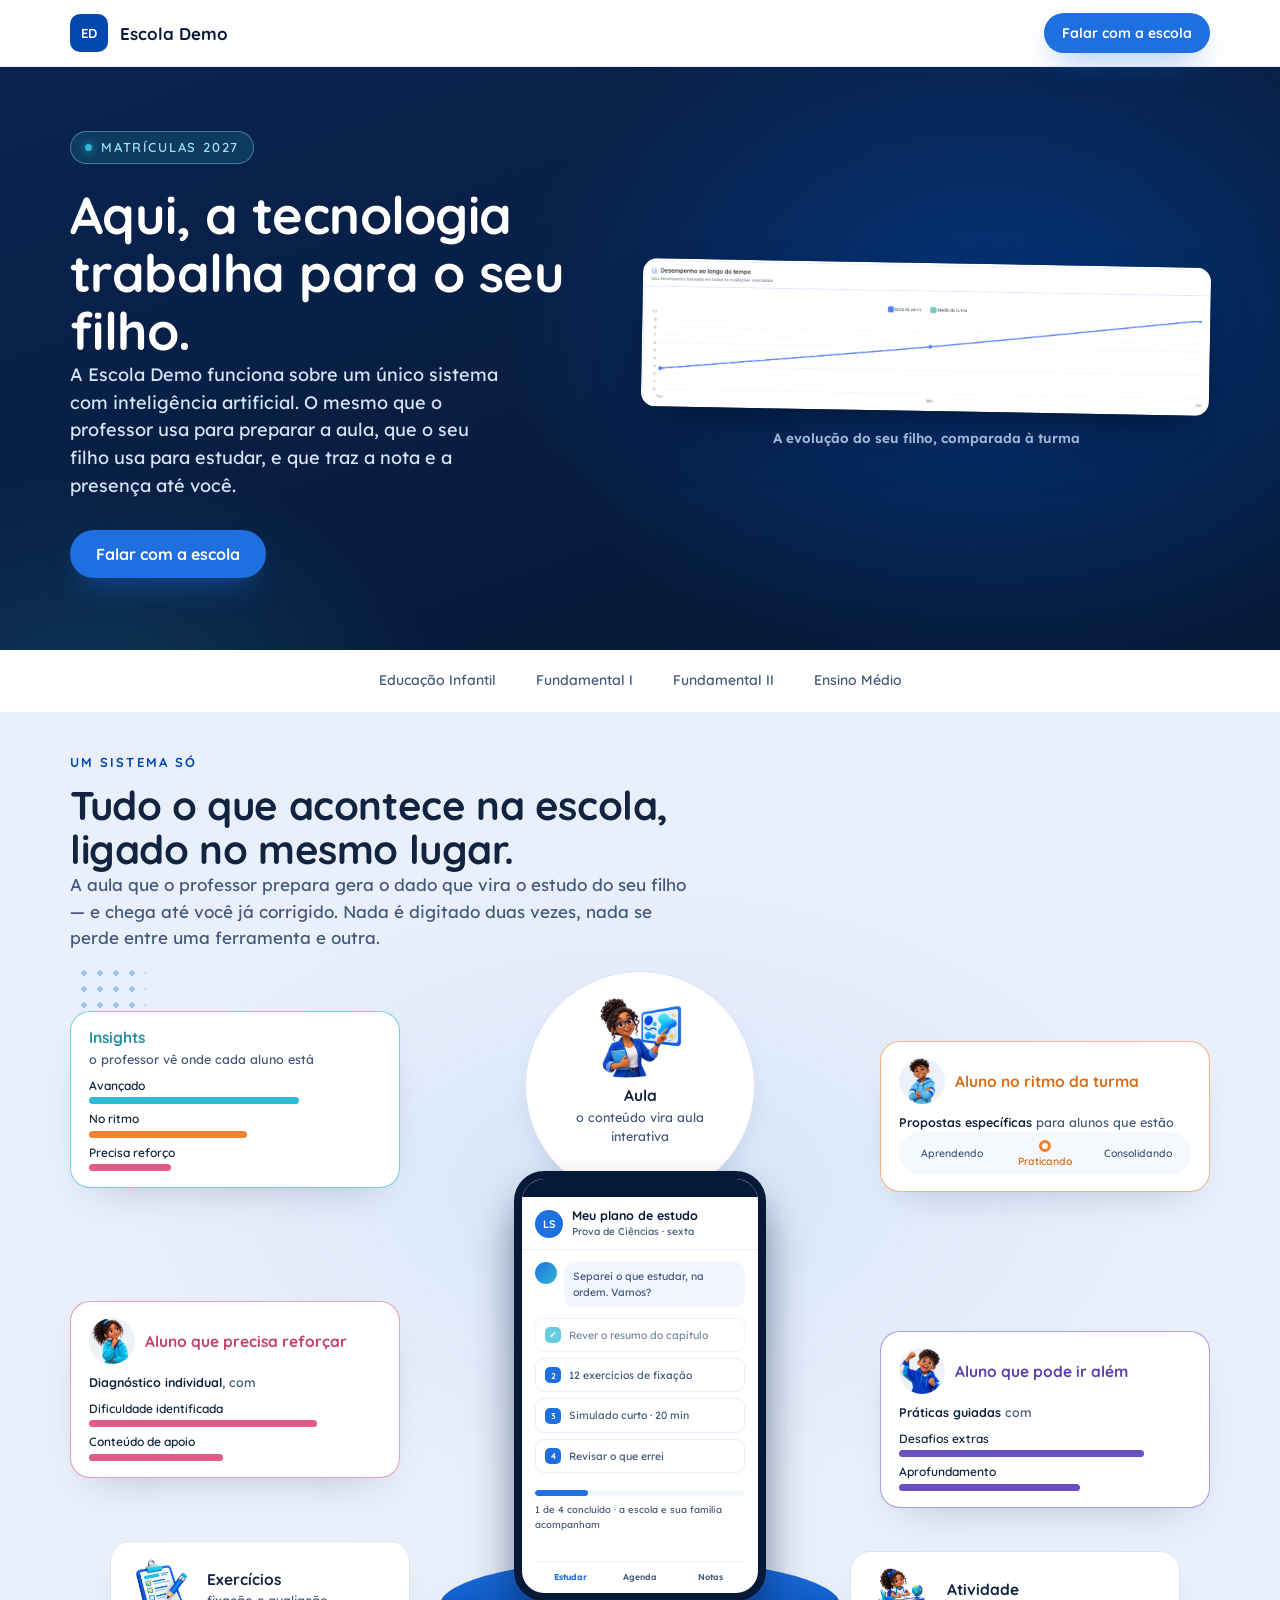
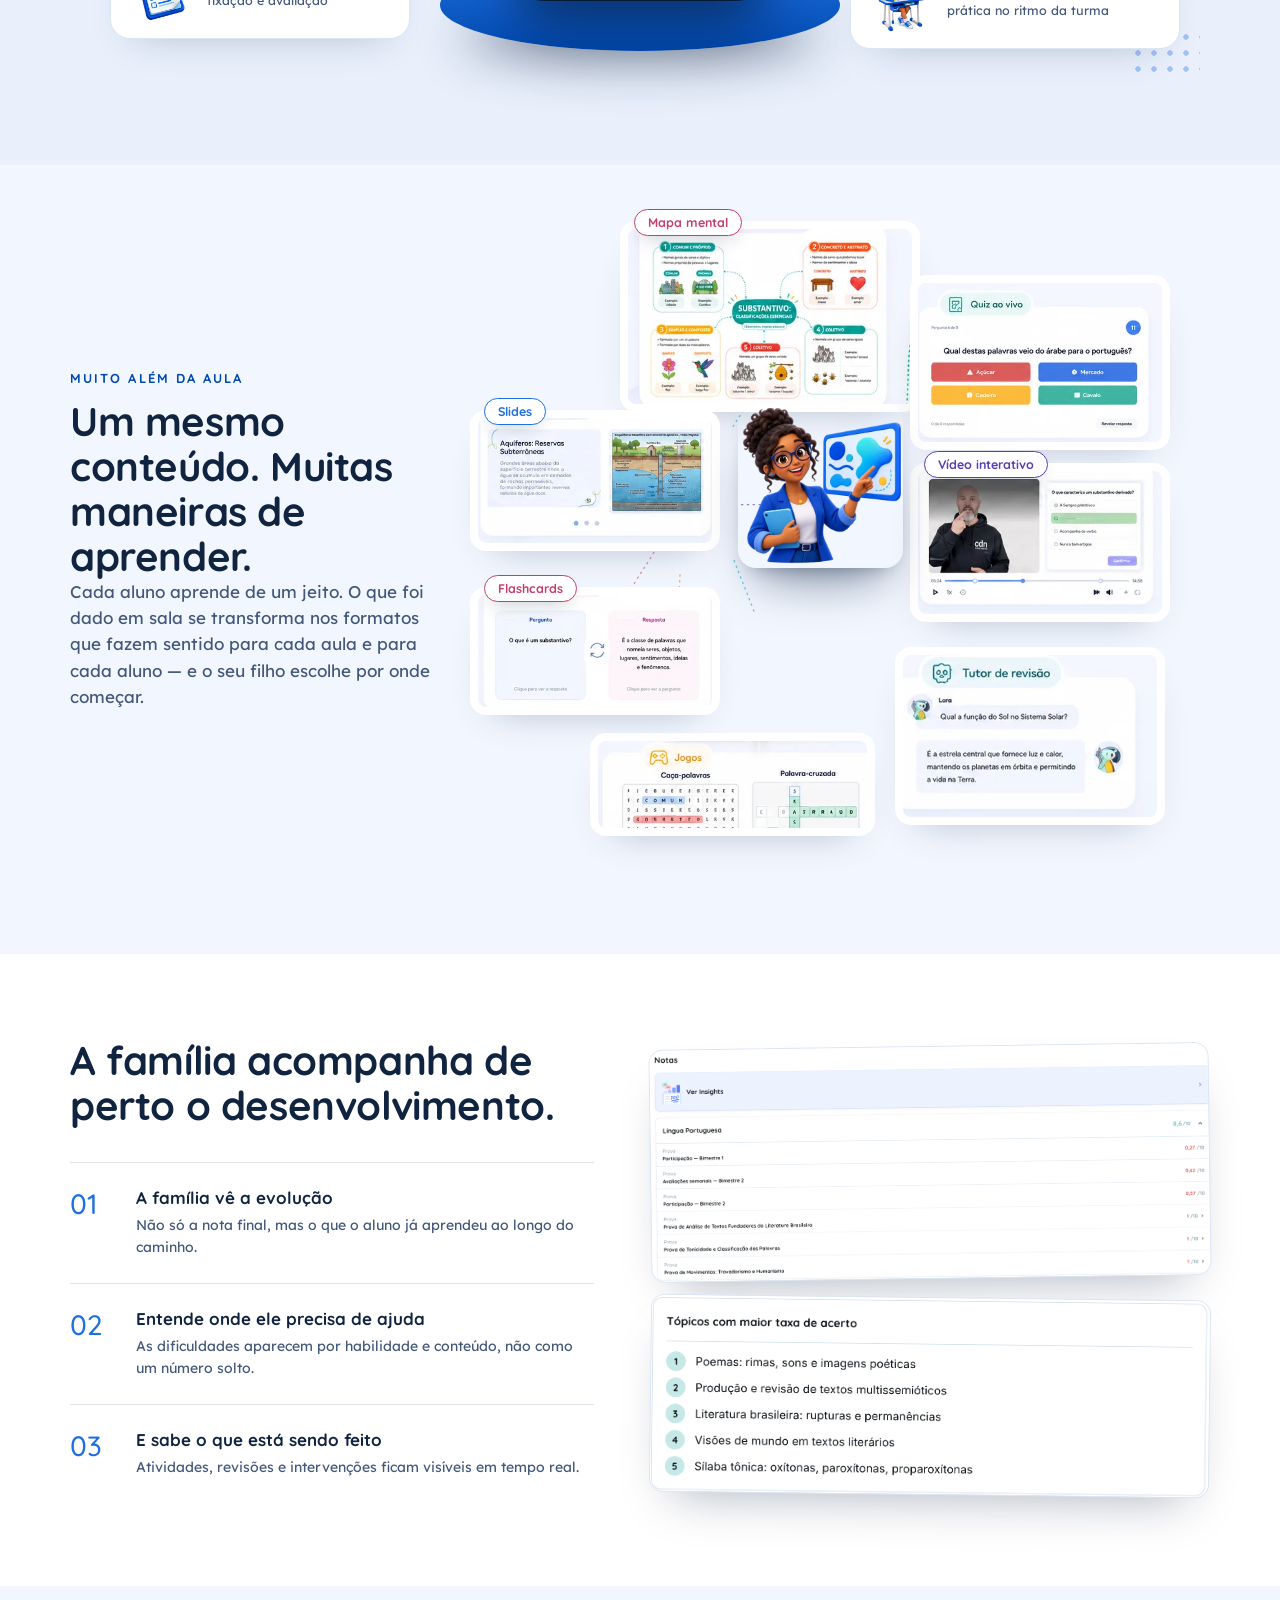
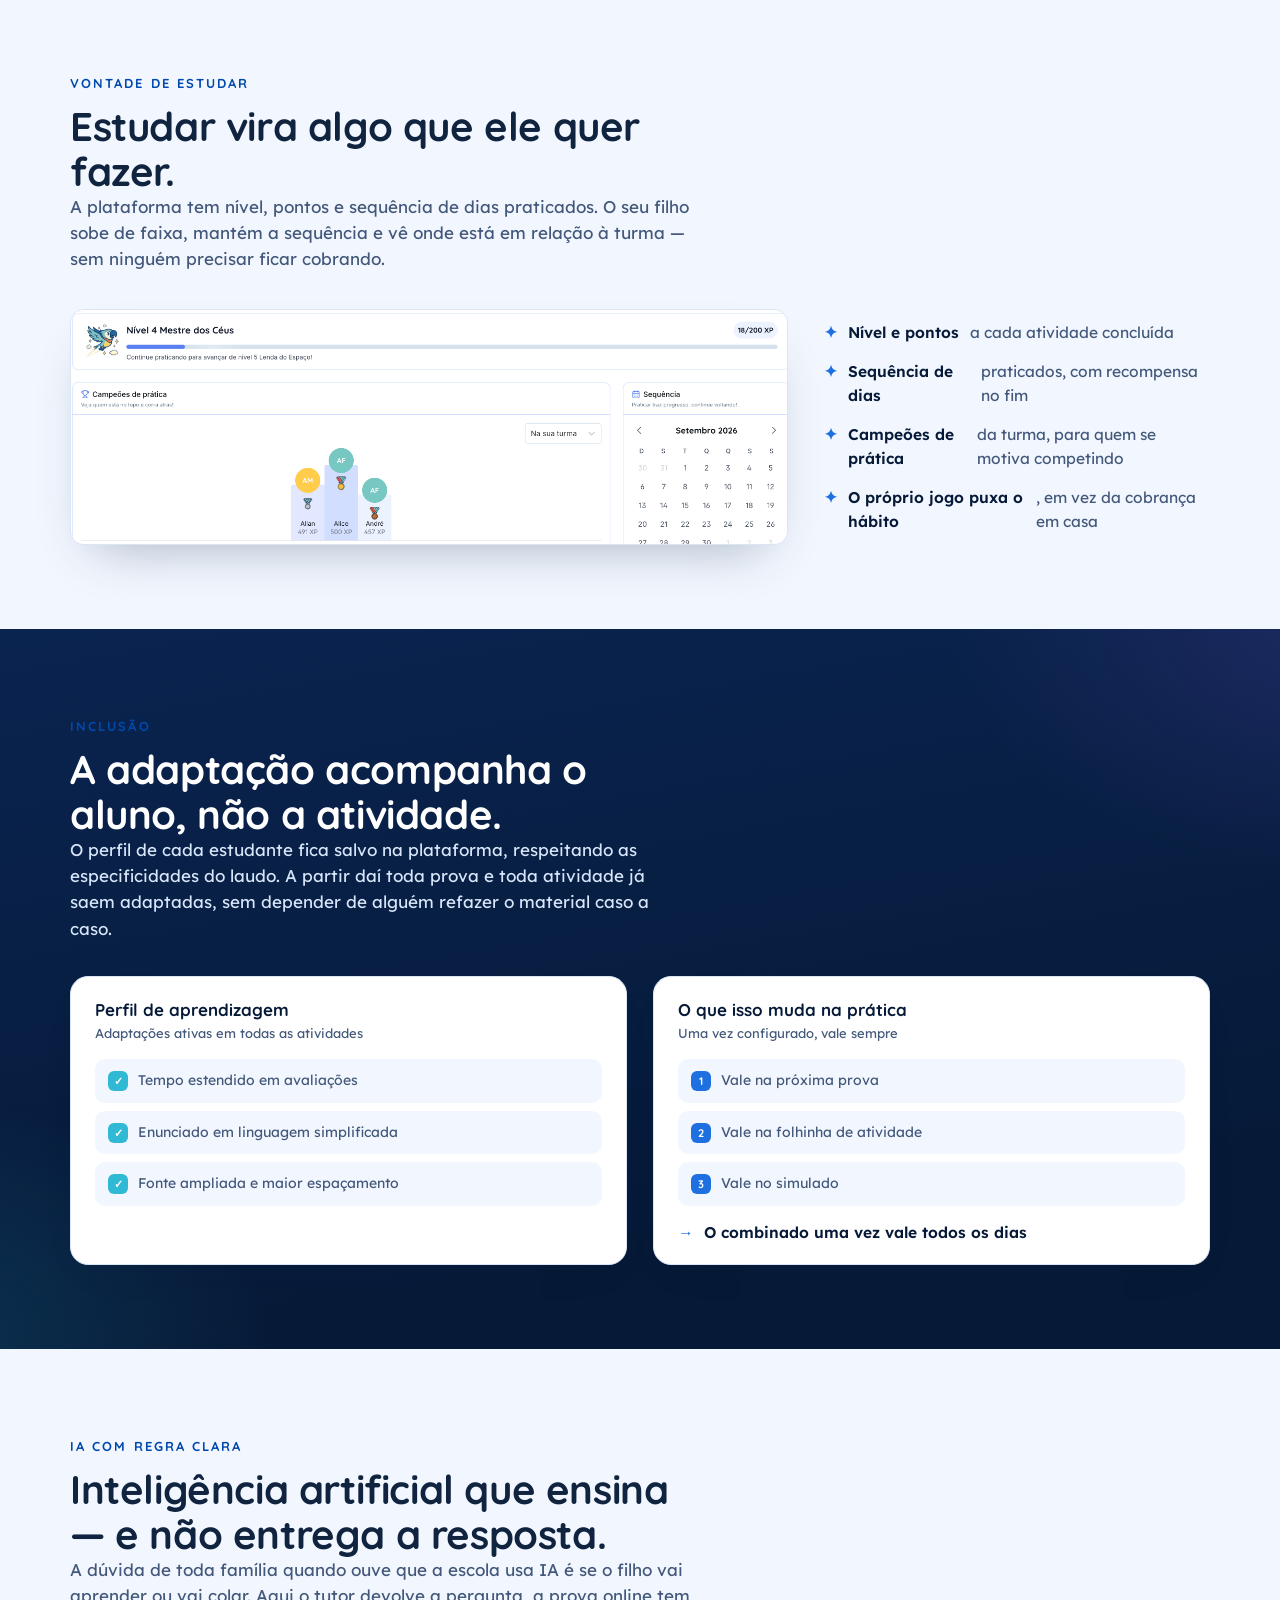
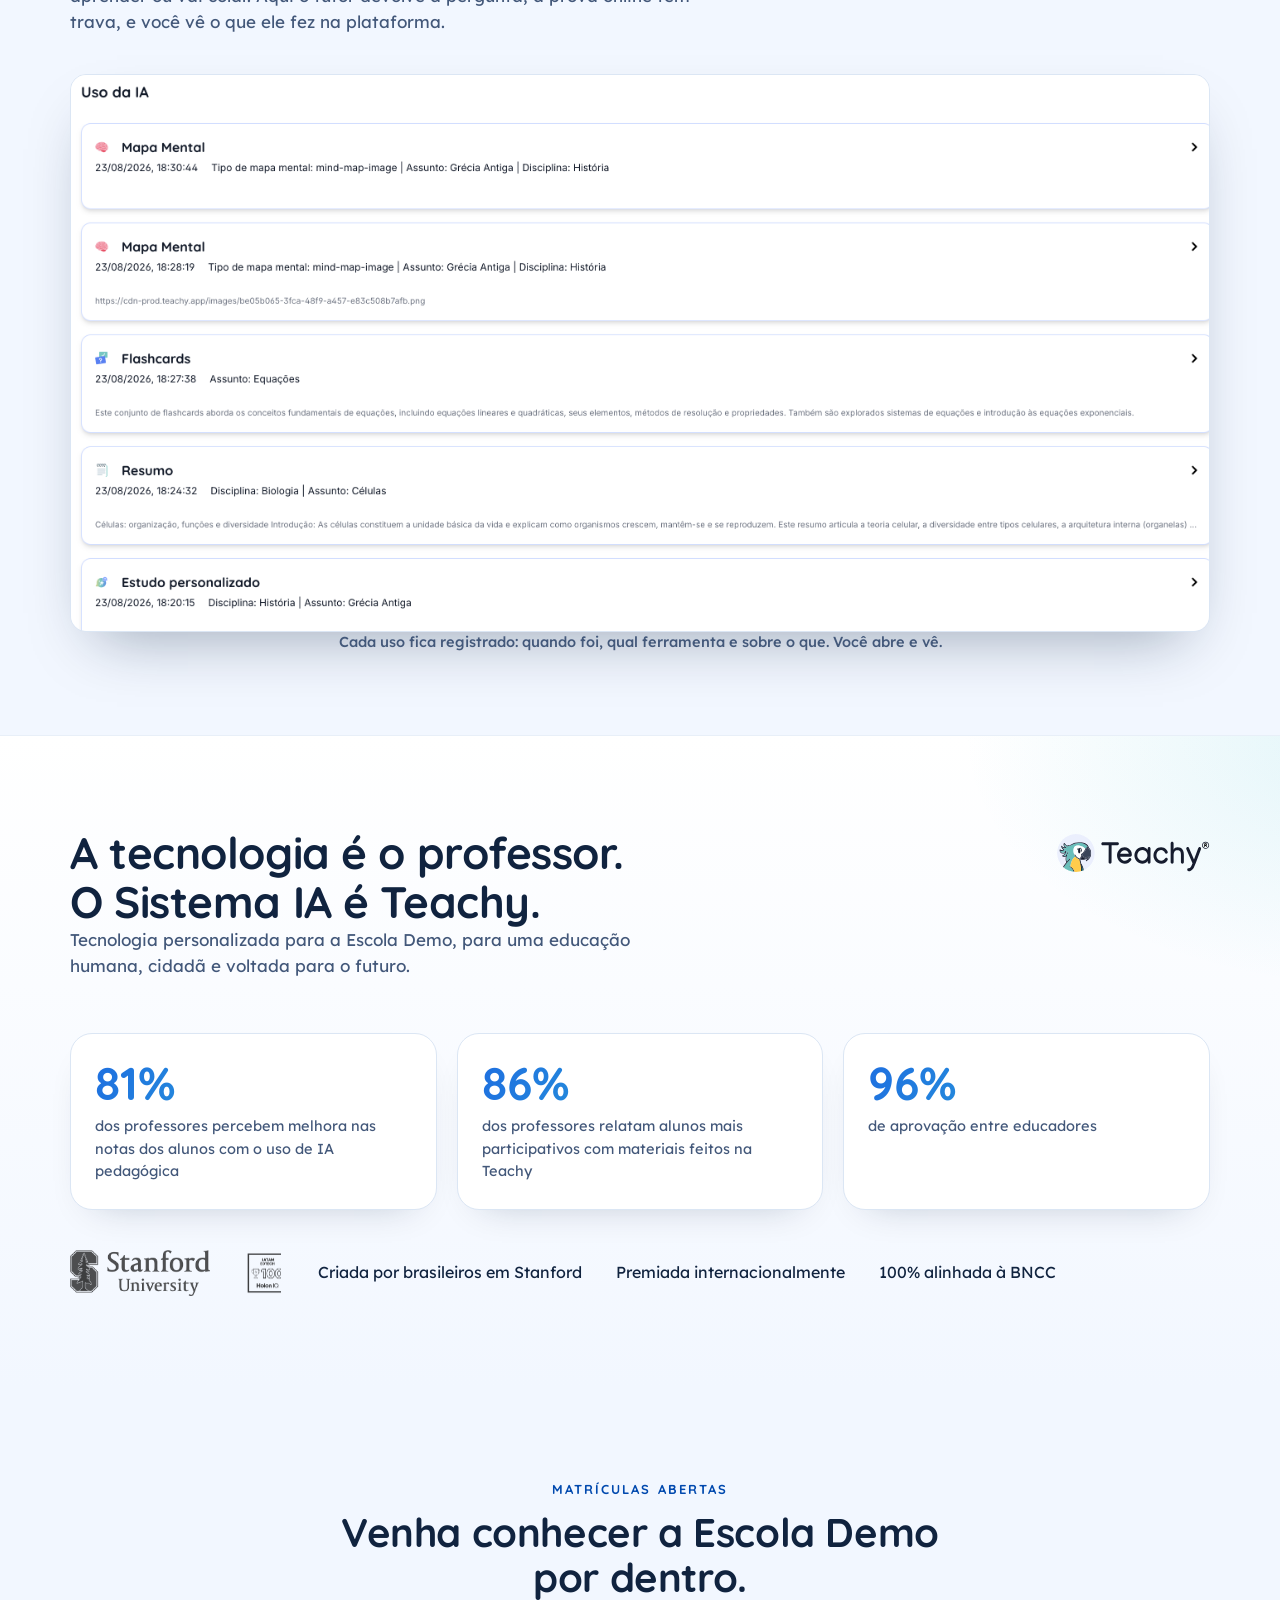
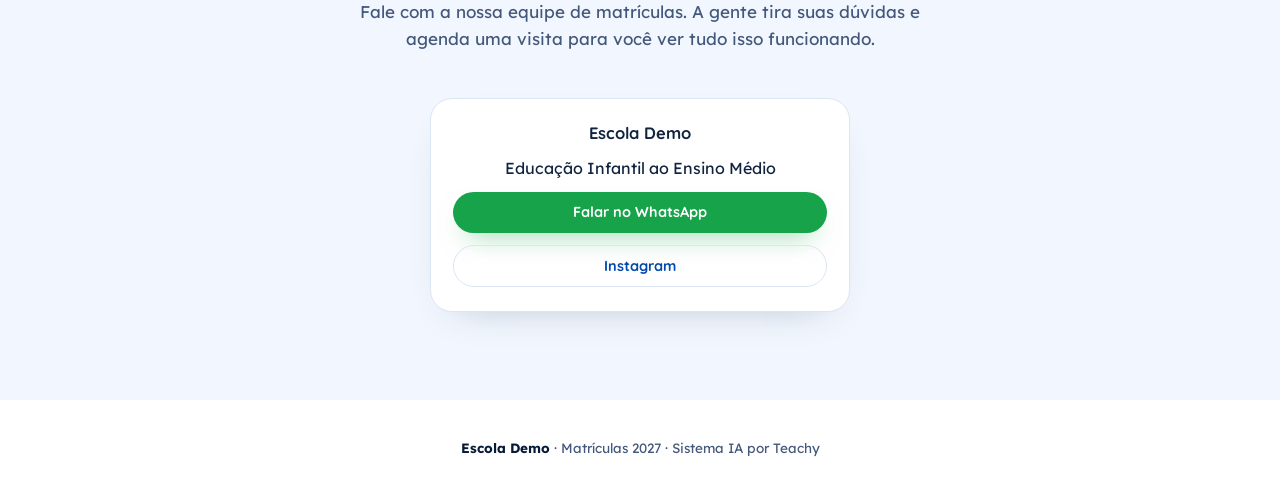
==== index.html @ 4c09726e "Telas reais da plataforma: insight de evolucao, uso da IA e gamificacao" ====
<!doctype html>
<html lang="pt-BR">
<head>
<meta charset="utf-8">
<meta name="viewport" content="width=device-width,initial-scale=1">
<title>Escola Demo · O Sistema IA da escola</title>
<link rel="preconnect" href="https://fonts.googleapis.com">
<link rel="preconnect" href="https://fonts.gstatic.com" crossorigin>
<link href="https://fonts.googleapis.com/css2?family=Quicksand:wght@500;600;700&family=Lexend:wght@300;400;500;600;700&display=swap" rel="stylesheet">
<link rel="stylesheet" href="lp-material.css">
<style>
/* ═══════════════════════════════════════════════════════════════
   Camada Enterprise — só o que não existe no template de material.
   Tudo o mais vem de lp-material.css, sem alteração.
   ═══════════════════════════════════════════════════════════════ */
body{margin:0}

/* barra de topo */
.ent-topo{position:sticky;top:0;z-index:70;background:rgba(255,255,255,.9);backdrop-filter:blur(18px);border-bottom:1px solid var(--lpm-borda-suave)}
.ent-topo__in{display:flex;align-items:center;gap:12px;padding:13px 0}
.ent-topo__marca{width:38px;height:38px;border-radius:10px;background:var(--lpm-principal);color:#fff;display:grid;place-items:center;font:700 13px var(--lpm-font-display)}
.ent-topo__nome{font:700 17px var(--lpm-font-display);color:var(--lpm-navy)}
.ent-topo .lpm-btn{margin-left:auto;height:40px;padding:0 18px;font-size:14px}

/* visual do hero: tela de produto flutuando */
.ent-hero-tela{position:relative;flex-direction:column;width:100%;margin:0}
.ent-hero-tela figcaption{margin:18px 0 0;font:600 13.5px var(--lpm-font-body);color:var(--lpm-texto-claro-2);text-align:center}
/* as duas telas de insights, empilhadas e levemente inclinadas */
.ent-telas{display:flex;flex-direction:column;gap:16px;width:100%}
.ent-telas img{width:100%;border-radius:14px;border:1px solid rgba(255,255,255,.14);background:#fff;box-shadow:0 30px 64px -26px rgba(3,12,28,.62),0 10px 24px -14px rgba(3,12,28,.45)}
.ent-telas img:first-child{transform:rotate(-1.2deg)}
.ent-telas img:last-child{transform:rotate(1deg)}
/* hero: coluna da direita mais larga, pra os insights ficarem legíveis */
@media(min-width:1024px){
 .lpm-hero__in{grid-template-columns:minmax(0,1fr) minmax(0,568px);gap:44px}
 .lpm-hero__conteudo{max-width:520px}
}
/* família: as telas de insight do responsável */
.ent-telas-familia{display:flex;flex-direction:column;gap:18px}
.ent-telas-familia img{width:100%;border-radius:14px;border:1px solid var(--lpm-borda);background:#fff;box-shadow:0 24px 50px -24px color-mix(in srgb,var(--lpm-navy) 35%,transparent)}
.ent-telas-familia img:first-child{transform:rotate(-.8deg)}
.ent-telas-familia img:last-child{transform:rotate(.7deg)}
/* tela em largura cheia */
.ent-tela-larga{margin-top:38px}
.ent-tela-larga img{width:100%;border-radius:16px;border:1px solid var(--lpm-borda);background:#fff;box-shadow:0 28px 60px -26px color-mix(in srgb,var(--lpm-navy) 38%,transparent)}
.ent-legenda{margin:16px 0 0;text-align:center;font:500 14.5px var(--lpm-font-body);color:var(--lpm-tinta-suave)}
/* gamificação */
.ent-gami{display:grid;gap:22px;margin-top:36px}
@media(min-width:1024px){.ent-gami{grid-template-columns:minmax(0,1.3fr) minmax(0,.7fr);align-items:center;gap:36px}}
.ent-gami img{width:100%;border-radius:14px;border:1px solid var(--lpm-borda);background:#fff;box-shadow:0 24px 50px -24px color-mix(in srgb,var(--lpm-navy) 32%,transparent)}
.ent-gami ul{margin:0;padding:0;list-style:none;display:flex;flex-direction:column;gap:15px}
.ent-gami li{display:flex;gap:11px;font:400 15.5px/1.55 var(--lpm-font-body);color:var(--lpm-tinta-suave)}
.ent-gami li:before{content:"\2726";color:var(--lpm-vivo);font-weight:700;flex:none}
.ent-gami li b{color:var(--lpm-navy);font-weight:600}

/* centro da órbita: o espaço do aluno num celular, apoiado no pedestal */
.lpm-arte__livro.ent-fone{width:min(252px,66vw);height:430px;display:flex;flex-direction:column;background:#fff;border:8px solid var(--lpm-navy);border-radius:30px;overflow:hidden;box-shadow:0 26px 50px -22px color-mix(in srgb,var(--lpm-navy) 55%,transparent);text-align:left}
.ent-fone__topo{height:18px;background:var(--lpm-navy)}
.ent-fone__cab{display:flex;align-items:center;gap:9px;padding:11px 13px 10px;border-bottom:1px solid var(--lpm-borda-suave)}
.ent-fone__av{width:28px;height:28px;border-radius:50%;background:var(--lpm-vivo);color:#fff;display:grid;place-items:center;font:700 11px var(--lpm-font-display);flex:none}
.ent-fone__cab b{display:block;font:700 12.5px var(--lpm-font-display);color:var(--lpm-navy);line-height:1.25}
.ent-fone__cab s{display:block;text-decoration:none;font-size:10px;color:var(--lpm-tinta-suave)}
.ent-fone__corpo{padding:12px 13px 0;flex:1;display:flex;flex-direction:column}
.ent-fone__lara{display:flex;gap:7px;align-items:flex-start;margin-bottom:11px}
.ent-fone__lara:before{content:"";width:22px;height:22px;border-radius:50%;background:linear-gradient(135deg,var(--lpm-vivo),var(--lpm-destaque));flex:none}
.ent-fone__bolha{font-size:10.5px;line-height:1.45;background:var(--lpm-gelo);border-radius:10px;padding:7px 9px;color:var(--lpm-tinta-suave)}
.ent-fone__item{display:flex;align-items:center;gap:8px;font-size:10.5px;color:var(--lpm-tinta-suave);border:1px solid var(--lpm-borda-suave);border-radius:9px;padding:8px 9px;margin-bottom:6px}
.ent-fone__item i{width:16px;height:16px;border-radius:5px;background:var(--lpm-vivo);color:#fff;display:grid;place-items:center;font:700 8.5px var(--lpm-font-display);font-style:normal;flex:none}
.ent-fone__item.feito{color:var(--lpm-tinta-suave);opacity:.72}
.ent-fone__item.feito i{background:var(--lpm-destaque)}
.ent-fone__barra{height:6px;border-radius:99px;background:var(--lpm-gelo);margin-top:11px;overflow:hidden}
.ent-fone__barra s{display:block;width:25%;height:100%;border-radius:99px;background:var(--lpm-vivo)}
.ent-fone__nota{font-size:9.5px;color:var(--lpm-tinta-suave);margin-top:6px}
.ent-fone__nav{margin-top:auto;display:flex;border-top:1px solid var(--lpm-borda-suave);padding:9px 0 11px}
.ent-fone__nav i{flex:1;text-align:center;font:600 8.5px var(--lpm-font-body);font-style:normal;color:var(--lpm-tinta-suave)}
.ent-fone__nav i.on{color:var(--lpm-vivo);font-weight:700}

/* centro do leque: a aula como origem dos formatos */
.lpm-f2--livro.ent-aula img{aspect-ratio:1;border-radius:18px;transform:none;width:min(190px,50vw)}

/* seções próprias do Enterprise */
.ent-duo{display:grid;gap:20px;margin-top:34px}
@media(min-width:900px){.ent-duo{grid-template-columns:1fr 1fr;gap:26px}}
.ent-card{background:#fff;border:1px solid var(--lpm-borda);border-radius:18px;padding:22px 24px;box-shadow:0 16px 40px -26px color-mix(in srgb,var(--lpm-navy) 30%,transparent)}
.ent-card__t{font:700 17px var(--lpm-font-display);color:var(--lpm-navy)}
.ent-card__s{font-size:13px;color:var(--lpm-tinta-suave);margin-top:3px}
.ent-passos{margin-top:16px;display:flex;flex-direction:column;gap:8px}
.ent-passo{display:flex;align-items:center;gap:10px;font-size:14px;color:var(--lpm-tinta-suave);background:var(--lpm-gelo);border-radius:10px;padding:11px 13px}
.ent-passo b{width:20px;height:20px;border-radius:6px;background:var(--lpm-vivo);color:#fff;display:grid;place-items:center;font:700 11px var(--lpm-font-display);flex:none}
.ent-passo.ok b{background:var(--lpm-destaque)}
.ent-alerta{margin-top:16px;display:flex;gap:11px;align-items:flex-start;background:color-mix(in srgb,var(--lpm-ritmo) 12%,#fff);border:1px solid color-mix(in srgb,var(--lpm-ritmo) 32%,#fff);border-radius:12px;padding:13px 15px}
.ent-alerta span{font-size:13px;line-height:1.55;color:var(--lpm-ritmo-escuro);font-weight:500}
.ent-tabela{width:100%;border-collapse:collapse;margin-top:14px;font-size:13.5px}
.ent-tabela th{text-align:left;font:600 10.5px var(--lpm-font-body);letter-spacing:.08em;text-transform:uppercase;color:var(--lpm-tinta-suave);padding:0 10px 9px 0;border-bottom:1px solid var(--lpm-borda)}
.ent-tabela td{padding:10px 10px 10px 0;border-bottom:1px solid var(--lpm-borda-suave);color:var(--lpm-tinta-suave)}
.ent-tabela td b{color:var(--lpm-navy);font-weight:600}
.ent-remate{margin-top:16px;font:600 15.5px var(--lpm-font-body);color:var(--lpm-navy);display:flex;gap:10px}
.ent-remate:before{content:"→";color:var(--lpm-vivo);font-weight:700}
.ent-rodape{padding:38px 0;text-align:center;font-size:13.5px;color:var(--lpm-tinta-suave)}
.ent-rodape b{color:var(--lpm-navy)}

/* CTA com uma única unidade: card centrado */
.lpm-matricula__grid[data-quantidade="1"] .lpm-unidade{align-items:center;text-align:center}
.lpm-matricula__grid[data-quantidade="1"] .lpm-unidade .lpm-btn{width:100%;justify-content:center}
</style>
</head>
<body>
<div class="lpm lpm--preview">

<div class="ent-topo"><div class="lpm-wrap ent-topo__in">
 <div class="ent-topo__marca">ED</div>
 <span class="ent-topo__nome">Escola Demo</span>
 <a class="lpm-btn lpm-btn--solido" href="#matricula">Falar com a escola</a>
</div></div>

<!-- ═══ HERO ═══ -->
<section class="lpm-hero">
 <div class="lpm-hero__brilho" aria-hidden="true"></div>
 <div class="lpm-wrap lpm-hero__in">
  <div class="lpm-hero__conteudo">
   <span class="lpm-eyebrow">Matrículas 2027</span>
   <h1 class="lpm-hero__title">Aqui, a tecnologia trabalha para o seu filho.</h1>
   <p class="lpm-hero__sub">A Escola Demo funciona sobre um único sistema com inteligência artificial. O mesmo que o professor usa para preparar a aula, que o seu filho usa para estudar, e que traz a nota e a presença até você.</p>
   <div class="lpm-hero__ctas">
    <a class="lpm-btn lpm-btn--solido" href="#matricula">Falar com a escola</a>
   </div>
  </div>
  <figure class="lpm-hero__capas ent-hero-tela">
   <div class="ent-telas">
    <img src="img/tela/insight-evolucao.png" alt="Desempenho do aluno ao longo do tempo comparado à média da turma" loading="eager">
   </div>
   <figcaption>A evolução do seu filho, comparada à turma</figcaption>
  </figure>
 </div>
</section>

<div class="lpm-logos"><div class="lpm-wrap lpm-logos__in">
 <span class="lpm-logos__pill"><span>Educação Infantil</span></span>
 <span class="lpm-logos__pill"><span>Fundamental I</span></span>
 <span class="lpm-logos__pill"><span>Fundamental II</span></span>
 <span class="lpm-logos__pill"><span>Ensino Médio</span></span>
</div></div>

<!-- ═══ ÓRBITA · o ciclo da aula ═══ -->
<section class="lpm-secao lpm-secao--justa lpm-secao--arte">
 <div class="lpm-wrap">
  <div class="lpm-reveal">
   <span class="lpm-kicker">Um sistema só</span>
   <h2>Tudo o que acontece na escola, ligado no mesmo lugar.</h2>
   <p class="lpm-secao__lead">A aula que o professor prepara gera o dado que vira o estudo do seu filho — e chega até você já corrigido. Nada é digitado duas vezes, nada se perde entre uma ferramenta e outra.</p>
  </div>

  <div class="lpm-arte lpm-reveal">
   <svg class="lpm-arte__fios" viewBox="0 0 700 700" aria-hidden="true">
    <path d="M 250 150 C 268 160 275 170 282 182" style="stroke:var(--lpm-reforco)"/>
    <path d="M 440 130 C 420 150 410 165 398 185" style="stroke:var(--lpm-destaque)"/>
    <path d="M 248 262 C 258 262 266 262 278 262" style="stroke:var(--lpm-vivo)"/>
    <path d="M 442 300 C 430 300 420 300 408 300" style="stroke:var(--lpm-alem)"/>
    <path d="M 250 420 C 262 400 270 390 280 372" style="stroke:var(--lpm-reforco)"/>
    <path d="M 432 462 C 420 430 412 412 400 380" style="stroke:var(--lpm-destaque)"/>
    <path d="M 300 560 C 310 520 315 500 320 400" style="stroke:var(--lpm-ritmo)"/>
   </svg>
   <div class="lpm-arte__dots lpm-arte__dots--tl" aria-hidden="true"></div>
   <div class="lpm-arte__dots lpm-arte__dots--br" aria-hidden="true"></div>

   <div class="lpm-arte__palco" aria-hidden="true"></div>

   <div class="lpm-arte__livro ent-fone" role="img" aria-label="O espaço do aluno na plataforma, com o plano de estudo montado pela Lara">
    <div class="ent-fone__topo"></div>
    <div class="ent-fone__cab">
     <span class="ent-fone__av">LS</span>
     <span><b>Meu plano de estudo</b><s>Prova de Ciências · sexta</s></span>
    </div>
    <div class="ent-fone__corpo">
     <div class="ent-fone__lara"><span class="ent-fone__bolha">Separei o que estudar, na ordem. Vamos?</span></div>
     <div class="ent-fone__item feito"><i>✓</i>Rever o resumo do capítulo</div>
     <div class="ent-fone__item"><i>2</i>12 exercícios de fixação</div>
     <div class="ent-fone__item"><i>3</i>Simulado curto · 20 min</div>
     <div class="ent-fone__item"><i>4</i>Revisar o que errei</div>
     <div class="ent-fone__barra"><s></s></div>
     <div class="ent-fone__nota">1 de 4 concluído · a escola e sua família acompanham</div>
     <div class="ent-fone__nav"><i class="on">Estudar</i><i>Agenda</i><i>Notas</i></div>
    </div>
   </div>

   <div class="lpm-arte__card lpm-arte__card--insights">
    <div class="lpm-arte__titulo lpm-arte__titulo--insights">Insights</div>
    <div class="lpm-arte__sub">o professor vê onde cada aluno está</div>
    <div class="lpm-arte__linhas">
     <div class="lpm-arte__aluno"><span>Avançado</span><i style="width:72%;background:var(--lpm-destaque)"></i></div>
     <div class="lpm-arte__aluno"><span>No ritmo</span><i style="width:54%;background:var(--lpm-ritmo)"></i></div>
     <div class="lpm-arte__aluno"><span>Precisa reforço</span><i style="width:28%;background:var(--lpm-reforco)"></i></div>
    </div>
    </div>

   <div class="lpm-arte__card lpm-arte__card--aula">
    <img src="img/ilustra/professora-aula.webp" alt="" loading="lazy">
    <div class="lpm-arte__titulo">Aula</div>
    <div class="lpm-arte__sub">o conteúdo vira aula interativa</div>
    </div>

   <div class="lpm-arte__card lpm-arte__card--ritmo">
    <div class="lpm-arte__cabeca">
     <img src="img/ilustra/aluno-ritmo.webp" alt="" loading="lazy">
     <div class="lpm-arte__titulo lpm-arte__titulo--ritmo">Aluno no ritmo da turma</div>
    </div>
    <p class="lpm-arte__proposta"><strong>Propostas específicas</strong> para alunos que estão</p>
    <div class="lpm-arte__stepper"><span>Aprendendo</span><span class="ativo">Praticando</span><span>Consolidando</span></div>
    </div>

   <div class="lpm-arte__card lpm-arte__card--reforco">
    <div class="lpm-arte__cabeca">
     <img src="img/ilustra/aluna-reforco.webp" alt="" loading="lazy">
     <div class="lpm-arte__titulo lpm-arte__titulo--reforco">Aluno que precisa reforçar</div>
    </div>
    <p class="lpm-arte__proposta"><strong>Diagnóstico individual</strong>, com</p>
    <div class="lpm-arte__linhas">
     <div class="lpm-arte__aluno"><span>Dificuldade identificada</span><i style="width:78%;background:var(--lpm-reforco)"></i></div>
     <div class="lpm-arte__aluno"><span>Conteúdo de apoio</span><i style="width:46%;background:var(--lpm-reforco)"></i></div>
    </div>
    </div>

   <div class="lpm-arte__card lpm-arte__card--alem">
    <div class="lpm-arte__cabeca">
     <img src="img/ilustra/aluno-alem.webp" alt="" loading="lazy">
     <div class="lpm-arte__titulo lpm-arte__titulo--alem">Aluno que pode ir além</div>
    </div>
    <p class="lpm-arte__proposta"><strong>Práticas guiadas</strong> com</p>
    <div class="lpm-arte__linhas">
     <div class="lpm-arte__aluno"><span>Desafios extras</span><i style="width:84%;background:var(--lpm-alem)"></i></div>
     <div class="lpm-arte__aluno"><span>Aprofundamento</span><i style="width:62%;background:var(--lpm-alem)"></i></div>
    </div>
    </div>

   <div class="lpm-arte__card lpm-arte__card--exercicios">
    <img src="img/ilustra/exercicios.webp" alt="" loading="lazy">
    <div><div class="lpm-arte__titulo">Exercícios</div>
    <div class="lpm-arte__sub">fixação e avaliação</div></div>
   </div>

   <div class="lpm-arte__card lpm-arte__card--atividade">
    <img src="img/ilustra/aluna-atividade.webp" alt="" loading="lazy">
    <div><div class="lpm-arte__titulo">Atividade</div>
    <div class="lpm-arte__sub">prática no ritmo da turma</div></div>
   </div>
  </div>
 </div>
</section>

<!-- ═══ LEQUE · formatos de estudo ═══ -->
<section class="lpm-secao lpm-secao--gelo lpm-secao--formatos">
 <div class="lpm-wrap lpm-formatos-col">
  <div class="lpm-reveal">
   <span class="lpm-kicker">Muito além da aula</span>
   <h2>Um mesmo conteúdo. Muitas maneiras de aprender.</h2>
   <p class="lpm-secao__lead">Cada aluno aprende de um jeito. O que foi dado em sala se transforma nos formatos que fazem sentido para cada aula e para cada aluno — e o seu filho escolhe por onde começar.</p>
  </div>

  <div class="lpm-formatos2 lpm-reveal" style="--d:0.1s">
   <svg class="lpm-formatos2__fios" viewBox="0 0 700 700" aria-hidden="true">
    <path d="M 250 150 C 268 160 275 170 282 182" style="stroke:var(--lpm-reforco)"/>
    <path d="M 440 130 C 420 150 410 165 398 185" style="stroke:var(--lpm-destaque)"/>
    <path d="M 248 262 C 258 262 266 262 278 262" style="stroke:var(--lpm-vivo)"/>
    <path d="M 442 300 C 430 300 420 300 408 300" style="stroke:var(--lpm-alem)"/>
    <path d="M 250 420 C 262 400 270 390 280 372" style="stroke:var(--lpm-reforco)"/>
    <path d="M 432 462 C 420 430 412 412 400 380" style="stroke:var(--lpm-destaque)"/>
    <path d="M 300 560 C 310 520 315 500 320 400" style="stroke:var(--lpm-ritmo)"/>
   </svg>

   <div class="lpm-f2 lpm-f2--livro ent-aula">
    <img src="img/ilustra/professora-aula.webp" alt="Professora em aula na Escola Demo" loading="lazy">
   </div>

   <div class="lpm-f2 lpm-f2--mapa">
    <span class="lpm-f2__chip lpm-f2__chip--reforco">Mapa mental</span>
    <img src="img/formatos/mapa-mental.webp" alt="Mapa mental de classificações do substantivo" loading="lazy">
   </div>
   <div class="lpm-f2 lpm-f2--quiz">
    <img src="img/formatos/quiz-vivo.webp" alt="Quiz ao vivo com pergunta e alternativas coloridas" loading="lazy">
   </div>
   <div class="lpm-f2 lpm-f2--video">
    <span class="lpm-f2__chip lpm-f2__chip--alem">Vídeo interativo</span>
    <img src="img/formatos/video-interativo.webp" alt="Vídeo interativo com quiz durante a aula" loading="lazy">
   </div>
   <div class="lpm-f2 lpm-f2--slides">
    <span class="lpm-f2__chip lpm-f2__chip--vivo">Slides</span>
    <img src="img/formatos/slides.webp" alt="Slides sobre aquíferos e reservas subterrâneas" loading="lazy">
   </div>
   <div class="lpm-f2 lpm-f2--flash">
    <span class="lpm-f2__chip lpm-f2__chip--reforco">Flashcards</span>
    <img src="img/formatos/flashcards.webp" alt="Flashcards de pergunta e resposta" loading="lazy">
   </div>
   <div class="lpm-f2 lpm-f2--jogos">
    <img src="img/formatos/jogos.webp" alt="Jogos de caça-palavras e palavra-cruzada" loading="lazy">
   </div>
   <div class="lpm-f2 lpm-f2--tutor">
    <img src="img/formatos/tutor.webp" alt="Tutor de revisão em formato de chat com a Lara" loading="lazy">
   </div>
  </div>
 </div>
</section>

<!-- ═══ FAMÍLIA ═══ -->
<section class="lpm-secao">
 <div class="lpm-wrap lpm-familia2">
  <div>
   <div class="lpm-reveal">
    <h2>A família acompanha de perto o desenvolvimento.</h2>
   </div>
   <div class="lpm-familia__lista lpm-reveal" style="--d:0.1s">
    <div class="lpm-familia__item">
    <span class="lpm-familia__num">01</span>
    <div><strong>A família vê a evolução</strong><p>Não só a nota final, mas o que o aluno já aprendeu ao longo do caminho.</p></div>
    </div>
    <div class="lpm-familia__item">
    <span class="lpm-familia__num">02</span>
    <div><strong>Entende onde ele precisa de ajuda</strong><p>As dificuldades aparecem por habilidade e conteúdo, não como um número solto.</p></div>
    </div>
    <div class="lpm-familia__item">
    <span class="lpm-familia__num">03</span>
    <div><strong>E sabe o que está sendo feito</strong><p>Atividades, revisões e intervenções ficam visíveis em tempo real.</p></div>
    </div>
   </div>
  </div>
  <div class="ent-telas-familia lpm-reveal" style="--d:0.2s">
   <img src="img/tela/notas-responsavel.png" alt="Notas por matéria e por prova, com entrada para os insights" loading="lazy">
   <img src="img/tela/insight-topicos.png" alt="Tópicos com maior taxa de acerto do aluno" loading="lazy">
  </div>
 </div>
</section>

<!-- ═══ GAMIFICAÇÃO ═══ -->
<section class="lpm-secao lpm-secao--gelo">
 <div class="lpm-wrap">
  <div class="lpm-reveal">
   <span class="lpm-kicker">Vontade de estudar</span>
   <h2>Estudar vira algo que ele quer fazer.</h2>
   <p class="lpm-secao__lead">A plataforma tem nível, pontos e sequência de dias praticados. O seu filho sobe de faixa, mantém a sequência e vê onde está em relação à turma — sem ninguém precisar ficar cobrando.</p>
  </div>
  <div class="ent-gami lpm-reveal" style="--d:0.1s">
   <img src="img/tela/gamificacao.png" alt="Nível do aluno, pontos de experiência e ranking de prática da turma" loading="lazy">
   <ul>
    <li><b>Nível e pontos</b> a cada atividade concluída</li>
    <li><b>Sequência de dias</b> praticados, com recompensa no fim</li>
    <li><b>Campeões de prática</b> da turma, para quem se motiva competindo</li>
    <li><b>O próprio jogo puxa o hábito</b>, em vez da cobrança em casa</li>
   </ul>
  </div>
 </div>
</section>

<!-- ═══ INCLUSÃO (escuro) ═══ -->
<section class="lpm-secao lpm-pessoal">
 <div class="lpm-wrap">
  <div class="lpm-reveal">
   <span class="lpm-kicker">Inclusão</span>
   <h2>A adaptação acompanha o aluno, não a atividade.</h2>
   <p class="lpm-secao__lead">O perfil de cada estudante fica salvo na plataforma, respeitando as especificidades do laudo. A partir daí toda prova e toda atividade já saem adaptadas, sem depender de alguém refazer o material caso a caso.</p>
  </div>
  <div class="ent-duo lpm-reveal" style="--d:0.1s">
   <div class="ent-card">
    <div class="ent-card__t">Perfil de aprendizagem</div>
    <div class="ent-card__s">Adaptações ativas em todas as atividades</div>
    <div class="ent-passos">
    <div class="ent-passo ok"><b>✓</b>Tempo estendido em avaliações</div>
    <div class="ent-passo ok"><b>✓</b>Enunciado em linguagem simplificada</div>
    <div class="ent-passo ok"><b>✓</b>Fonte ampliada e maior espaçamento</div>
    </div>
   </div>
   <div class="ent-card">
    <div class="ent-card__t">O que isso muda na prática</div>
    <div class="ent-card__s">Uma vez configurado, vale sempre</div>
    <div class="ent-passos">
    <div class="ent-passo"><b>1</b>Vale na próxima prova</div>
    <div class="ent-passo"><b>2</b>Vale na folhinha de atividade</div>
    <div class="ent-passo"><b>3</b>Vale no simulado</div>
    </div>
    <div class="ent-remate">O combinado uma vez vale todos os dias</div>
   </div>
  </div>
 </div>
</section>

<!-- ═══ IA COM SEGURANÇA ═══ -->
<section class="lpm-secao lpm-secao--gelo">
 <div class="lpm-wrap">
  <div class="lpm-reveal">
   <span class="lpm-kicker">IA com regra clara</span>
   <h2>Inteligência artificial que ensina — e não entrega a resposta.</h2>
   <p class="lpm-secao__lead">A dúvida de toda família quando ouve que a escola usa IA é se o filho vai aprender ou vai colar. Aqui o tutor devolve a pergunta, a prova online tem trava, e você vê o que ele fez na plataforma.</p>
  </div>
  <div class="ent-tela-larga lpm-reveal" style="--d:0.1s">
   <img src="img/tela/uso-da-ia.png" alt="Histórico de uso da IA pelo aluno, com data, ferramenta e assunto" loading="lazy">
   <p class="ent-legenda">Cada uso fica registrado: quando foi, qual ferramenta e sobre o que. Você abre e vê.</p>
  </div>
 </div>
</section>

<!-- ═══ TEACHY ═══ -->
<section class="lpm-teachy">
 <div class="lpm-wrap">
  <img class="lpm-teachy__logo" src="img/logos/logo-preto-v2.svg" alt="Teachy" loading="lazy">
  <div class="lpm-reveal">
   <h2>A tecnologia é o professor. O Sistema IA é Teachy.</h2>
   <p class="lpm-secao__lead">Tecnologia personalizada para a Escola Demo, para uma educação humana, cidadã e voltada para o futuro.</p>
  </div>
  <div class="lpm-teachy__grid lpm-reveal" style="--d:0.1s">
   <div class="lpm-stat"><strong>81%</strong><span>dos professores percebem melhora nas notas dos alunos com o uso de IA pedagógica</span></div>
   <div class="lpm-stat"><strong>86%</strong><span>dos professores relatam alunos mais participativos com materiais feitos na Teachy</span></div>
   <div class="lpm-stat"><strong>96%</strong><span>de aprovação entre educadores</span></div>
  </div>
  <div class="lpm-teachy__provas lpm-reveal" style="--d:0.2s">
   <img src="img/selos/stanford.webp" alt="Stanford University" height="42" loading="lazy">
   <img src="img/selos/holoniq.webp" alt="LATAM EdTech 100 · HolonIQ" height="52" loading="lazy">
   <span>Criada por brasileiros em Stanford</span>
   <span>Premiada internacionalmente</span>
   <span>100% alinhada à BNCC</span>
  </div>
 </div>
</section>

<!-- ═══ MATRÍCULA ═══ -->
<section class="lpm-matricula" id="matricula">
 <div class="lpm-wrap">
  <div class="lpm-reveal lpm-centro">
   <span class="lpm-kicker">Matrículas abertas</span>
   <h2>Venha conhecer a Escola Demo por dentro.</h2>
   <p class="lpm-secao__lead">Fale com a nossa equipe de matrículas. A gente tira suas dúvidas e agenda uma visita para você ver tudo isso funcionando.</p>
  </div>
  <div class="lpm-matricula__grid lpm-reveal" data-quantidade="1" style="--d:0.1s">
   <div class="lpm-unidade">
    <strong>Escola Demo</strong>
    <span>Educação Infantil ao Ensino Médio</span>
    <a class="lpm-btn lpm-btn--zap" href="https://wa.me/5511999999999" target="_blank" rel="noopener">Falar no WhatsApp</a>
    <a class="lpm-btn lpm-btn--insta" href="https://instagram.com/" target="_blank" rel="noopener">Instagram</a>
   </div>
  </div>
 </div>
</section>

<div class="ent-rodape"><div class="lpm-wrap">
 <b>Escola Demo</b> · Matrículas 2027 · Sistema IA por Teachy
</div></div>

</div>
<script>
(function(){
 var alvos = document.querySelectorAll('.lpm-reveal');
 // failsafe: nada de conteudo invisivel se o observer nao disparar
 setTimeout(function(){
  for(var j=0;j<alvos.length;j++) alvos[j].classList.add('is-in');
 },1200);
 if(!('IntersectionObserver' in window)){
  for(var i=0;i<alvos.length;i++) alvos[i].classList.add('is-in');
  return;
 }
 var io = new IntersectionObserver(function(entradas){
  entradas.forEach(function(e){
   if(e.isIntersecting){ e.target.classList.add('is-in'); io.unobserve(e.target); }
  });
 },{rootMargin:'0px 0px -12% 0px',threshold:0.06});
 alvos.forEach(function(el){ io.observe(el); });
})();
</script>
</body>
</html>
---- lp-material.css ----
/* ═══════════════════════════════════════════════════════════════════════
   Template de LP de material didático (src/components/lpMaterial).
   Derivado da LP da Rede Acqua+ (rede-acqua.css, prefixo ra-), com a
   paleta inteira vinda de variáveis calculadas por derivarPaleta().
   Prefixo de classe: lpm-
   As variáveis --lpm-* são definidas inline na raiz .lpm pelo componente;
   os valores abaixo são só o fallback (paleta da Acqua).
   ═══════════════════════════════════════════════════════════════════════ */

.lpm {
	--lpm-principal: #0149ae;
	--lpm-vivo: #1e6fe0;
	--lpm-navy: #061a38;
	--lpm-navy2: #0a2450;
	--lpm-gelo: #f2f7ff;
	--lpm-gelo2: #e9f0fc;
	--lpm-destaque: #2fb9d4;
	--lpm-destaque-claro: #9fe1f0;
	--lpm-reforco: #e05c86;
	--lpm-ritmo: #ef8232;
	--lpm-alem: #6a4fc0;
	--lpm-reforco-escuro: #c73e6c;
	--lpm-ritmo-escuro: #d96c14;
	--lpm-alem-escuro: #5a3fb0;

	/* neutros */
	--lpm-branco: #ffffff;
	--lpm-tinta: #10233f;
	--lpm-tinta-suave: #43587a;

	/* derivados de uso frequente */
	--lpm-borda: color-mix(in srgb, var(--lpm-principal) 14%, #fff);
	--lpm-borda-suave: color-mix(in srgb, var(--lpm-principal) 9%, #fff);
	--lpm-sombra-cor: color-mix(in srgb, var(--lpm-navy) 35%, transparent);
	--lpm-texto-claro: color-mix(in srgb, #fff 82%, var(--lpm-vivo));
	--lpm-texto-claro-2: color-mix(in srgb, #fff 70%, var(--lpm-vivo));

	--lpm-radius: 22px;
	--lpm-shadow: 0 24px 60px -28px var(--lpm-sombra-cor);
	--lpm-font-display: "Quicksand", "Lexend", sans-serif;
	--lpm-font-body: "Lexend", "Quicksand", sans-serif;

	font-family: var(--lpm-font-body);
	color: var(--lpm-tinta);
	background: var(--lpm-branco);
	overflow-x: clip;
	line-height: 1.55;
	-webkit-font-smoothing: antialiased;
}

.lpm *,
.lpm *::before,
.lpm *::after {
	box-sizing: border-box;
}

.lpm h1,
.lpm h2,
.lpm h3 {
	font-family: var(--lpm-font-display);
	line-height: 1.12;
	margin: 0;
	letter-spacing: -0.01em;
}

.lpm p {
	margin: 0;
}

.lpm img {
	max-width: 100%;
	display: block;
}

.lpm-wrap {
	width: min(1140px, calc(100% - 40px));
	margin-inline: auto;
}

/* ── Revelação no scroll ─────────────────────────────────────────────── */
.lpm-reveal {
	opacity: 0;
	transform: translateY(26px);
	transition:
		opacity 0.7s cubic-bezier(0.2, 0.7, 0.2, 1),
		transform 0.7s cubic-bezier(0.2, 0.7, 0.2, 1);
	transition-delay: var(--d, 0s);
}

.lpm-reveal.is-in {
	opacity: 1;
	transform: none;
}

/* no preview do editor tudo aparece de uma vez */
.lpm--preview .lpm-reveal {
	opacity: 1;
	transform: none;
	transition: none;
}

/* ═══ Header · barra sólida na cor principal ══════════════════════════ */
.lpm-header {
	position: relative;
	z-index: 20;
	background: var(--lpm-principal);
	padding: 12px 0;
}

.lpm-header__in {
	display: flex;
	align-items: center;
	justify-content: space-between;
	gap: 16px;
}

.lpm-header__brand {
	display: flex;
	align-items: center;
	gap: 12px;
}

.lpm-header__brand img {
	height: 42px;
	width: auto;
	border-radius: 10px;
	border: 2px solid rgba(255, 255, 255, 0.55);
	box-shadow: 0 6px 18px rgba(0, 0, 0, 0.25);
}

.lpm-header__brand strong {
	font-family: var(--lpm-font-display);
	color: #fff;
	font-size: 17px;
	letter-spacing: 0.01em;
}

/* ═══ Hero · duas colunas: texto + capa(s) do material ════════════════ */
.lpm-hero {
	position: relative;
	color: #fff;
	padding: 64px 0 72px;
	overflow: hidden;
	background: linear-gradient(160deg, var(--lpm-navy2), var(--lpm-navy) 82%);
}

.lpm-hero__brilho {
	position: absolute;
	inset: 0;
	pointer-events: none;
	background:
		radial-gradient(
			720px 520px at 78% 45%,
			color-mix(in srgb, var(--lpm-principal) 55%, transparent),
			transparent 68%
		),
		radial-gradient(
			520px 380px at 8% 110%,
			color-mix(in srgb, var(--lpm-destaque) 16%, transparent),
			transparent 65%
		);
}

.lpm-hero__in {
	position: relative;
	display: grid;
	grid-template-columns: minmax(0, 1fr) minmax(0, 440px);
	gap: 56px;
	align-items: center;
}

.lpm-hero__conteudo {
	position: relative;
	max-width: 560px;
}

.lpm-hero__capas {
	display: flex;
	justify-content: center;
	align-items: center;
	min-width: 0;
}

.lpm-eyebrow {
	display: inline-flex;
	align-items: center;
	gap: 9px;
	font: 600 13px / 1 var(--lpm-font-display);
	letter-spacing: 0.14em;
	text-transform: uppercase;
	color: var(--lpm-destaque-claro);
	background: color-mix(in srgb, var(--lpm-destaque) 16%, transparent);
	border: 1px solid
		color-mix(in srgb, var(--lpm-destaque-claro) 40%, transparent);
	padding: 9px 14px;
	border-radius: 999px;
	margin-bottom: 22px;
}

.lpm-eyebrow::before {
	content: "";
	width: 7px;
	height: 7px;
	border-radius: 50%;
	background: var(--lpm-destaque);
	box-shadow: 0 0 10px var(--lpm-destaque);
}

.lpm-hero__title {
	font-size: clamp(34px, 4.6vw, 52px);
	font-weight: 700;
}

/* palavra rotativa: N palavras, giro por JS com transição CSS */
.lpm-hero__word {
	display: inline-grid;
	overflow: hidden;
	height: 1.16em;
	vertical-align: bottom;
	text-align: left;
}

.lpm-hero__word-item {
	grid-area: 1 / 1;
	color: color-mix(in srgb, var(--lpm-destaque) 62%, #fff);
	opacity: 0;
	transform: translateY(105%);
	transition: none;
}

.lpm-hero__word-item.is-ativa {
	opacity: 1;
	transform: translateY(0);
	transition:
		opacity 0.55s cubic-bezier(0.2, 0.7, 0.2, 1),
		transform 0.55s cubic-bezier(0.2, 0.7, 0.2, 1);
}

.lpm-hero__word-item.is-saindo {
	opacity: 0;
	transform: translateY(-105%);
	transition:
		opacity 0.3s cubic-bezier(0.4, 0, 0.8, 0.4),
		transform 0.4s cubic-bezier(0.4, 0, 0.8, 0.4);
}

.lpm-hero__sub {
	margin-top: 18px;
	font-size: 18px;
	color: var(--lpm-texto-claro);
	max-width: 40ch;
}

.lpm-hero__ctas {
	display: flex;
	flex-wrap: wrap;
	gap: 14px;
	margin-top: 30px;
}

.lpm-btn {
	display: inline-flex;
	align-items: center;
	justify-content: center;
	gap: 10px;
	font: 700 16px / 1 var(--lpm-font-display);
	padding: 16px 26px;
	border-radius: 999px;
	text-decoration: none;
	transition:
		transform 0.25s,
		box-shadow 0.25s,
		background 0.25s;
}

.lpm-btn--solido {
	background: var(--lpm-vivo);
	color: #fff;
	box-shadow: 0 14px 32px -12px
		color-mix(in srgb, var(--lpm-vivo) 65%, transparent);
}

.lpm-btn--solido:hover {
	background: var(--lpm-principal);
	transform: translateY(-2px);
	box-shadow: 0 20px 40px -12px
		color-mix(in srgb, var(--lpm-vivo) 80%, transparent);
}

/* ── Capas A4 no hero ─────────────────────────────────────────────────── */
.lpm-capas {
	position: relative;
	width: min(380px, 100%);
	aspect-ratio: 210 / 297;
	perspective: 1600px;
}

.lpm-capa {
	position: absolute;
	inset: 0;
	border-radius: 6px;
	overflow: hidden;
	background: #fff;
	box-shadow:
		0 50px 70px -30px rgba(0, 0, 0, 0.65),
		0 18px 30px -18px rgba(0, 0, 0, 0.45);
	transform-style: preserve-3d;
	backface-visibility: hidden;
}

.lpm-capa img {
	width: 100%;
	height: 100%;
	object-fit: cover;
}

/* lombada: borda esquerda escura em gradiente */
.lpm-capa::before {
	content: "";
	position: absolute;
	inset: 0 auto 0 0;
	width: 6px;
	z-index: 2;
	background: linear-gradient(
		90deg,
		rgba(0, 0, 0, 0.5),
		rgba(0, 0, 0, 0.22) 55%,
		rgba(255, 255, 255, 0.12) 100%
	);
	pointer-events: none;
}

/* brilho da face enquanto a capa abre */
.lpm-capa::after {
	content: "";
	position: absolute;
	inset: 0;
	z-index: 3;
	background: linear-gradient(
		100deg,
		rgba(255, 255, 255, 0) 30%,
		rgba(255, 255, 255, 0.55) 70%,
		rgba(255, 255, 255, 0.15) 100%
	);
	opacity: 0;
	transition: opacity 0.45s;
	pointer-events: none;
}

/* 1 capa: leve inclinação 3D que endireita no hover */
.lpm-capas--unica .lpm-capa {
	transform: rotateY(-10deg) rotateX(4deg);
	transition: transform 0.6s cubic-bezier(0.2, 0.7, 0.2, 1);
}

.lpm-capas--unica:hover .lpm-capa {
	transform: rotateY(0) rotateX(0);
}

/* pilha: as de trás levemente deslocadas e rotacionadas */
.lpm-capas--pilha .lpm-capa {
	transform-origin: left center;
	transform: translate(calc(var(--p, 0) * 12px), calc(var(--p, 0) * -9px))
		rotate(calc(var(--p, 0) * 2.2deg));
	transition:
		transform 0.5s cubic-bezier(0.2, 0.7, 0.2, 1),
		opacity 0.4s;
}

.lpm-capas--pilha .lpm-capa--frente.is-abrindo {
	transform: perspective(1600px) rotateY(-110deg);
	transition:
		transform 0.95s cubic-bezier(0.55, 0.05, 0.35, 1),
		opacity 0.3s 0.6s;
	opacity: 0;
}

.lpm-capas--pilha .lpm-capa--frente.is-abrindo::after {
	opacity: 1;
}

/* movimento reduzido: crossfade em vez de folhear */
.lpm-capas--fade .lpm-capa--frente.is-abrindo {
	transform: none;
	opacity: 0;
	transition: opacity 0.8s ease;
}

.lpm-capas--fade .lpm-capa--frente.is-abrindo::after {
	opacity: 0;
}

/* sem capa ainda (rascunho): moldura tracejada */
.lpm-capa--placeholder {
	display: grid;
	place-items: center;
	background: rgba(255, 255, 255, 0.06);
	border: 2px dashed rgba(255, 255, 255, 0.35);
	box-shadow: none;
	padding: 24px;
	text-align: center;
	font: 700 22px / 1.2 var(--lpm-font-display);
	color: rgba(255, 255, 255, 0.7);
}

.lpm-capa--placeholder::before,
.lpm-capa--placeholder::after {
	display: none;
}

/* faixa de logos das unidades, logo abaixo do hero */
.lpm-logos {
	background: #fff;
	border-bottom: 1px solid var(--lpm-borda-suave);
	padding: 22px 0;
}

.lpm-logos__in {
	display: flex;
	flex-wrap: wrap;
	align-items: center;
	justify-content: center;
	gap: 14px 40px;
}

.lpm-logos__pill {
	display: flex;
	align-items: center;
	gap: 11px;
}

.lpm-logos__pill img {
	width: 36px;
	height: 36px;
	border-radius: 50%;
	object-fit: cover;
	border: 2px solid var(--lpm-borda-suave);
}

.lpm-logos__pill span {
	font: 600 14px / 1.25 var(--lpm-font-display);
	color: var(--lpm-tinta-suave);
}

/* ═══ Seções claras ═══════════════════════════════════════════════════ */
.lpm-secao {
	padding: 84px 0;
}

.lpm-secao--gelo {
	background: var(--lpm-gelo);
}

.lpm-secao--formatos {
	padding-top: 40px;
}

.lpm-kicker {
	display: inline-block;
	font: 700 13px / 1 var(--lpm-font-display);
	letter-spacing: 0.16em;
	text-transform: uppercase;
	color: var(--lpm-principal);
	margin-bottom: 14px;
}

.lpm-secao h2 {
	font-size: clamp(27px, 3.4vw, 40px);
	font-weight: 700;
	color: var(--lpm-tinta);
	max-width: 24ch;
}

.lpm-secao__lead {
	margin-top: 14px;
	font-size: 17px;
	color: var(--lpm-tinta-suave);
	max-width: 62ch;
}

.lpm-centro {
	text-align: center;
	margin-inline: auto;
}

.lpm-centro h2,
.lpm-centro .lpm-secao__lead {
	margin-inline: auto;
}

/* ═══ Ciclo · livro no pedestal + cards ═══════════════════════════════ */
.lpm-secao--justa {
	padding-top: 36px;
}

.lpm-secao--arte {
	background:
		radial-gradient(
			800px 480px at 50% 45%,
			color-mix(in srgb, var(--lpm-vivo) 9%, transparent),
			transparent 65%
		),
		var(--lpm-gelo2);
}

.lpm-arte {
	position: relative;
	margin-top: 34px;
	display: flex;
	flex-direction: column;
	gap: 14px;
}

.lpm-arte__fios,
.lpm-arte__dots,
.lpm-arte__palco {
	display: none;
}

.lpm-arte__livro {
	width: min(240px, 60vw);
	margin: 0 auto 6px;
	border-radius: 8px;
	box-shadow: 0 30px 60px -24px
		color-mix(in srgb, var(--lpm-navy) 45%, transparent);
}

.lpm-arte__livro--vazio {
	aspect-ratio: 210 / 297;
	display: grid;
	place-items: center;
	text-align: center;
	padding: 20px;
	background: #fff;
	border: 2px dashed var(--lpm-borda);
	font: 700 20px / 1.2 var(--lpm-font-display);
	color: var(--lpm-tinta-suave);
}

.lpm-arte__card {
	background: #fff;
	border: 1.5px solid var(--lpm-borda);
	border-radius: 20px;
	padding: 16px 18px;
	box-shadow: 0 18px 40px -24px
		color-mix(in srgb, var(--lpm-navy) 28%, transparent);
}

.lpm-arte__card--insights {
	border-color: color-mix(in srgb, var(--lpm-destaque) 65%, transparent);
}

.lpm-arte__card--ritmo {
	border-color: color-mix(in srgb, var(--lpm-ritmo) 60%, transparent);
}

.lpm-arte__card--reforco {
	border-color: color-mix(in srgb, var(--lpm-reforco) 60%, transparent);
}

.lpm-arte__card--alem {
	border-color: color-mix(in srgb, var(--lpm-alem) 55%, transparent);
}

.lpm-arte__titulo {
	font: 700 15.5px / 1.25 var(--lpm-font-display);
	color: var(--lpm-tinta);
}

.lpm-arte__titulo--insights {
	color: color-mix(in srgb, var(--lpm-destaque) 78%, #000);
}

.lpm-arte__titulo--ritmo {
	color: var(--lpm-ritmo-escuro);
}

.lpm-arte__titulo--reforco {
	color: var(--lpm-reforco-escuro);
}

.lpm-arte__titulo--alem {
	color: var(--lpm-alem-escuro);
}

.lpm-arte__sub {
	font-size: 12.5px;
	color: var(--lpm-tinta-suave);
	margin-top: 2px;
}

.lpm-arte__cabeca {
	display: flex;
	align-items: center;
	gap: 10px;
	margin-bottom: 10px;
}

.lpm-arte__cabeca img {
	width: 46px;
	height: 46px;
	border-radius: 50%;
	background: color-mix(in srgb, var(--lpm-principal) 7%, #fff);
	object-fit: cover;
	object-position: top;
	flex: none;
}

.lpm-arte__proposta {
	font-size: 12.5px;
	line-height: 1.4;
	color: var(--lpm-tinta-suave);
	margin-top: 2px;
}

.lpm-arte__proposta strong {
	color: var(--lpm-tinta);
	font-family: var(--lpm-font-display);
	font-weight: 700;
}

.lpm-arte__linhas {
	display: grid;
	gap: 8px;
	margin-top: 10px;
}

.lpm-arte__aluno span {
	display: block;
	font: 600 12px / 1.2 var(--lpm-font-display);
	color: var(--lpm-tinta);
	margin-bottom: 4px;
}

.lpm-arte__aluno i {
	display: block;
	height: 7px;
	border-radius: 4px;
}

.lpm-arte__stepper {
	display: flex;
	align-items: center;
	gap: 6px;
	background: color-mix(in srgb, var(--lpm-principal) 4%, #fff);
	border-radius: 999px;
	padding: 8px 10px;
}

.lpm-arte__stepper span {
	flex: 1;
	text-align: center;
	font: 600 10.5px / 1.2 var(--lpm-font-display);
	color: var(--lpm-tinta-suave);
	position: relative;
}

.lpm-arte__stepper span.ativo {
	color: var(--lpm-ritmo-escuro);
}

.lpm-arte__stepper span.ativo::before {
	content: "";
	display: block;
	width: 12px;
	height: 12px;
	border: 3px solid var(--lpm-ritmo);
	border-radius: 50%;
	margin: 0 auto 3px;
}

.lpm-arte__card--aula {
	text-align: center;
}

.lpm-arte__card--aula img {
	width: 84px;
	height: 84px;
	object-fit: contain;
	margin: 0 auto 6px;
}

.lpm-arte__card--exercicios,
.lpm-arte__card--atividade {
	display: flex;
	align-items: center;
	gap: 14px;
}

.lpm-arte__card--exercicios img,
.lpm-arte__card--atividade img {
	width: 64px;
	height: 64px;
	object-fit: contain;
	flex: none;
}

/* anos finais: fotos reais em vez de ilustrações 3D. Recorte por
   object-fit: cover em formas arredondadas, sem fundo claro atrás. */
.lpm[data-foco="anos-finais"] .lpm-arte__cabeca img {
	object-fit: cover;
	object-position: center;
	background: none;
}

.lpm[data-foco="anos-finais"] .lpm-arte__card--aula img {
	width: 96px;
	height: 96px;
	object-fit: cover;
	border-radius: 50%;
}

.lpm[data-foco="anos-finais"] .lpm-arte__card--exercicios img,
.lpm[data-foco="anos-finais"] .lpm-arte__card--atividade img {
	object-fit: cover;
	border-radius: 16px;
}

/* desktop: composição absoluta como na arte de referência */
@media (min-width: 1024px) {
	.lpm-arte {
		display: block;
		height: 710px;
		margin-top: 20px;
	}

	.lpm-arte__fios {
		display: block;
		position: absolute;
		inset: 0;
		width: 100%;
		height: 100%;
		pointer-events: none;
	}

	.lpm-arte__fios path {
		fill: none;
		stroke-width: 2;
		stroke-dasharray: 2 8;
		stroke-linecap: round;
		opacity: 0.75;
	}

	.lpm-arte__dots {
		display: block;
		position: absolute;
		width: 70px;
		height: 46px;
		background-image: radial-gradient(
			color-mix(in srgb, var(--lpm-vivo) 35%, transparent) 2.5px,
			transparent 3px
		);
		background-size: 16px 16px;
	}

	.lpm-arte__dots--tl {
		left: 6px;
		top: -6px;
	}

	.lpm-arte__dots--br {
		right: 10px;
		bottom: 6px;
	}

	.lpm-arte__palco {
		display: block;
		position: absolute;
		left: 50%;
		top: 588px;
		transform: translateX(-50%);
		width: 400px;
		height: 92px;
		border-radius: 50%;
		background: linear-gradient(180deg, var(--lpm-vivo), var(--lpm-principal));
		box-shadow: 0 30px 50px -20px
			color-mix(in srgb, var(--lpm-navy) 45%, transparent);
	}

	.lpm-arte__livro {
		position: absolute;
		left: 50%;
		top: 200px;
		transform: translateX(-50%);
		width: 300px;
		margin: 0;
		z-index: 2;
		filter: drop-shadow(
			0 26px 22px color-mix(in srgb, var(--lpm-navy) 35%, transparent)
		);
		box-shadow: none;
	}

	.lpm-arte__card {
		position: absolute;
		width: 330px;
	}

	.lpm-arte__card--insights {
		left: 0;
		top: 40px;
	}

	.lpm-arte__card--aula {
		left: 50%;
		top: 0;
		transform: translateX(-50%);
		width: 230px;
		border-radius: 50%;
		height: 230px;
		display: flex;
		flex-direction: column;
		align-items: center;
		justify-content: flex-start;
		padding: 24px 24px 0;
		z-index: 1;
	}

	.lpm-arte__card--ritmo {
		right: 0;
		top: 70px;
	}

	.lpm-arte__card--reforco {
		left: 0;
		top: 330px;
	}

	.lpm-arte__card--alem {
		right: 0;
		top: 360px;
	}

	.lpm-arte__card--exercicios {
		left: 40px;
		top: 570px;
		width: 300px;
	}

	.lpm-arte__card--atividade {
		right: 30px;
		top: 580px;
	}
}

/* ═══ Formatos · texto à esquerda + composição à direita ══════════════ */
.lpm-formatos-col {
	display: grid;
	grid-template-columns: 1fr;
	gap: 30px;
	align-items: center;
}

.lpm-formatos2 {
	position: relative;
	display: flex;
	flex-direction: column;
	align-items: center;
	gap: 16px;
}

.lpm-formatos2 > * {
	width: 100%;
	max-width: 460px;
}

.lpm-formatos2__fios {
	display: none;
}

.lpm-f2 {
	position: relative;
	background: #fff;
	border-radius: 16px;
	padding: 8px;
	box-shadow: 0 18px 40px -24px
		color-mix(in srgb, var(--lpm-navy) 30%, transparent);
}

.lpm-f2 img {
	width: 100%;
	border-radius: 10px;
}

/* a capa central: plana, com leve inclinação 3D, sem card */
.lpm-f2--livro {
	background: none;
	box-shadow: none;
	padding: 0;
	perspective: 1200px;
}

.lpm-f2--livro img,
.lpm-f2__livro-vazio {
	width: min(200px, 52vw);
	aspect-ratio: 210 / 297;
	object-fit: cover;
	margin: 0 auto;
	border-radius: 6px;
	transform: rotateY(-14deg);
	box-shadow:
		0 30px 50px -22px color-mix(in srgb, var(--lpm-navy) 55%, transparent),
		0 10px 20px -12px color-mix(in srgb, var(--lpm-navy) 35%, transparent);
}

.lpm-f2__livro-vazio {
	display: grid;
	place-items: center;
	text-align: center;
	padding: 16px;
	background: #fff;
	border: 2px dashed var(--lpm-borda);
	font: 700 18px / 1.2 var(--lpm-font-display);
	color: var(--lpm-tinta-suave);
}

.lpm-f2__chip {
	position: absolute;
	top: -12px;
	left: 14px;
	z-index: 2;
	background: #fff;
	border: 1.5px solid currentcolor;
	border-radius: 999px;
	padding: 5px 13px;
	font: 700 12.5px / 1.2 var(--lpm-font-display);
	box-shadow: 0 8px 18px -8px
		color-mix(in srgb, var(--lpm-navy) 30%, transparent);
}

.lpm-f2__chip--reforco {
	color: var(--lpm-reforco-escuro);
}

.lpm-f2__chip--alem {
	color: var(--lpm-alem-escuro);
}

.lpm-f2__chip--vivo {
	color: var(--lpm-vivo);
}

@media (min-width: 1200px) {
	.lpm-formatos-col {
		grid-template-columns: minmax(0, 360px) minmax(0, 700px);
		gap: 40px;
	}

	.lpm-formatos2 {
		display: block;
		height: 665px;
		width: 700px;
		max-width: 100%;
	}

	.lpm-formatos2__fios {
		display: block;
		position: absolute;
		inset: 0;
		width: 100%;
		height: 100%;
		pointer-events: none;
	}

	.lpm-formatos2__fios path {
		fill: none;
		stroke-width: 2;
		stroke-dasharray: 2 7;
		stroke-linecap: round;
		opacity: 0.7;
	}

	.lpm-f2 {
		position: absolute;
	}

	.lpm-f2 img {
		border-radius: 8px;
	}

	.lpm-f2--livro {
		left: 268px;
		top: 198px;
		width: 165px;
		z-index: 4;
	}

	.lpm-f2--livro img,
	.lpm-f2__livro-vazio {
		width: 100%;
		margin: 0;
		border-radius: 6px;
	}

	.lpm-f2--mapa {
		left: 150px;
		top: 16px;
		width: 300px;
	}

	.lpm-f2--quiz {
		left: 440px;
		top: 70px;
		width: 260px;
	}

	.lpm-f2--slides {
		left: 0;
		top: 205px;
		width: 250px;
	}

	.lpm-f2--video {
		left: 440px;
		top: 258px;
		width: 260px;
	}

	.lpm-f2--flash {
		left: 0;
		top: 382px;
		width: 250px;
	}

	.lpm-f2--tutor {
		left: 425px;
		top: 442px;
		width: 270px;
	}

	.lpm-f2--jogos {
		left: 120px;
		top: 528px;
		width: 285px;
		z-index: 3;
	}
}

/* ═══ Personalização (dark) ═══════════════════════════════════════════ */
.lpm-pessoal {
	background:
		radial-gradient(
			720px 420px at 108% 0%,
			color-mix(in srgb, var(--lpm-alem) 22%, transparent),
			transparent 60%
		),
		radial-gradient(
			620px 420px at -8% 100%,
			color-mix(in srgb, var(--lpm-destaque) 16%, transparent),
			transparent 60%
		),
		linear-gradient(170deg, var(--lpm-navy2), var(--lpm-navy) 78%);
	color: #fff;
}

.lpm-pessoal h2 {
	color: #fff;
}

.lpm-pessoal .lpm-secao__lead {
	color: var(--lpm-texto-claro);
}

.lpm-pessoal__grid {
	margin-top: 50px;
	display: grid;
	grid-template-columns: repeat(3, minmax(0, 1fr));
	gap: 22px;
}

.lpm-perfil {
	background: rgba(255, 255, 255, 0.06);
	border-radius: var(--lpm-radius);
	border: 1px solid rgba(255, 255, 255, 0.14);
	padding: 0 20px 22px;
	backdrop-filter: blur(6px);
	box-shadow: 0 24px 50px -28px rgba(0, 0, 0, 0.55);
	overflow: hidden;
}

.lpm-perfil header {
	display: flex;
	align-items: center;
	gap: 10px;
	margin: 0 -20px 16px;
	padding: 15px 20px;
	background: linear-gradient(
		120deg,
		var(--cor, var(--lpm-destaque)),
		color-mix(in srgb, var(--cor, var(--lpm-destaque)) 70%, var(--lpm-navy))
	);
}

.lpm-perfil__avatar {
	width: 34px;
	height: 34px;
	border-radius: 50%;
	display: grid;
	place-items: center;
	font-size: 16px;
	background: rgba(255, 255, 255, 0.22);
}

.lpm-perfil strong {
	font: 700 15.5px / 1.25 var(--lpm-font-display);
	color: #fff;
}

.lpm-perfil p {
	font-size: 14px;
	color: var(--lpm-texto-claro-2);
}

.lpm-perfil ul {
	list-style: none;
	margin: 14px 0 0;
	padding: 0;
	display: grid;
	gap: 7px;
}

.lpm-perfil li {
	font-size: 13.5px;
	color: color-mix(in srgb, #fff 88%, var(--lpm-vivo));
	display: flex;
	gap: 8px;
	align-items: baseline;
}

.lpm-perfil li::before {
	content: "";
	flex: none;
	width: 7px;
	height: 7px;
	border-radius: 50%;
	background: var(--cor, var(--lpm-destaque));
	transform: translateY(-1px);
}

.lpm-dimensoes {
	margin-top: 34px;
	display: flex;
	flex-wrap: wrap;
	justify-content: center;
	gap: 10px 12px;
}

.lpm-dimensoes span {
	font: 600 13.5px / 1 var(--lpm-font-display);
	color: var(--lpm-destaque-claro);
	border: 1px dashed
		color-mix(in srgb, var(--lpm-destaque-claro) 50%, transparent);
	border-radius: 999px;
	padding: 10px 16px;
}

/* ═══ Famílias (texto + telas reais do produto) ═══════════════════════ */
.lpm-familia2 {
	display: grid;
	grid-template-columns: 1fr;
	gap: 40px;
	align-items: center;
}

.lpm-familia__telas {
	position: relative;
	display: flex;
	flex-direction: column;
	gap: 16px;
}

.lpm-familia__telas img {
	border-radius: 14px;
	border: 1px solid var(--lpm-borda);
	box-shadow: 0 24px 50px -24px
		color-mix(in srgb, var(--lpm-navy) 35%, transparent);
	background: #fff;
}

.lpm-familia__telas img:first-child {
	transform: rotate(-1.2deg);
}

.lpm-familia__telas img:last-child {
	transform: rotate(1deg);
}

.lpm-familia__lista {
	margin-top: 34px;
	display: grid;
	grid-template-columns: 1fr;
}

.lpm-familia__item {
	display: flex;
	gap: 18px;
	padding: 24px 0;
	border-top: 1px solid color-mix(in srgb, var(--lpm-navy) 12%, transparent);
}

.lpm-familia__num {
	font: 500 28px / 1.2 var(--lpm-font-display);
	color: var(--lpm-vivo);
	min-width: 48px;
}

.lpm-familia__item strong {
	display: block;
	font: 700 17px / 1.3 var(--lpm-font-display);
	color: var(--lpm-tinta);
}

.lpm-familia__item p {
	margin-top: 5px;
	font-size: 14px;
	color: var(--lpm-tinta-suave);
	line-height: 1.6;
}

/* ═══ ENEM (seção opcional) ═══════════════════════════════════════════ */
.lpm-enem__grid {
	margin-top: 40px;
	display: grid;
	grid-template-columns: repeat(2, minmax(0, 1fr));
	gap: 20px;
}

.lpm-enem__grid[data-quantidade="1"] {
	grid-template-columns: minmax(0, 720px);
}

.lpm-enem__card {
	background: #fff;
	border: 1px solid var(--lpm-borda);
	border-radius: var(--lpm-radius);
	padding: 26px 26px 22px;
	box-shadow: var(--lpm-shadow);
}

.lpm-enem__card header strong {
	display: block;
	font: 700 19px / 1.2 var(--lpm-font-display);
	color: var(--lpm-tinta);
}

.lpm-enem__card header small {
	display: block;
	margin-top: 4px;
	font-size: 13px;
	color: var(--lpm-tinta-suave);
}

.lpm-enem__frase {
	margin: 16px 0 0;
	font: 700 clamp(22px, 2.4vw, 28px) / 1.15 var(--lpm-font-display);
	color: var(--lpm-principal);
}

.lpm-enem__stats {
	margin-top: 18px;
	display: grid;
	grid-template-columns: repeat(3, minmax(0, 1fr));
	gap: 12px;
}

.lpm-enem__stats .lpm-stat {
	padding: 16px 14px;
	box-shadow: none;
	background: var(--lpm-gelo);
	border-color: var(--lpm-borda-suave);
}

.lpm-enem__stats .lpm-stat strong {
	font-size: clamp(26px, 2.6vw, 34px);
}

.lpm-enem__stats .lpm-stat span {
	font-size: 13px;
	margin-top: 6px;
}

.lpm-enem__nota {
	margin: 22px 0 0;
	font-size: 12.5px;
	line-height: 1.5;
	color: var(--lpm-tinta-suave);
	max-width: 78ch;
}

@media (max-width: 760px) {
	.lpm-enem__grid,
	.lpm-enem__stats {
		grid-template-columns: 1fr;
	}
}

/* ═══ Teachy ══════════════════════════════════════════════════════════ */
.lpm-teachy {
	position: relative;
	background:
		radial-gradient(
			700px 420px at 108% 0%,
			color-mix(in srgb, var(--lpm-destaque) 14%, transparent),
			transparent 60%
		),
		linear-gradient(180deg, #fff, var(--lpm-gelo));
	border-top: 1px solid var(--lpm-borda-suave);
	color: var(--lpm-tinta);
	padding: 92px 0;
	overflow: hidden;
}

.lpm-teachy .lpm-wrap {
	position: relative;
}

.lpm-teachy__logo {
	height: 34px;
	width: auto;
	margin-bottom: 20px;
}

@media (min-width: 900px) {
	.lpm-teachy__logo {
		position: absolute;
		right: 0;
		top: 6px;
		height: 38px;
		margin-bottom: 0;
	}
}

.lpm-teachy h2 {
	color: var(--lpm-tinta);
	font-size: clamp(28px, 3.6vw, 44px);
	font-weight: 700;
	max-width: 22ch;
}

.lpm-teachy .lpm-secao__lead {
	color: var(--lpm-tinta-suave);
}

.lpm-teachy__grid {
	margin-top: 54px;
	display: grid;
	grid-template-columns: repeat(3, minmax(0, 1fr));
	gap: 20px;
}

.lpm-stat {
	background: #fff;
	border: 1px solid var(--lpm-borda);
	border-radius: var(--lpm-radius);
	padding: 26px 24px;
	box-shadow: 0 16px 38px -26px
		color-mix(in srgb, var(--lpm-navy) 30%, transparent);
}

.lpm-stat strong {
	display: block;
	font: 700 clamp(34px, 4vw, 46px) / 1 var(--lpm-font-display);
	background: linear-gradient(120deg, var(--lpm-vivo), var(--lpm-destaque));
	-webkit-background-clip: text;
	background-clip: text;
	color: transparent;
}

.lpm-stat span {
	display: block;
	margin-top: 9px;
	font-size: 14.5px;
	color: var(--lpm-tinta-suave);
}

.lpm-teachy__provas {
	margin-top: 40px;
	display: flex;
	flex-wrap: wrap;
	align-items: center;
	gap: 16px 34px;
}

.lpm-teachy__provas img {
	height: 46px;
	width: auto;
	filter: brightness(0);
	opacity: 0.75;
}

.lpm-selo-holoniq {
	height: 48px;
	width: auto;
	color: var(--lpm-tinta);
	opacity: 0.9;
}

.lpm-prova {
	display: inline-flex;
	align-items: center;
	gap: 9px;
	font: 600 14px / 1.3 var(--lpm-font-display);
	color: var(--lpm-tinta);
}

.lpm-prova::before {
	content: "✓";
	color: var(--lpm-destaque);
	font-weight: 700;
}

/* ═══ Matrícula / contato ═════════════════════════════════════════════ */
.lpm-matricula {
	padding: 88px 0;
	background: var(--lpm-gelo);
}

.lpm-matricula h2 {
	font-size: clamp(27px, 3.4vw, 40px);
	font-weight: 700;
	color: var(--lpm-tinta);
	max-width: 24ch;
}

.lpm-matricula__grid {
	margin-top: 46px;
	display: grid;
	grid-template-columns: repeat(3, minmax(0, 1fr));
	gap: 20px;
}

.lpm-matricula__grid[data-quantidade="1"] {
	grid-template-columns: minmax(0, 420px);
	justify-content: center;
}

.lpm-matricula__grid[data-quantidade="2"] {
	grid-template-columns: repeat(2, minmax(0, 420px));
	justify-content: center;
}

.lpm-unidade {
	background: #fff;
	border: 1px solid var(--lpm-borda);
	border-radius: var(--lpm-radius);
	padding: 24px 22px;
	box-shadow: 0 16px 40px -26px
		color-mix(in srgb, var(--lpm-navy) 30%, transparent);
	display: flex;
	flex-direction: column;
	gap: 12px;
}

.lpm-unidade header {
	display: flex;
	align-items: center;
	gap: 12px;
}

.lpm-unidade header img {
	width: 46px;
	height: 46px;
	border-radius: 50%;
	object-fit: cover;
	border: 2px solid var(--lpm-borda);
}

.lpm-unidade strong {
	font: 700 16.5px / 1.25 var(--lpm-font-display);
	color: var(--lpm-tinta);
}

.lpm-unidade small {
	display: block;
	font-size: 12.5px;
	color: var(--lpm-tinta-suave);
}

.lpm-unidade address {
	font-style: normal;
	font-size: 13.5px;
	color: var(--lpm-tinta-suave);
	flex: 1;
}

.lpm-unidade .lpm-btn {
	font-size: 14.5px;
	padding: 13px 18px;
}

.lpm-btn--zap {
	background: #16a34a;
	color: #fff;
	box-shadow: 0 12px 28px -14px rgba(22, 163, 74, 0.7);
}

.lpm-btn--zap:hover {
	transform: translateY(-2px);
	box-shadow: 0 18px 34px -14px rgba(22, 163, 74, 0.8);
}

.lpm-btn--insta {
	border: 1.5px solid var(--lpm-borda);
	color: var(--lpm-principal);
}

.lpm-btn--insta:hover {
	background: color-mix(in srgb, var(--lpm-principal) 7%, #fff);
	transform: translateY(-2px);
}

/* ═══ Rodapé ══════════════════════════════════════════════════════════ */
.lpm-footer {
	background: var(--lpm-navy);
	color: color-mix(in srgb, #fff 62%, var(--lpm-vivo));
	padding: 34px 0;
	font-size: 13.5px;
}

.lpm-footer__in {
	display: flex;
	flex-wrap: wrap;
	align-items: center;
	justify-content: space-between;
	gap: 14px;
}

.lpm-footer__marcas {
	display: flex;
	align-items: center;
	gap: 12px;
}

.lpm-footer__marcas img {
	height: 34px;
	width: 34px;
	border-radius: 50%;
	object-fit: cover;
	border: 1.5px solid rgba(255, 255, 255, 0.2);
}

.lpm-footer a {
	color: color-mix(in srgb, #fff 88%, var(--lpm-vivo));
	text-decoration: none;
}

.lpm-footer a:hover {
	text-decoration: underline;
}

/* ═══ Responsivo ══════════════════════════════════════════════════════ */
@media (max-width: 1023px) {
	.lpm-teachy__grid {
		grid-template-columns: 1fr;
	}

	.lpm-matricula__grid,
	.lpm-matricula__grid[data-quantidade="2"] {
		grid-template-columns: 1fr;
	}
}

@media (min-width: 1024px) {
	.lpm-familia2 {
		grid-template-columns: minmax(0, 1fr) minmax(0, 560px);
		gap: 56px;
	}
}

/* hero empilha abaixo de 900px: texto em cima, capas embaixo */
@media (max-width: 899px) {
	.lpm-hero__in {
		grid-template-columns: 1fr;
		gap: 44px;
	}

	.lpm-hero__conteudo {
		max-width: 620px;
	}

	.lpm-capas {
		width: min(260px, 100%);
	}

	.lpm-capa {
		box-shadow:
			0 34px 50px -26px rgba(0, 0, 0, 0.65),
			0 12px 22px -14px rgba(0, 0, 0, 0.45);
	}
}

@media (max-width: 767px) {
	.lpm-hero {
		padding: 44px 0 56px;
	}

	/* com logo, o nome some no mobile (como na Acqua); sem logo ele fica */
	.lpm-header__brand img + strong {
		display: none;
	}

	.lpm-pessoal__grid {
		grid-template-columns: 1fr;
	}

	.lpm-familia__lista {
		grid-template-columns: 1fr;
	}

	.lpm-secao {
		padding: 64px 0;
	}

	.lpm-secao--formatos {
		padding-top: 40px;
	}
}

/* ── Movimento reduzido: fica por último para vencer na cascata ──────
   A palavra rotativa do hero fica de fora de propósito: é parte do
   conceito aprovado e o dono pediu que ela sempre gire. */
@media (prefers-reduced-motion: reduce) {
	.lpm-reveal {
		opacity: 1;
		transform: none;
		transition: none;
	}

	.lpm-capas--unica .lpm-capa {
		transition: none;
	}
}
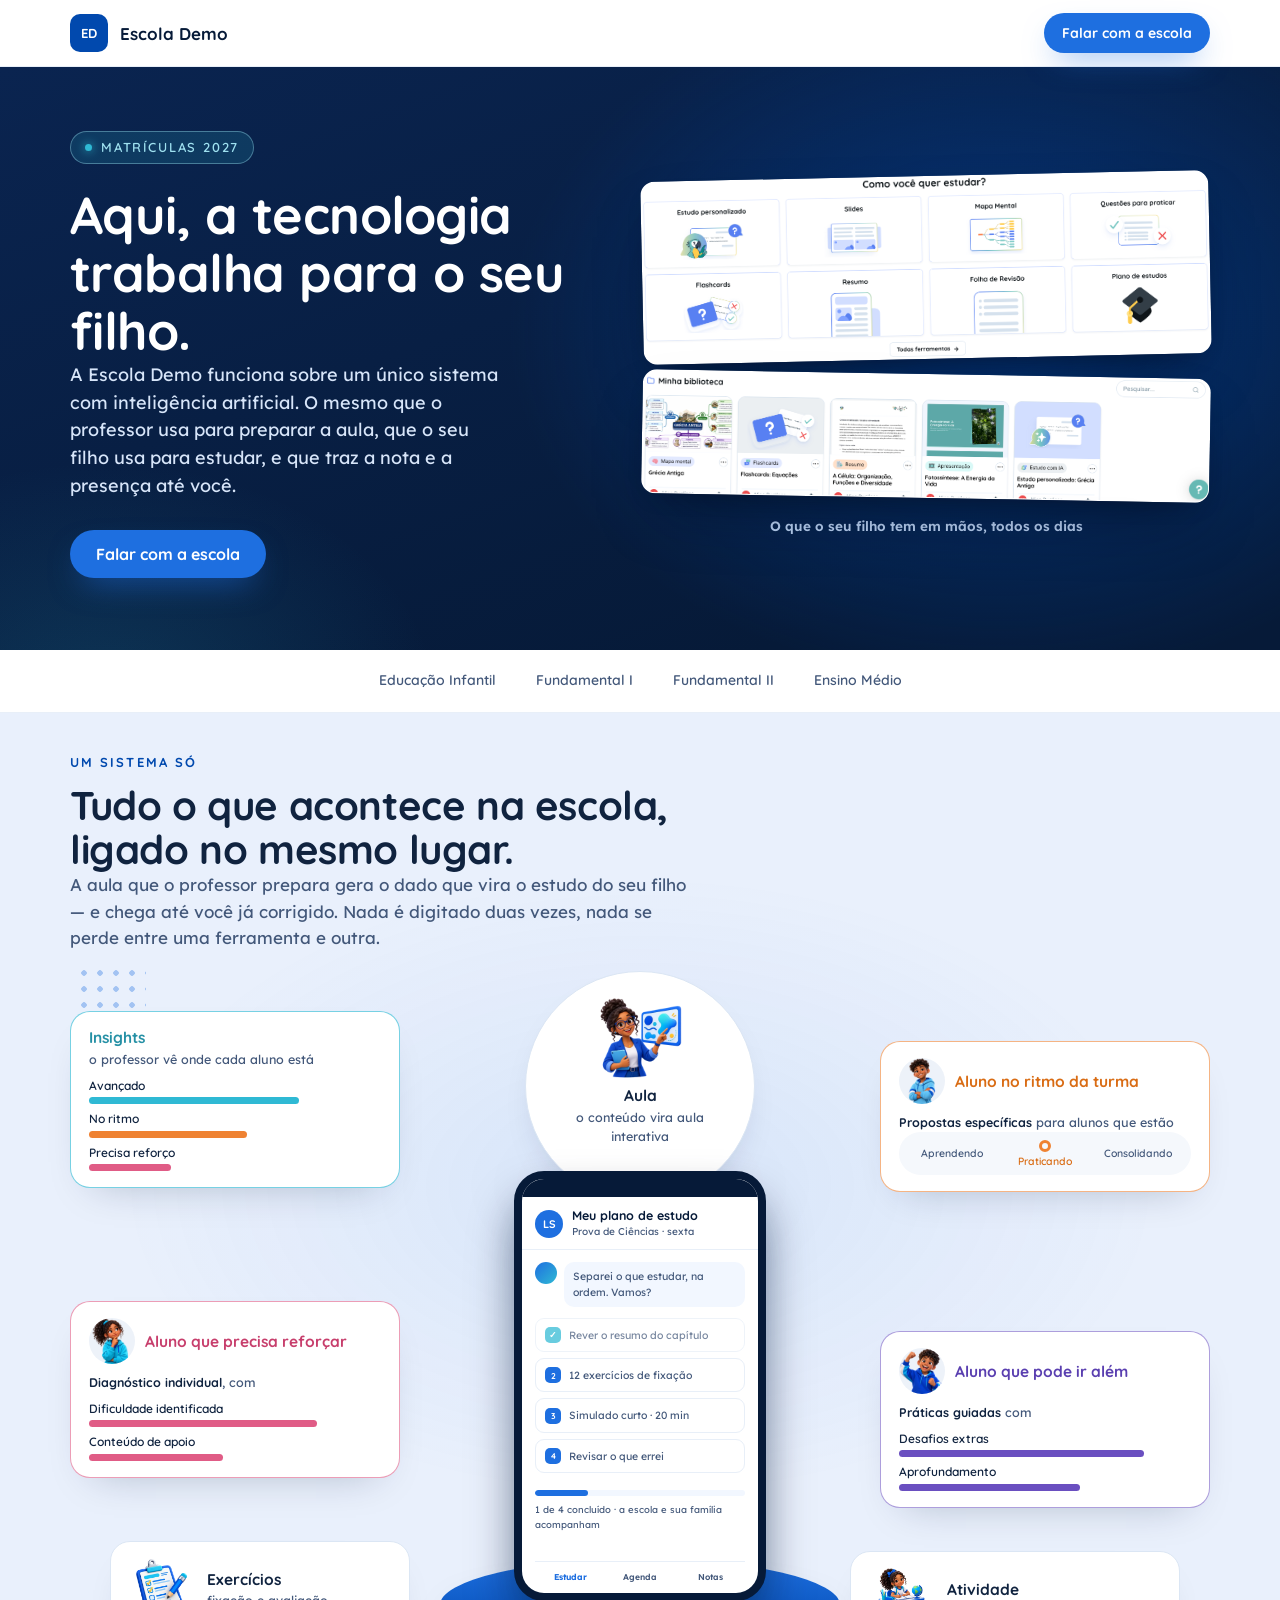
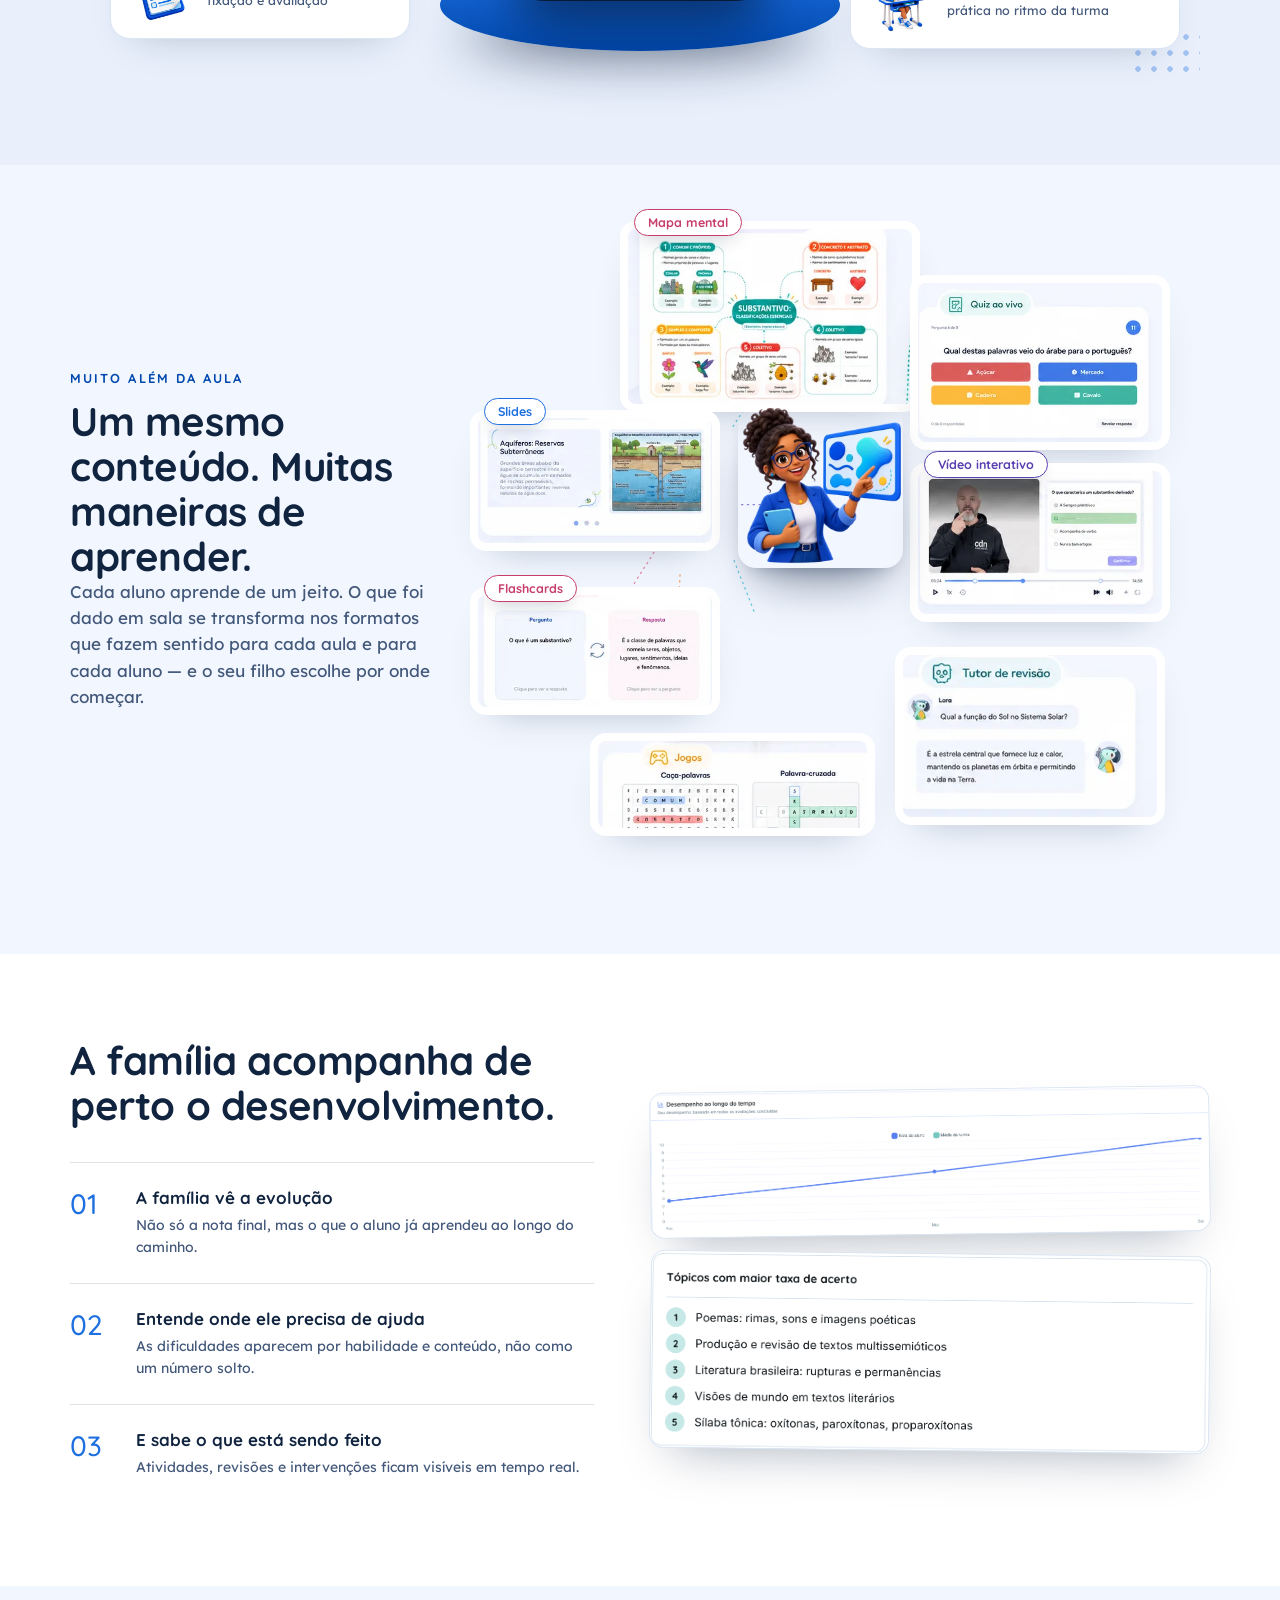
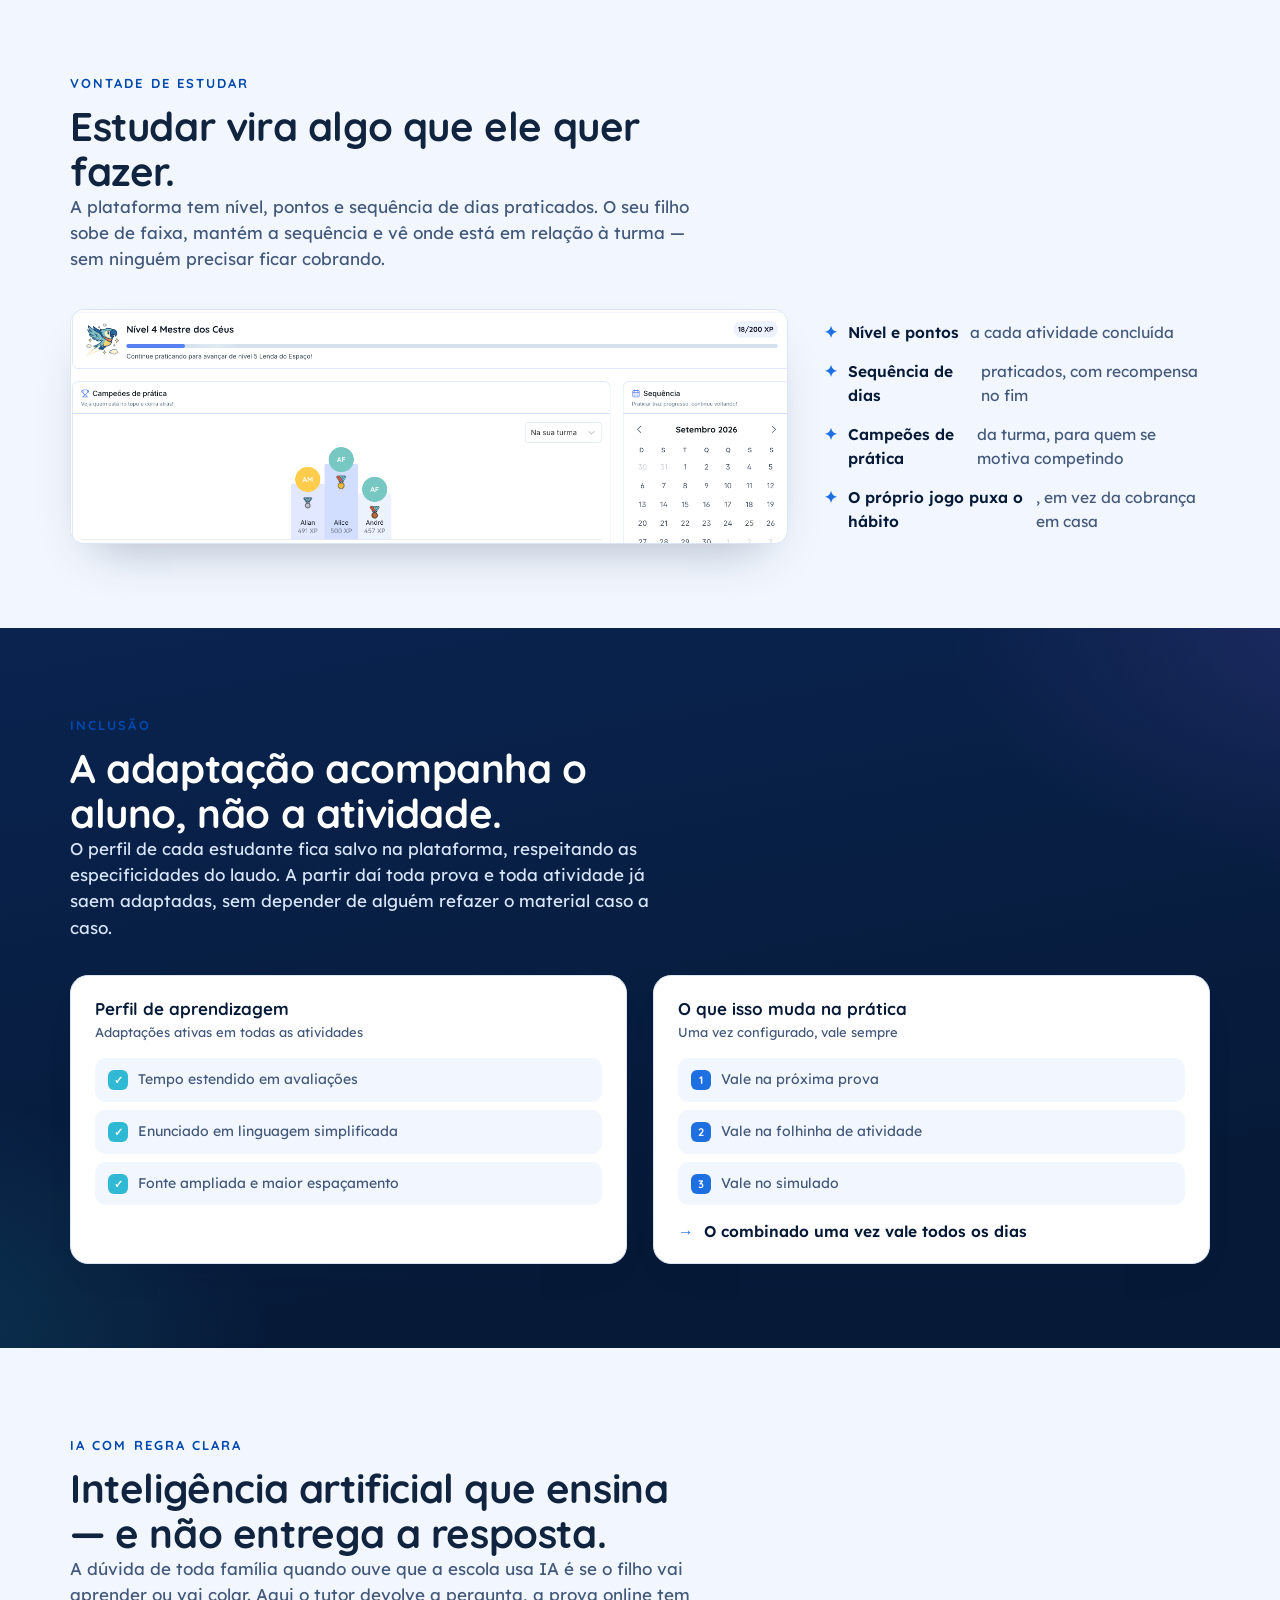
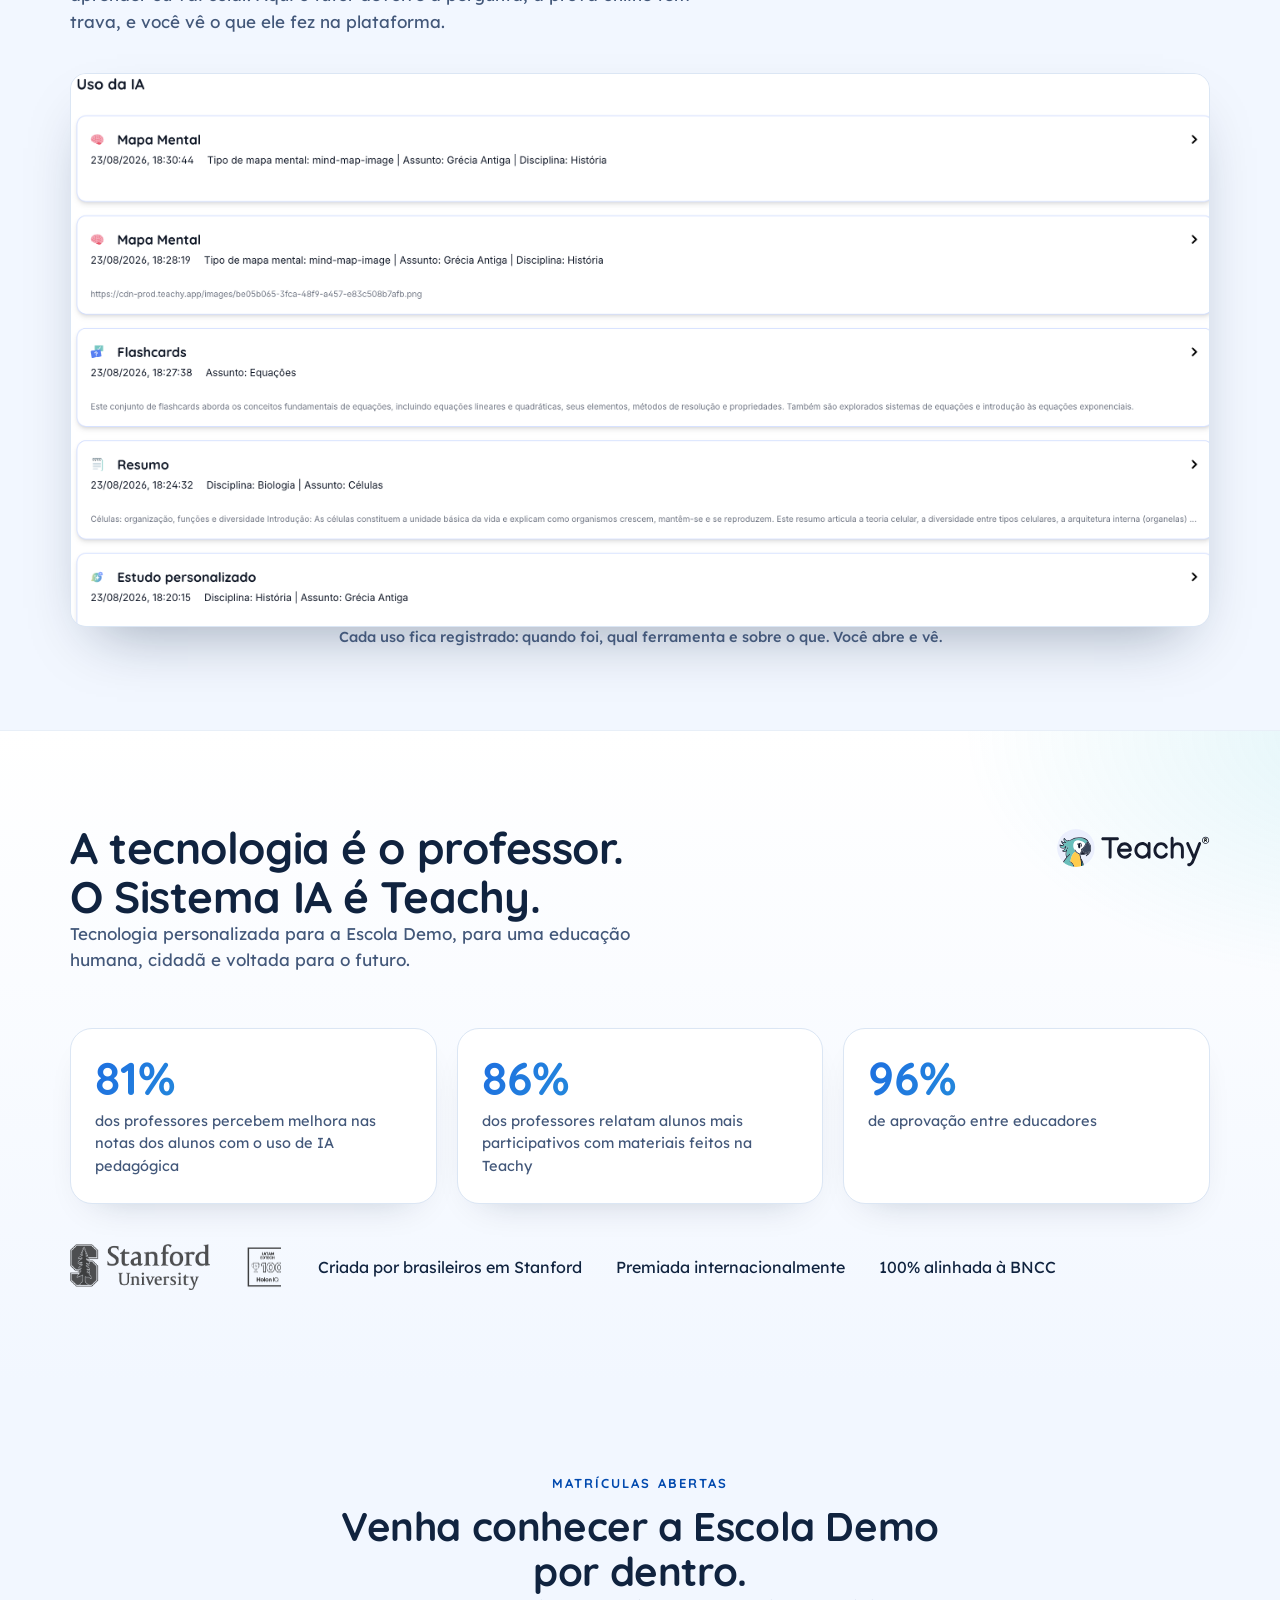
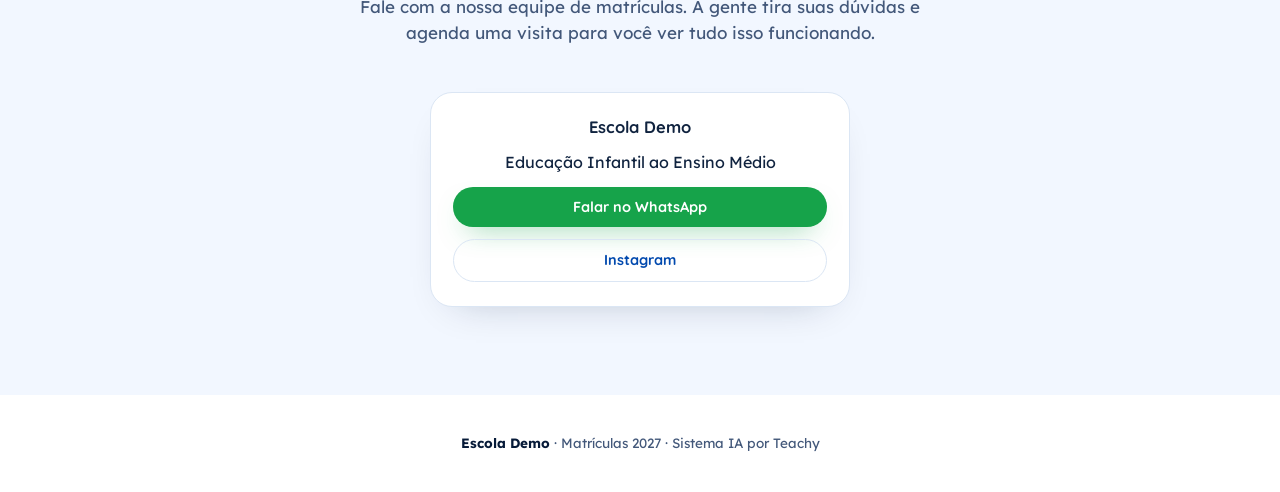
==== commit d0f3a69f: "Hero com as telas do aluno; grafico de evolucao vai pra secao da familia" ====
--- a/index.html
+++ b/index.html
@@ -127,9 +127,10 @@
   </div>
   <figure class="lpm-hero__capas ent-hero-tela">
    <div class="ent-telas">
-    <img src="img/tela/insight-evolucao.png" alt="Desempenho do aluno ao longo do tempo comparado à média da turma" loading="eager">
-   </div>
-   <figcaption>A evolução do seu filho, comparada à turma</figcaption>
+    <img src="img/tela/formatos-estudo.png" alt="As formas de estudar disponíveis para o aluno na plataforma" loading="eager">
+    <img src="img/tela/biblioteca-aluno.png" alt="Materiais que o próprio aluno criou na plataforma" loading="eager">
+   </div>
+   <figcaption>O que o seu filho tem em mãos, todos os dias</figcaption>
   </figure>
  </div>
 </section>
@@ -323,7 +324,7 @@
    </div>
   </div>
   <div class="ent-telas-familia lpm-reveal" style="--d:0.2s">
-   <img src="img/tela/notas-responsavel.png" alt="Notas por matéria e por prova, com entrada para os insights" loading="lazy">
+   <img src="img/tela/insight-evolucao.png" alt="Desempenho do aluno ao longo do tempo comparado à média da turma" loading="lazy">
    <img src="img/tela/insight-topicos.png" alt="Tópicos com maior taxa de acerto do aluno" loading="lazy">
   </div>
  </div>
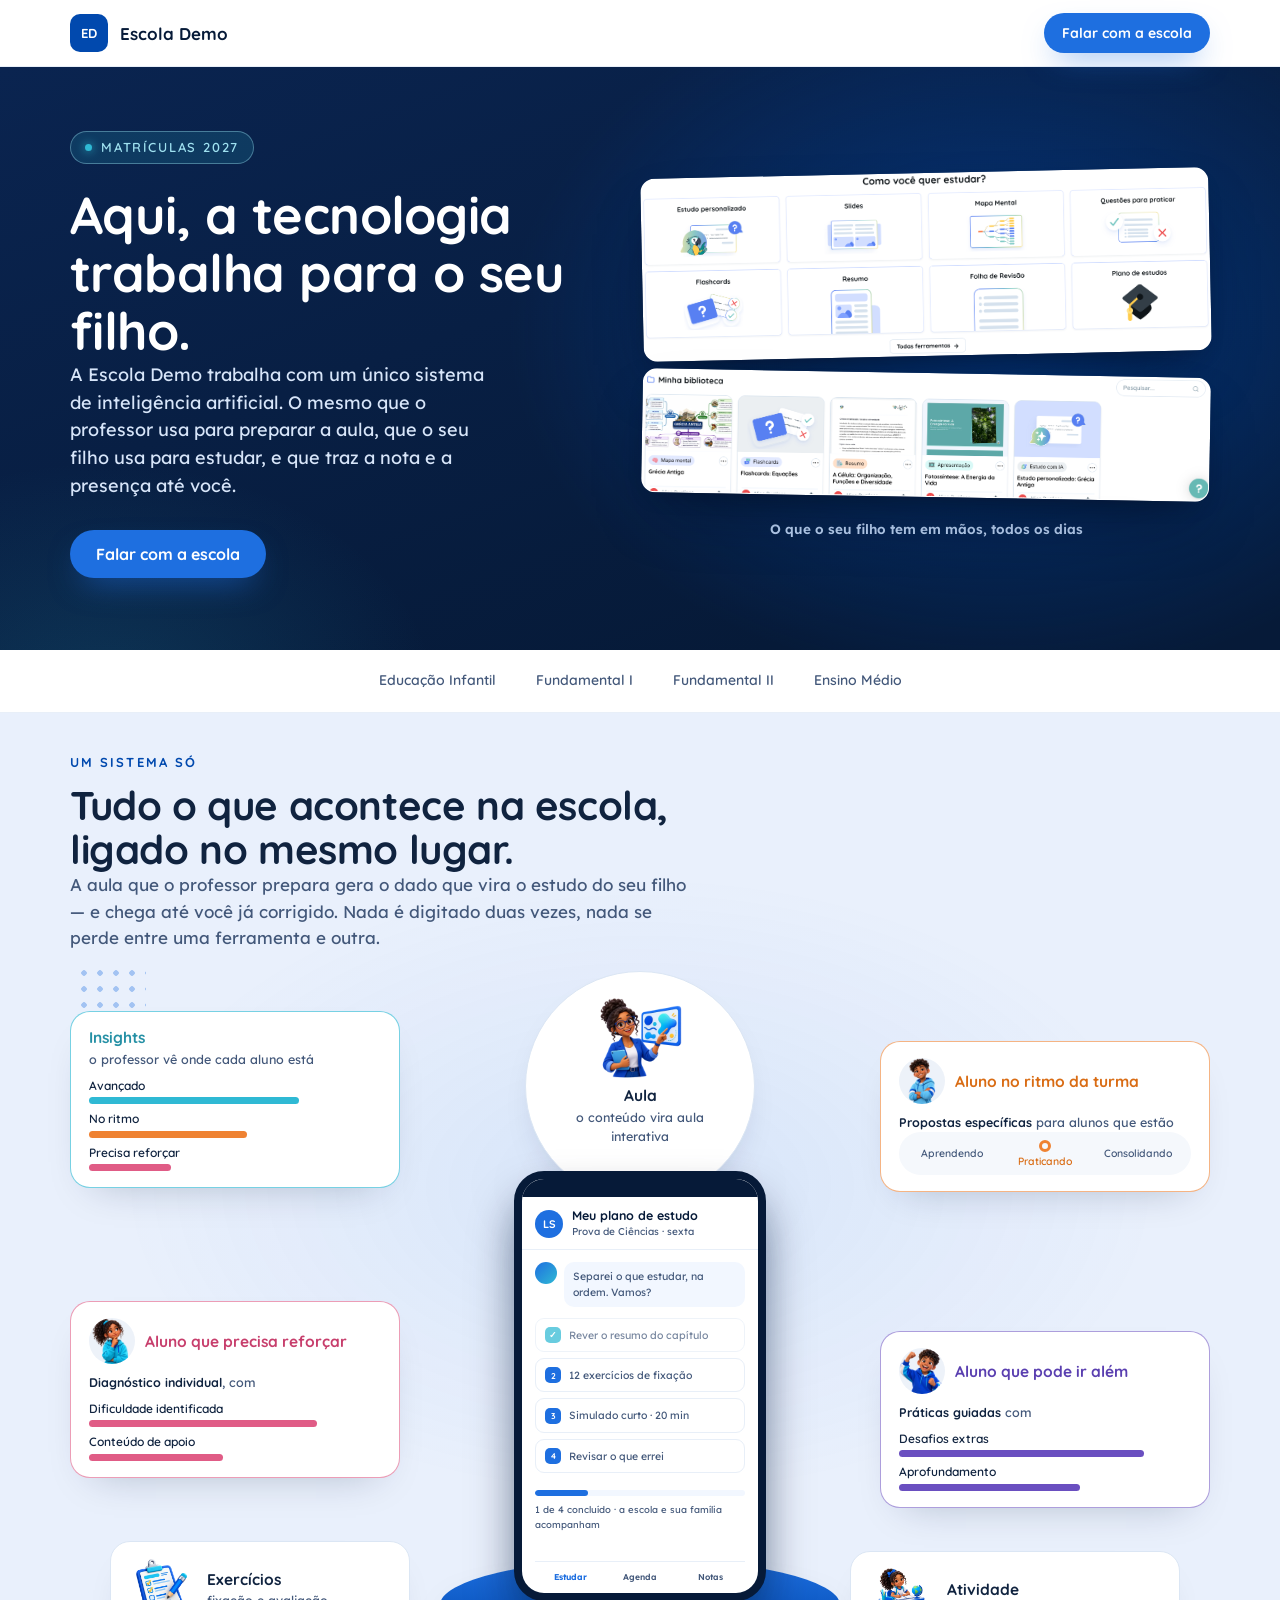
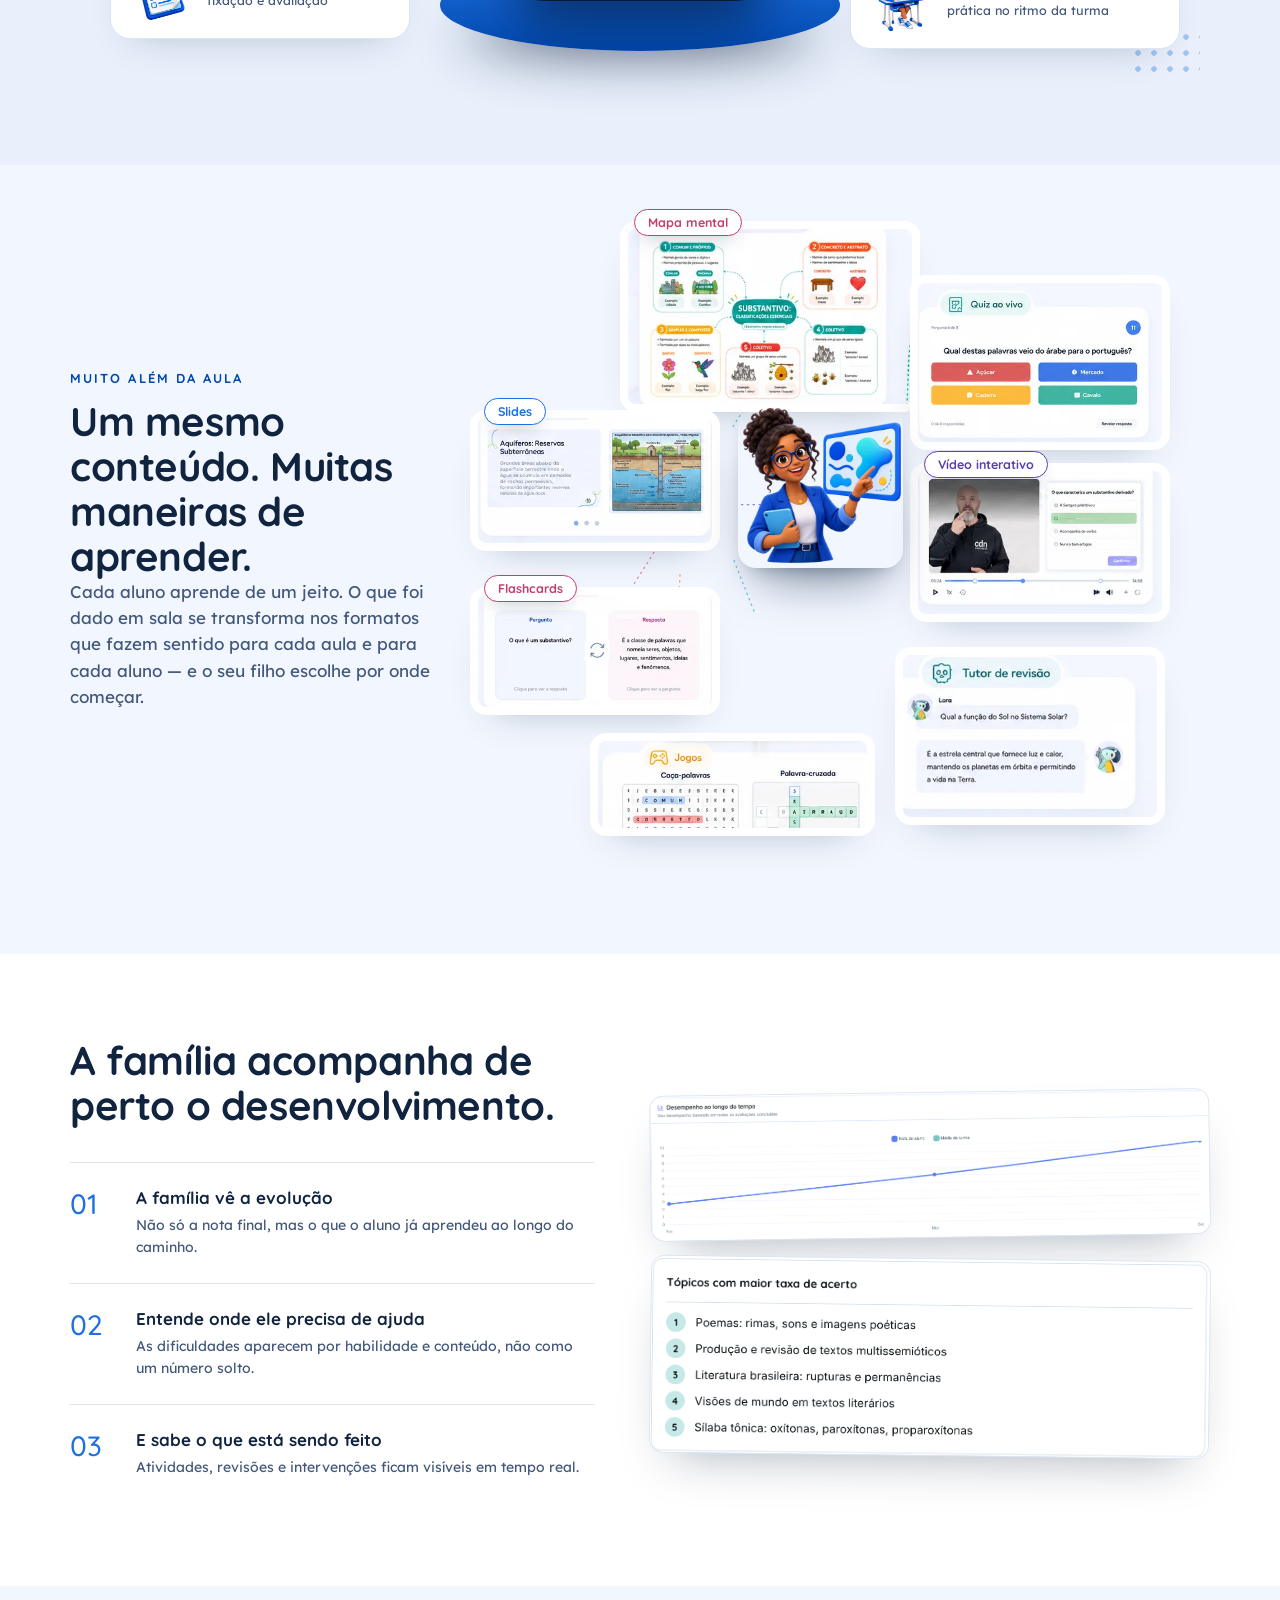
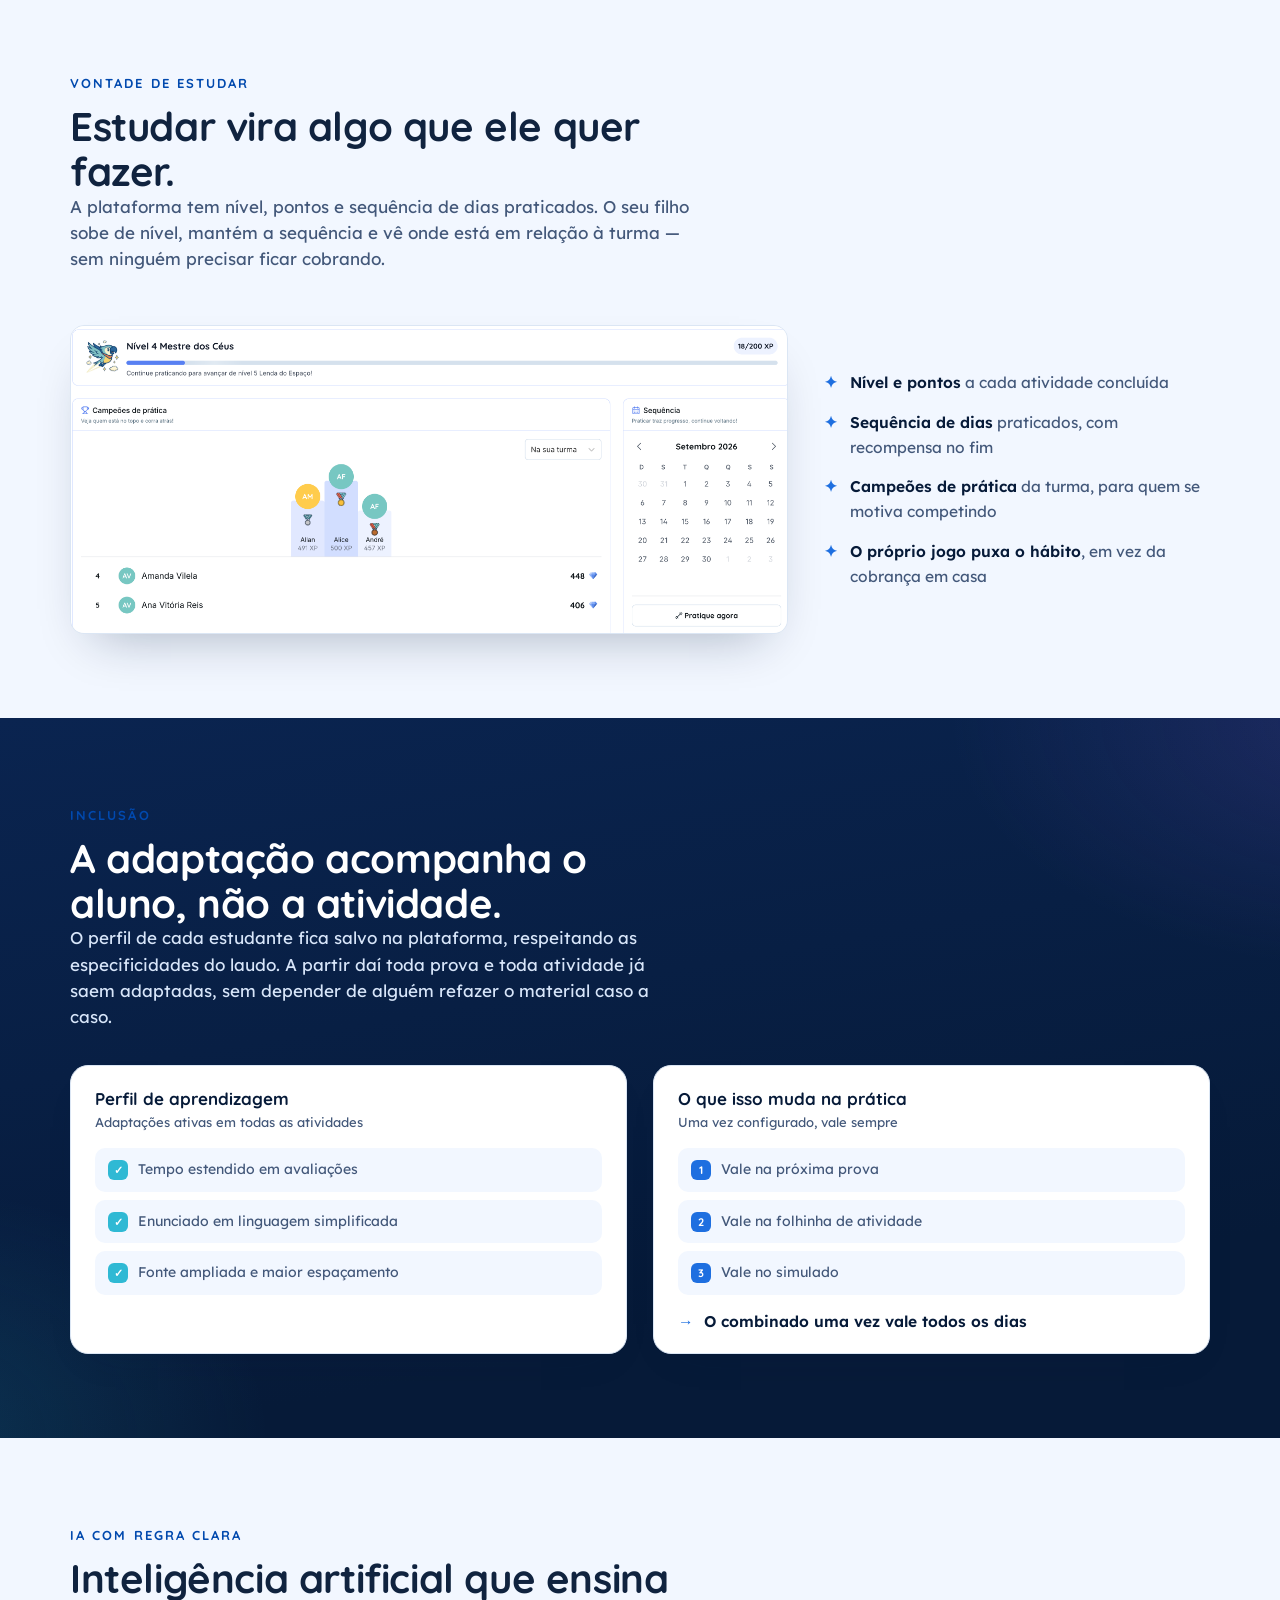
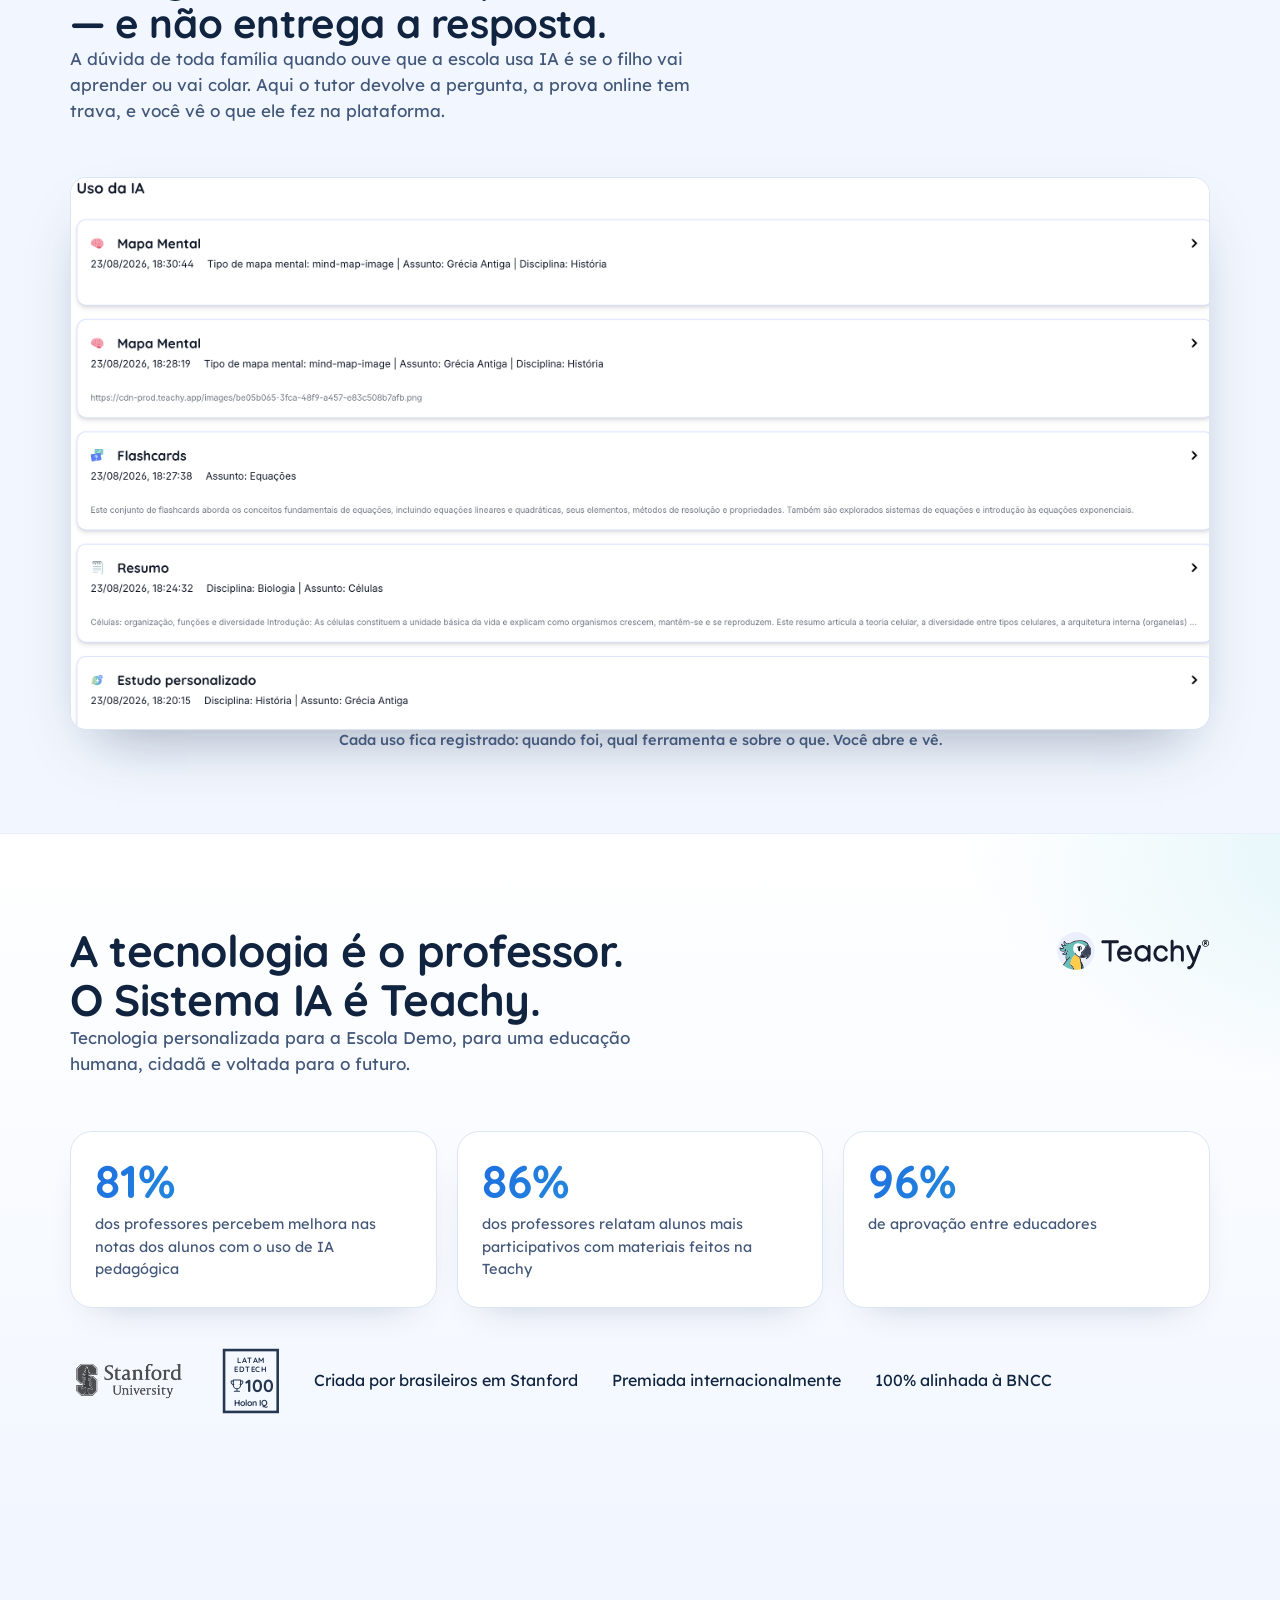
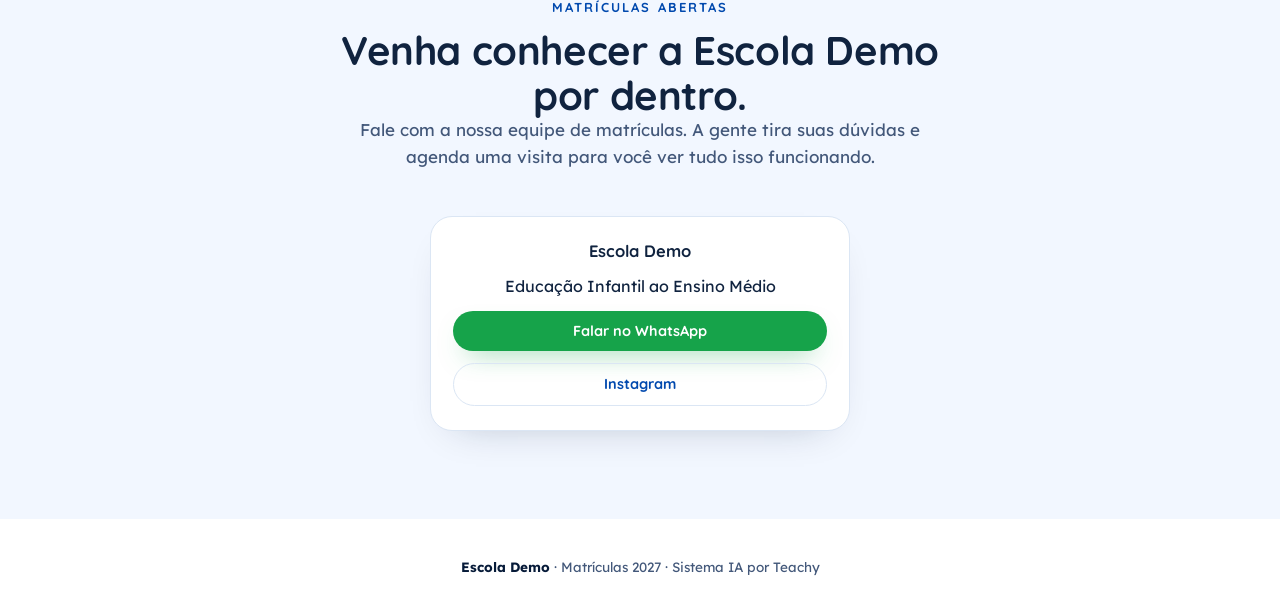
==== commit bf6543bd: "Refino: quebra de texto, respiro das imagens, selos e recortes" ====
--- a/index.html
+++ b/index.html
@@ -24,9 +24,9 @@
 
 /* visual do hero: tela de produto flutuando */
 .ent-hero-tela{position:relative;flex-direction:column;width:100%;margin:0}
-.ent-hero-tela figcaption{margin:18px 0 0;font:600 13.5px var(--lpm-font-body);color:var(--lpm-texto-claro-2);text-align:center}
+.ent-hero-tela figcaption{margin:22px 0 0;font:600 13.5px var(--lpm-font-body);color:var(--lpm-texto-claro-2);text-align:center}
 /* as duas telas de insights, empilhadas e levemente inclinadas */
-.ent-telas{display:flex;flex-direction:column;gap:16px;width:100%}
+.ent-telas{display:flex;flex-direction:column;gap:18px;width:100%}
 .ent-telas img{width:100%;border-radius:14px;border:1px solid rgba(255,255,255,.14);background:#fff;box-shadow:0 30px 64px -26px rgba(3,12,28,.62),0 10px 24px -14px rgba(3,12,28,.45)}
 .ent-telas img:first-child{transform:rotate(-1.2deg)}
 .ent-telas img:last-child{transform:rotate(1deg)}
@@ -36,21 +36,21 @@
  .lpm-hero__conteudo{max-width:520px}
 }
 /* família: as telas de insight do responsável */
-.ent-telas-familia{display:flex;flex-direction:column;gap:18px}
+.ent-telas-familia{display:flex;flex-direction:column;gap:20px;margin-top:8px}
 .ent-telas-familia img{width:100%;border-radius:14px;border:1px solid var(--lpm-borda);background:#fff;box-shadow:0 24px 50px -24px color-mix(in srgb,var(--lpm-navy) 35%,transparent)}
 .ent-telas-familia img:first-child{transform:rotate(-.8deg)}
 .ent-telas-familia img:last-child{transform:rotate(.7deg)}
 /* tela em largura cheia */
-.ent-tela-larga{margin-top:38px}
+.ent-tela-larga{margin-top:52px}
 .ent-tela-larga img{width:100%;border-radius:16px;border:1px solid var(--lpm-borda);background:#fff;box-shadow:0 28px 60px -26px color-mix(in srgb,var(--lpm-navy) 38%,transparent)}
-.ent-legenda{margin:16px 0 0;text-align:center;font:500 14.5px var(--lpm-font-body);color:var(--lpm-tinta-suave)}
+.ent-legenda{margin:22px 0 0;text-align:center;font:500 14.5px var(--lpm-font-body);color:var(--lpm-tinta-suave)}
 /* gamificação */
-.ent-gami{display:grid;gap:22px;margin-top:36px}
+.ent-gami{display:grid;gap:26px;margin-top:52px}
 @media(min-width:1024px){.ent-gami{grid-template-columns:minmax(0,1.3fr) minmax(0,.7fr);align-items:center;gap:36px}}
 .ent-gami img{width:100%;border-radius:14px;border:1px solid var(--lpm-borda);background:#fff;box-shadow:0 24px 50px -24px color-mix(in srgb,var(--lpm-navy) 32%,transparent)}
 .ent-gami ul{margin:0;padding:0;list-style:none;display:flex;flex-direction:column;gap:15px}
-.ent-gami li{display:flex;gap:11px;font:400 15.5px/1.55 var(--lpm-font-body);color:var(--lpm-tinta-suave)}
-.ent-gami li:before{content:"\2726";color:var(--lpm-vivo);font-weight:700;flex:none}
+.ent-gami li{position:relative;padding-left:26px;font:400 15.5px/1.6 var(--lpm-font-body);color:var(--lpm-tinta-suave)}
+.ent-gami li:before{content:"\2726";position:absolute;left:0;top:0;color:var(--lpm-vivo);font-weight:700}
 .ent-gami li b{color:var(--lpm-navy);font-weight:600}
 
 /* centro da órbita: o espaço do aluno num celular, apoiado no pedestal */
@@ -98,6 +98,9 @@
 .ent-remate:before{content:"→";color:var(--lpm-vivo);font-weight:700}
 .ent-rodape{padding:38px 0;text-align:center;font-size:13.5px;color:var(--lpm-tinta-suave)}
 .ent-rodape b{color:var(--lpm-navy)}
+/* selos: cada um no seu tamanho ótico */
+.lpm-teachy__provas .ent-selo-stanford{height:44px}
+.lpm-teachy__provas .lpm-selo-holoniq{height:66px;width:auto}
 
 /* CTA com uma única unidade: card centrado */
 .lpm-matricula__grid[data-quantidade="1"] .lpm-unidade{align-items:center;text-align:center}
@@ -120,7 +123,7 @@
   <div class="lpm-hero__conteudo">
    <span class="lpm-eyebrow">Matrículas 2027</span>
    <h1 class="lpm-hero__title">Aqui, a tecnologia trabalha para o seu filho.</h1>
-   <p class="lpm-hero__sub">A Escola Demo funciona sobre um único sistema com inteligência artificial. O mesmo que o professor usa para preparar a aula, que o seu filho usa para estudar, e que traz a nota e a presença até você.</p>
+   <p class="lpm-hero__sub">A Escola Demo trabalha com um único sistema de inteligência artificial. O mesmo que o professor usa para preparar a aula, que o seu filho usa para estudar, e que traz a nota e a presença até você.</p>
    <div class="lpm-hero__ctas">
     <a class="lpm-btn lpm-btn--solido" href="#matricula">Falar com a escola</a>
    </div>
@@ -190,7 +193,7 @@
     <div class="lpm-arte__linhas">
      <div class="lpm-arte__aluno"><span>Avançado</span><i style="width:72%;background:var(--lpm-destaque)"></i></div>
      <div class="lpm-arte__aluno"><span>No ritmo</span><i style="width:54%;background:var(--lpm-ritmo)"></i></div>
-     <div class="lpm-arte__aluno"><span>Precisa reforço</span><i style="width:28%;background:var(--lpm-reforco)"></i></div>
+     <div class="lpm-arte__aluno"><span>Precisa reforçar</span><i style="width:28%;background:var(--lpm-reforco)"></i></div>
     </div>
     </div>
 
@@ -336,7 +339,7 @@
   <div class="lpm-reveal">
    <span class="lpm-kicker">Vontade de estudar</span>
    <h2>Estudar vira algo que ele quer fazer.</h2>
-   <p class="lpm-secao__lead">A plataforma tem nível, pontos e sequência de dias praticados. O seu filho sobe de faixa, mantém a sequência e vê onde está em relação à turma — sem ninguém precisar ficar cobrando.</p>
+   <p class="lpm-secao__lead">A plataforma tem nível, pontos e sequência de dias praticados. O seu filho sobe de nível, mantém a sequência e vê onde está em relação à turma — sem ninguém precisar ficar cobrando.</p>
   </div>
   <div class="ent-gami lpm-reveal" style="--d:0.1s">
    <img src="img/tela/gamificacao.png" alt="Nível do aluno, pontos de experiência e ranking de prática da turma" loading="lazy">
@@ -411,8 +414,19 @@
    <div class="lpm-stat"><strong>96%</strong><span>de aprovação entre educadores</span></div>
   </div>
   <div class="lpm-teachy__provas lpm-reveal" style="--d:0.2s">
-   <img src="img/selos/stanford.webp" alt="Stanford University" height="42" loading="lazy">
-   <img src="img/selos/holoniq.webp" alt="LATAM EdTech 100 · HolonIQ" height="52" loading="lazy">
+   <img class="ent-selo-stanford" src="img/selos/stanford.webp" alt="Stanford University" loading="lazy">
+   <svg class="lpm-selo-holoniq" viewBox="0 0 112 128" role="img" aria-label="LATAM EdTech 100 · HolonIQ">
+    <rect x="4" y="4" width="104" height="120" fill="none" stroke="currentColor" stroke-width="5"/>
+    <text x="56" y="30" text-anchor="middle" fill="currentColor" font-family="Quicksand, sans-serif" font-weight="700" font-size="15" letter-spacing="1">LATAM</text>
+    <text x="56" y="47" text-anchor="middle" fill="currentColor" font-family="Quicksand, sans-serif" font-weight="700" font-size="15" letter-spacing="1">EDTECH</text>
+    <g fill="none" stroke="currentColor" stroke-width="2" stroke-linecap="round" stroke-linejoin="round">
+     <path d="M22 62h14v10a7 7 0 0 1-14 0z"/>
+     <path d="M22 64h-4a5 5 0 0 0 5 7m13-7h4a5 5 0 0 1-5 7"/>
+     <path d="M29 79v5m-5 0h10"/>
+    </g>
+    <text x="72" y="85" text-anchor="middle" fill="currentColor" font-family="Quicksand, sans-serif" font-weight="700" font-size="34">100</text>
+    <text x="56" y="112" text-anchor="middle" fill="currentColor" font-family="Quicksand, sans-serif" font-weight="700" font-size="17">Holon IQ</text>
+   </svg>
    <span>Criada por brasileiros em Stanford</span>
    <span>Premiada internacionalmente</span>
    <span>100% alinhada à BNCC</span>
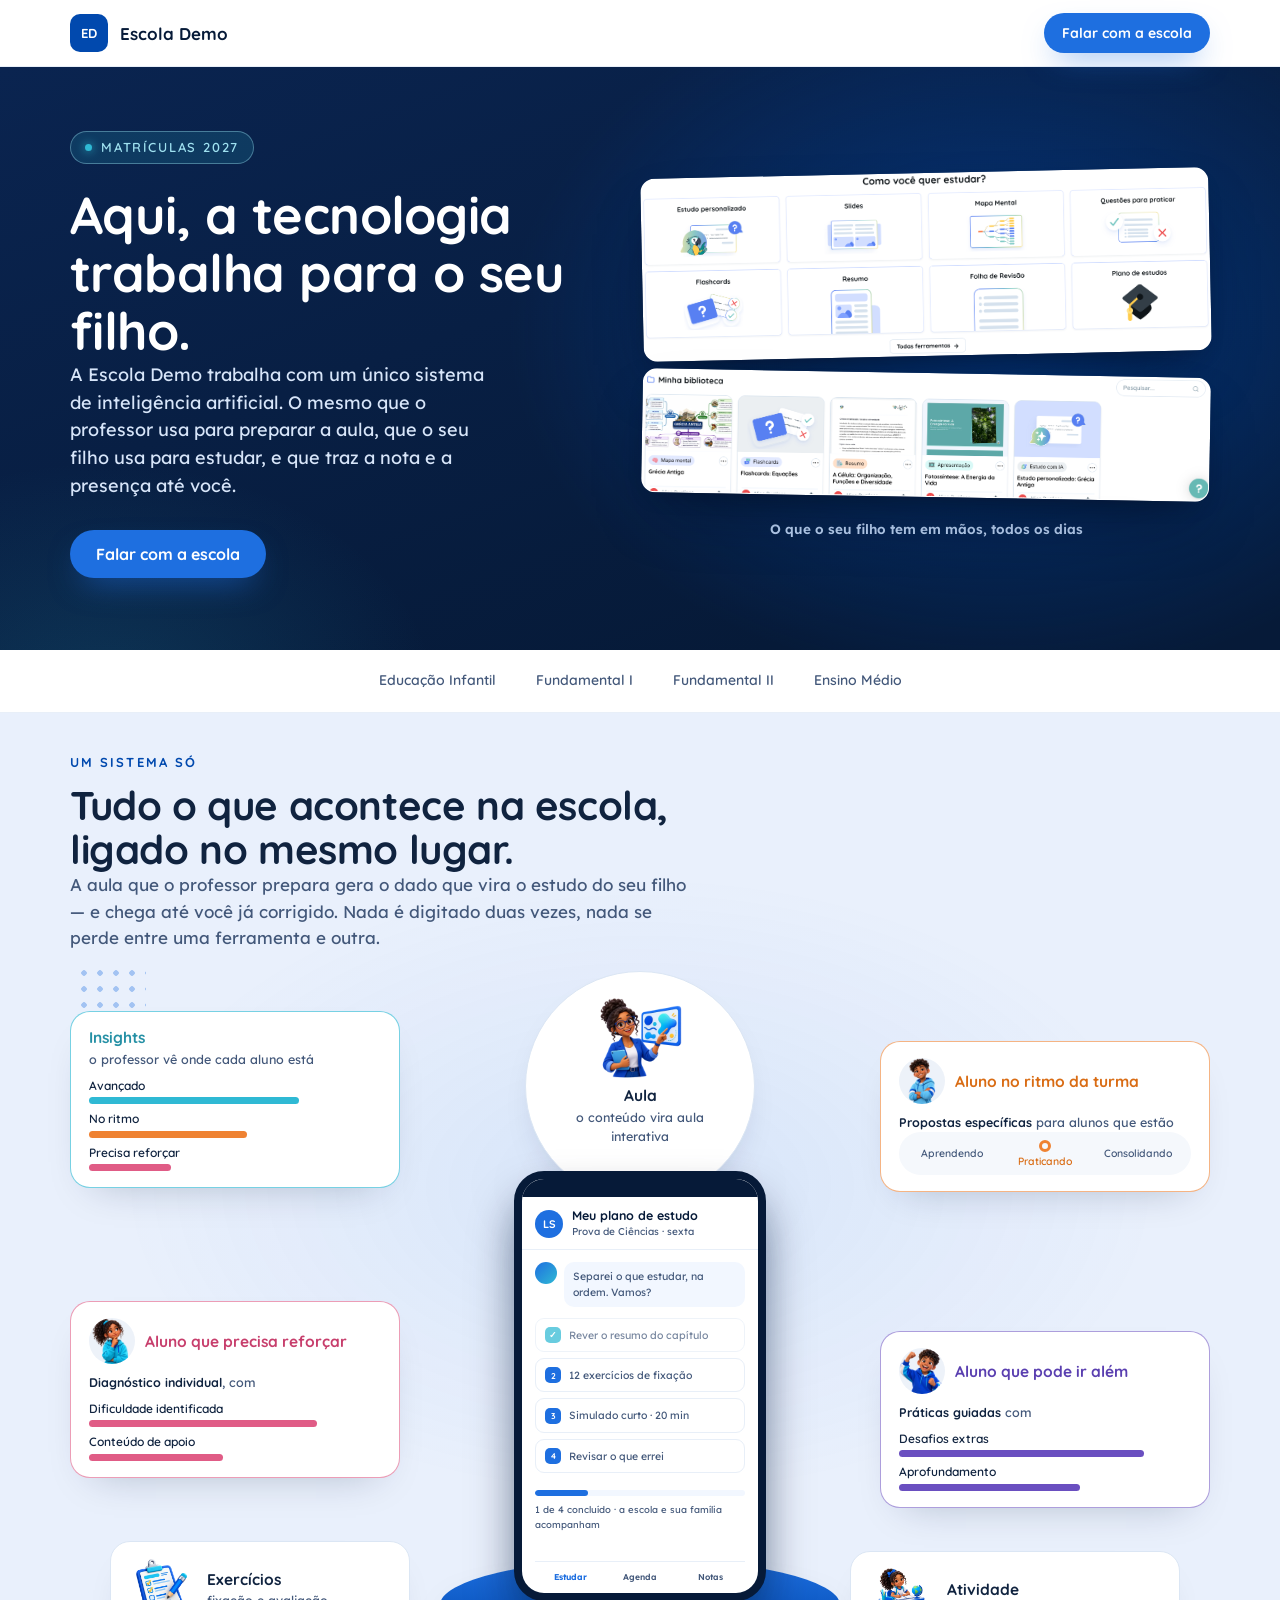
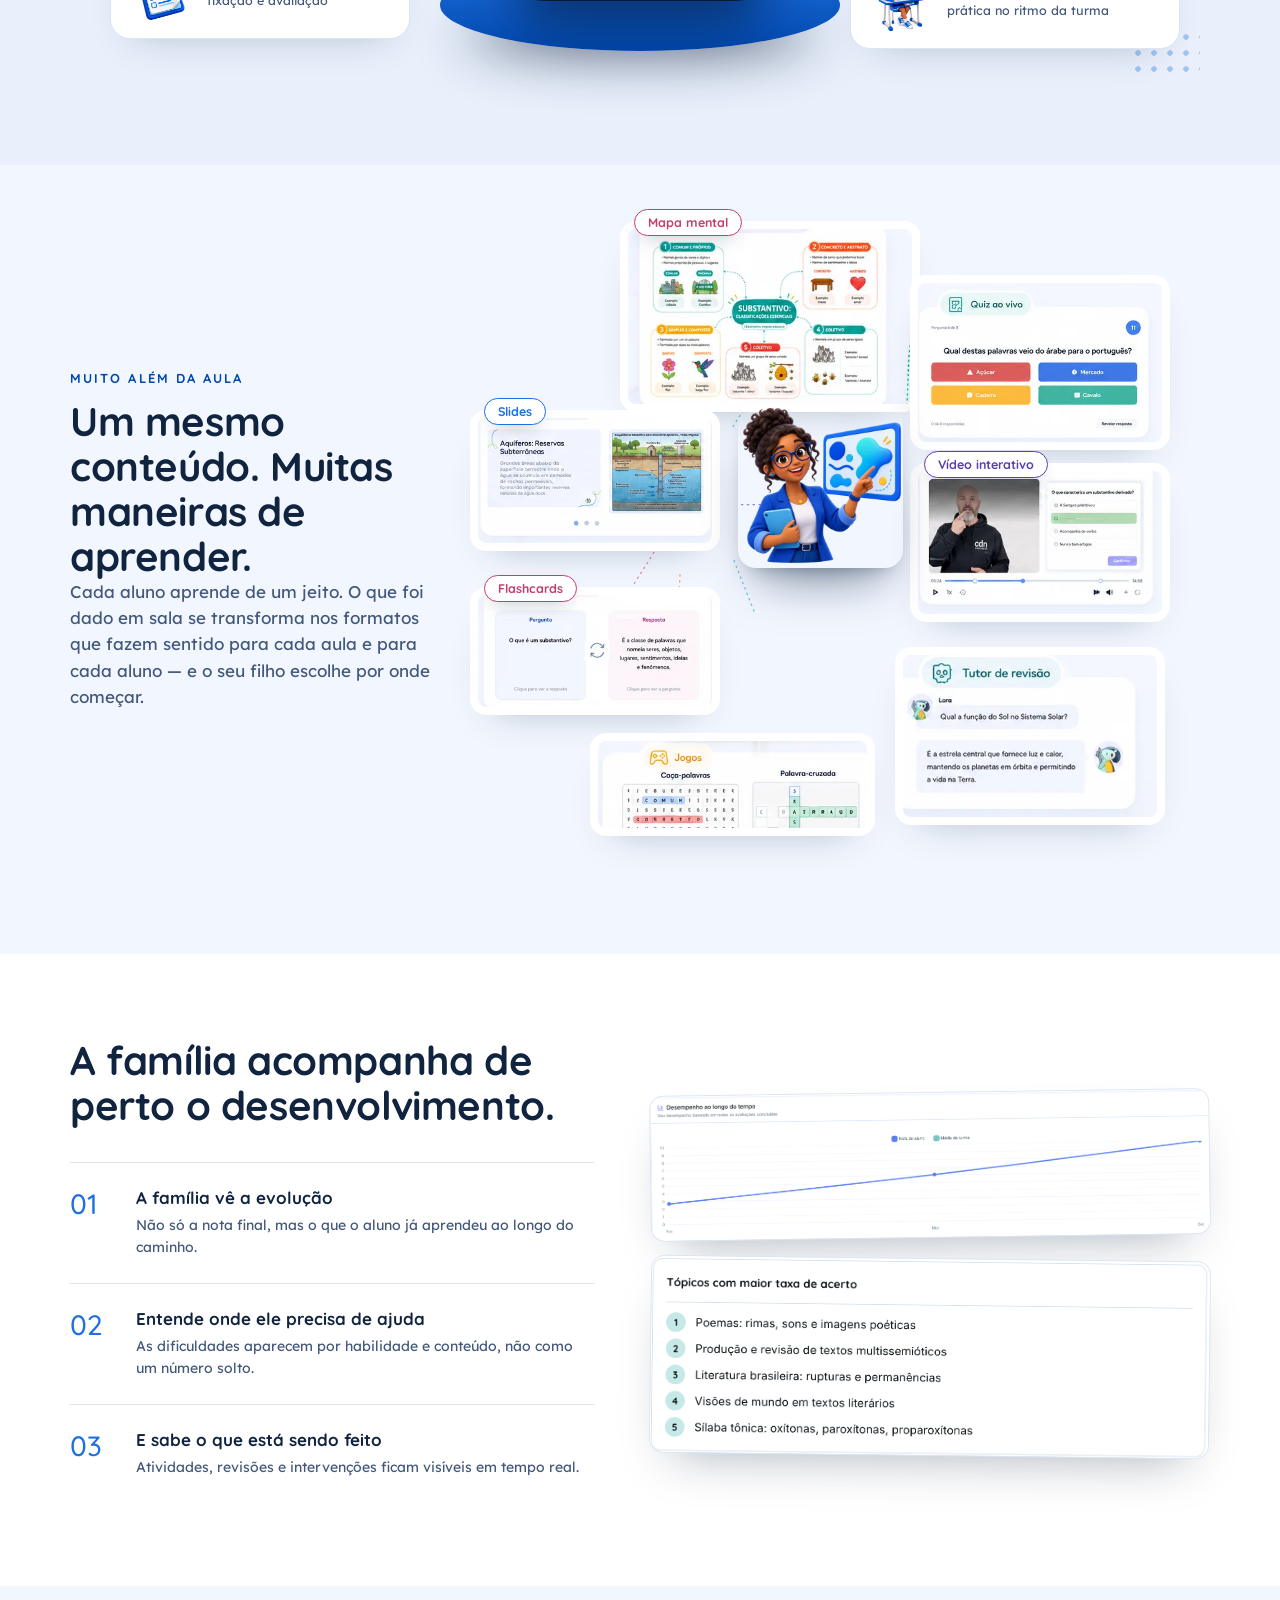
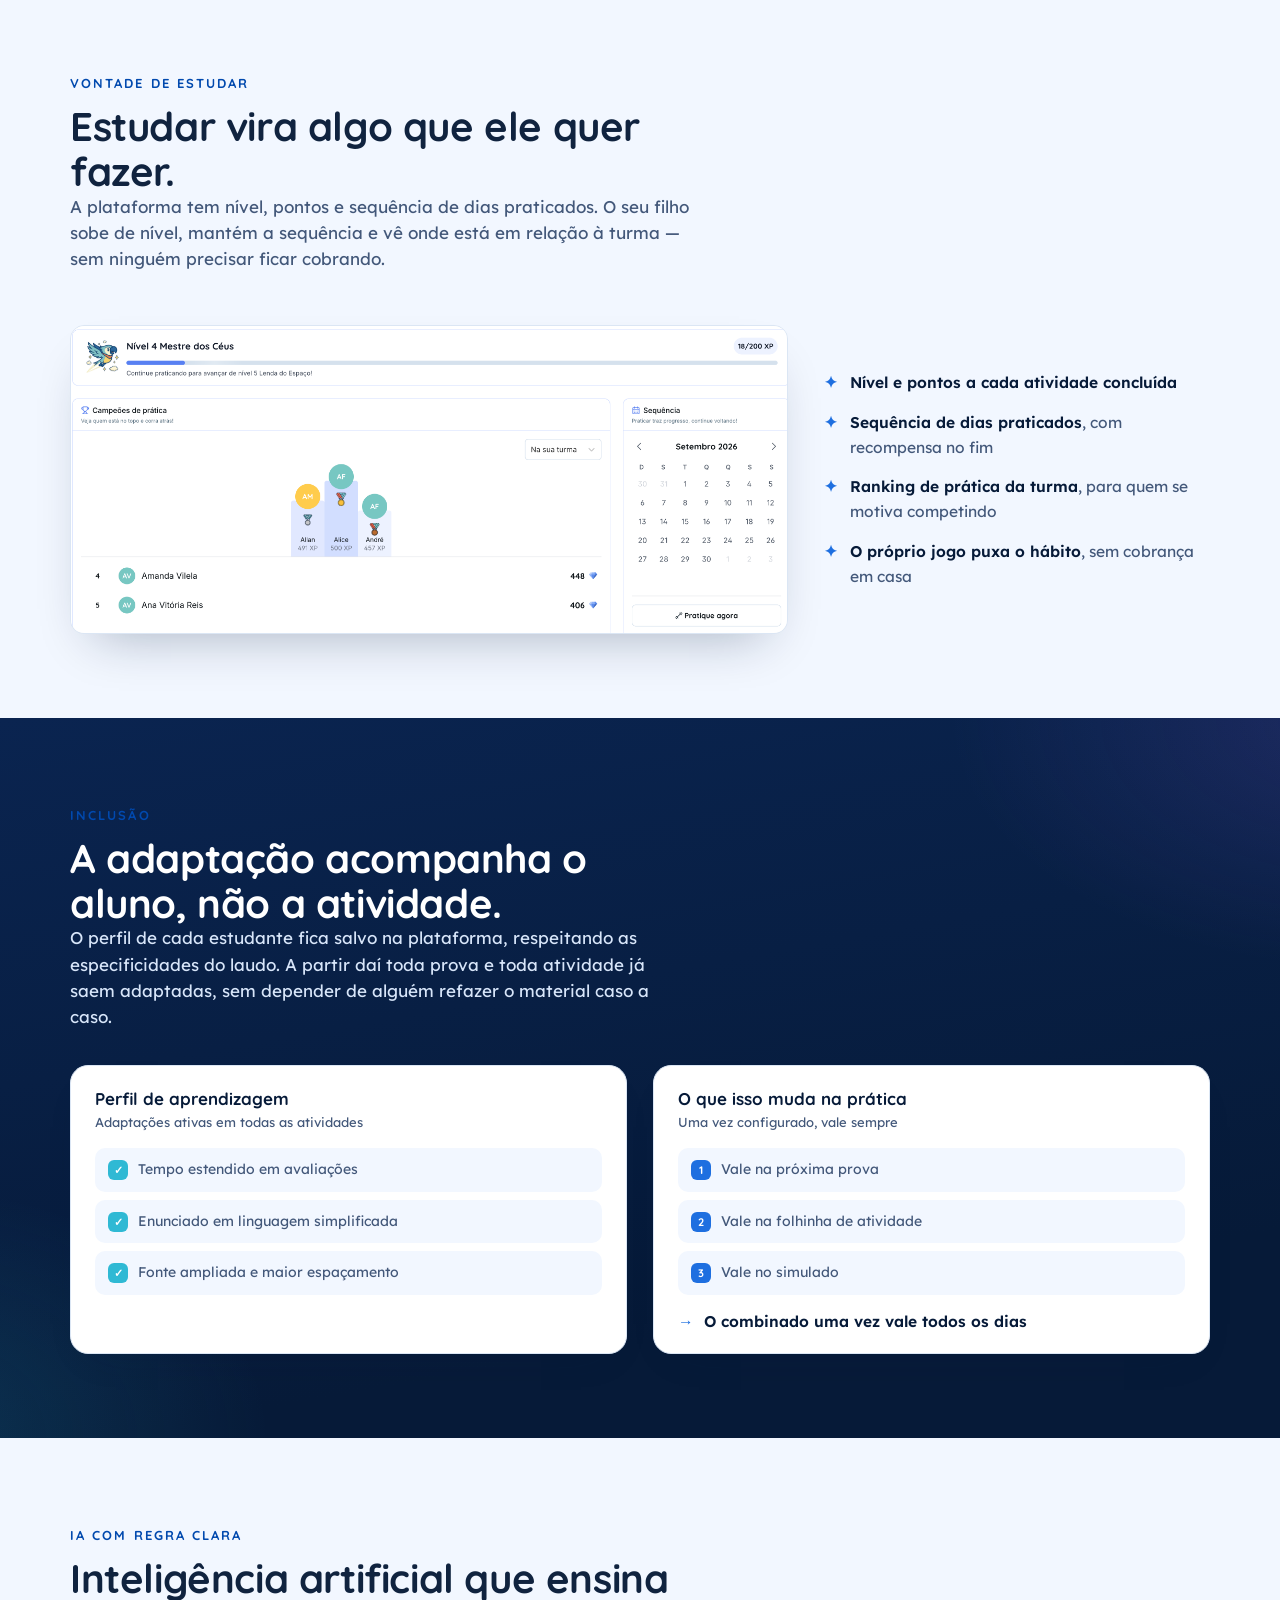
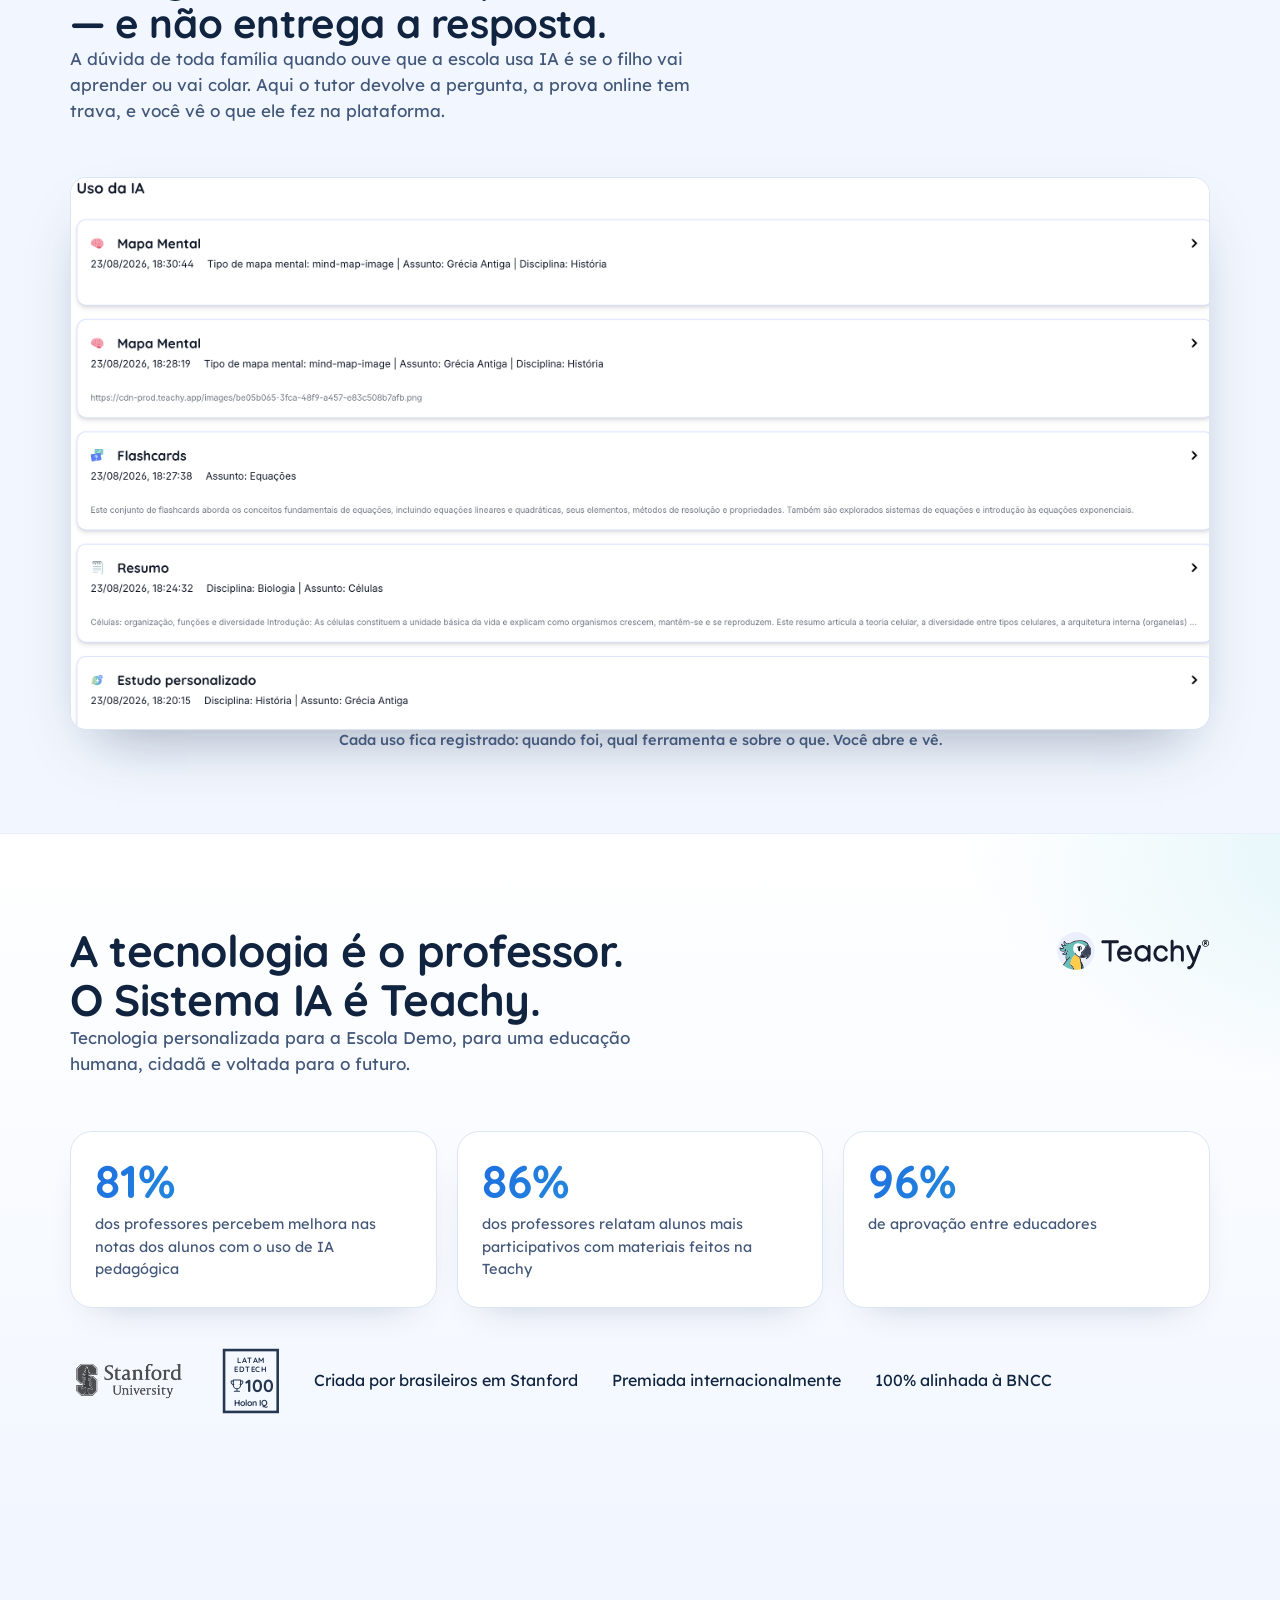
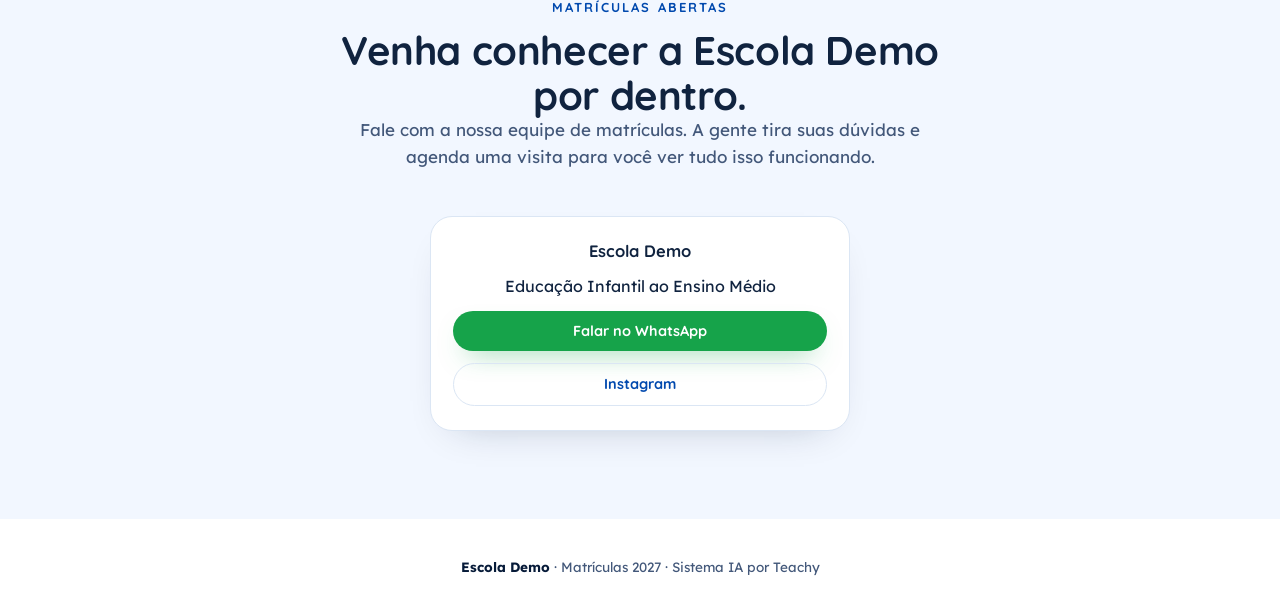
==== commit dd1bbe61: "Negrito fecha frase inteira na lista de gamificacao" ====
--- a/index.html
+++ b/index.html
@@ -344,10 +344,10 @@
   <div class="ent-gami lpm-reveal" style="--d:0.1s">
    <img src="img/tela/gamificacao.png" alt="Nível do aluno, pontos de experiência e ranking de prática da turma" loading="lazy">
    <ul>
-    <li><b>Nível e pontos</b> a cada atividade concluída</li>
-    <li><b>Sequência de dias</b> praticados, com recompensa no fim</li>
-    <li><b>Campeões de prática</b> da turma, para quem se motiva competindo</li>
-    <li><b>O próprio jogo puxa o hábito</b>, em vez da cobrança em casa</li>
+    <li><b>Nível e pontos a cada atividade concluída</b></li>
+    <li><b>Sequência de dias praticados</b>, com recompensa no fim</li>
+    <li><b>Ranking de prática da turma</b>, para quem se motiva competindo</li>
+    <li><b>O próprio jogo puxa o hábito</b>, sem cobrança em casa</li>
    </ul>
   </div>
  </div>
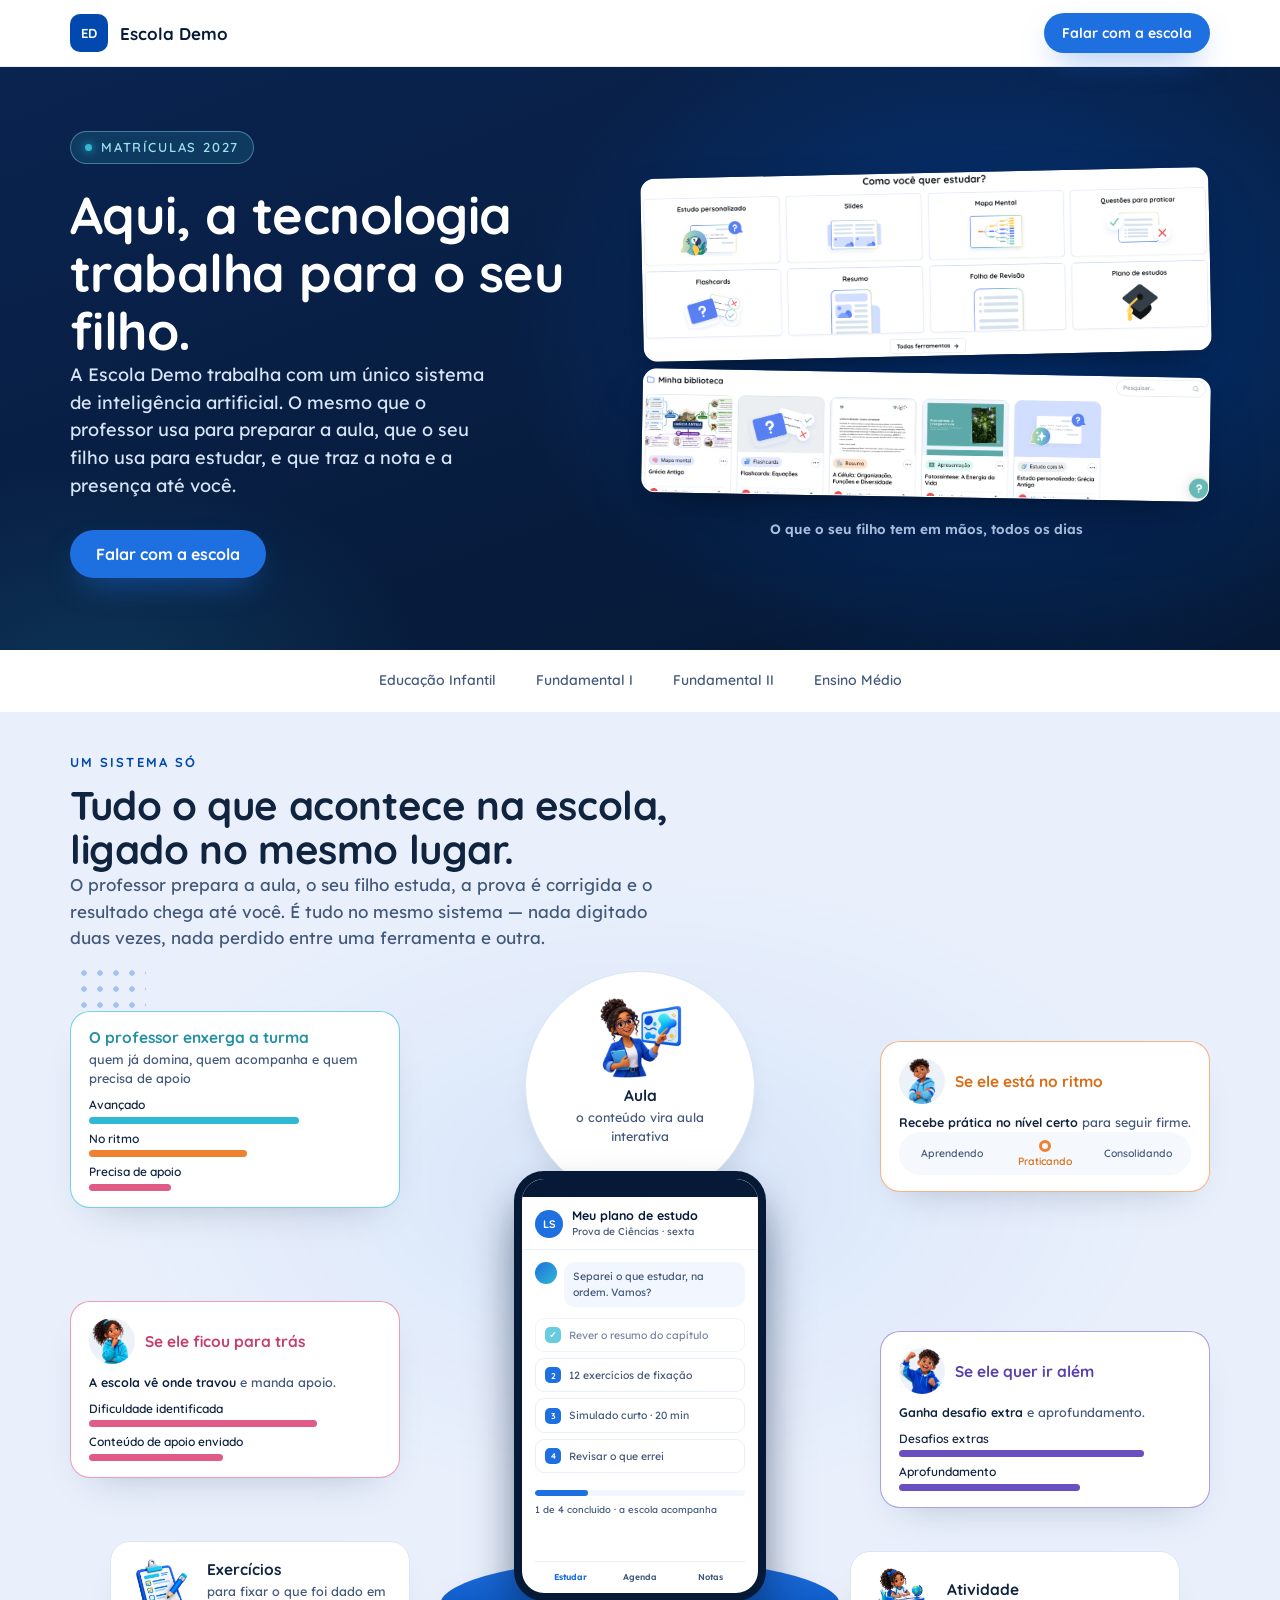
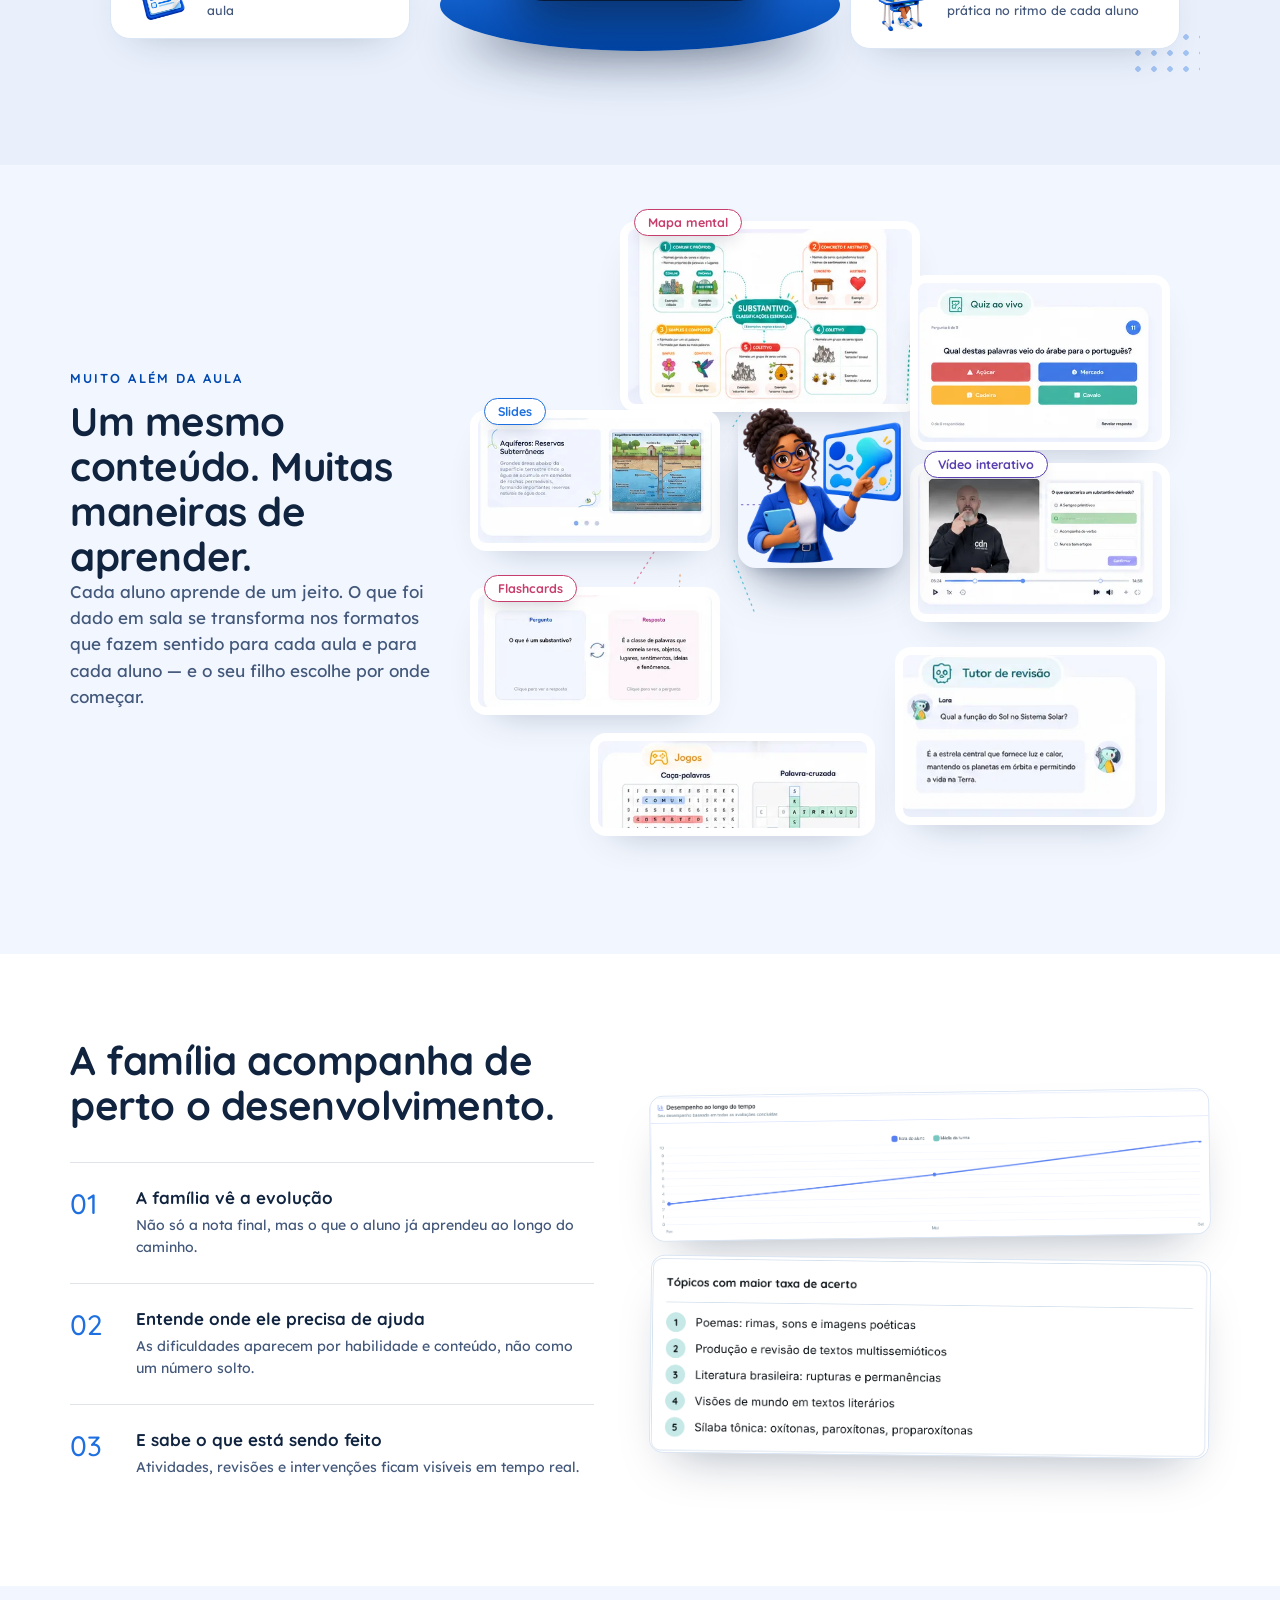
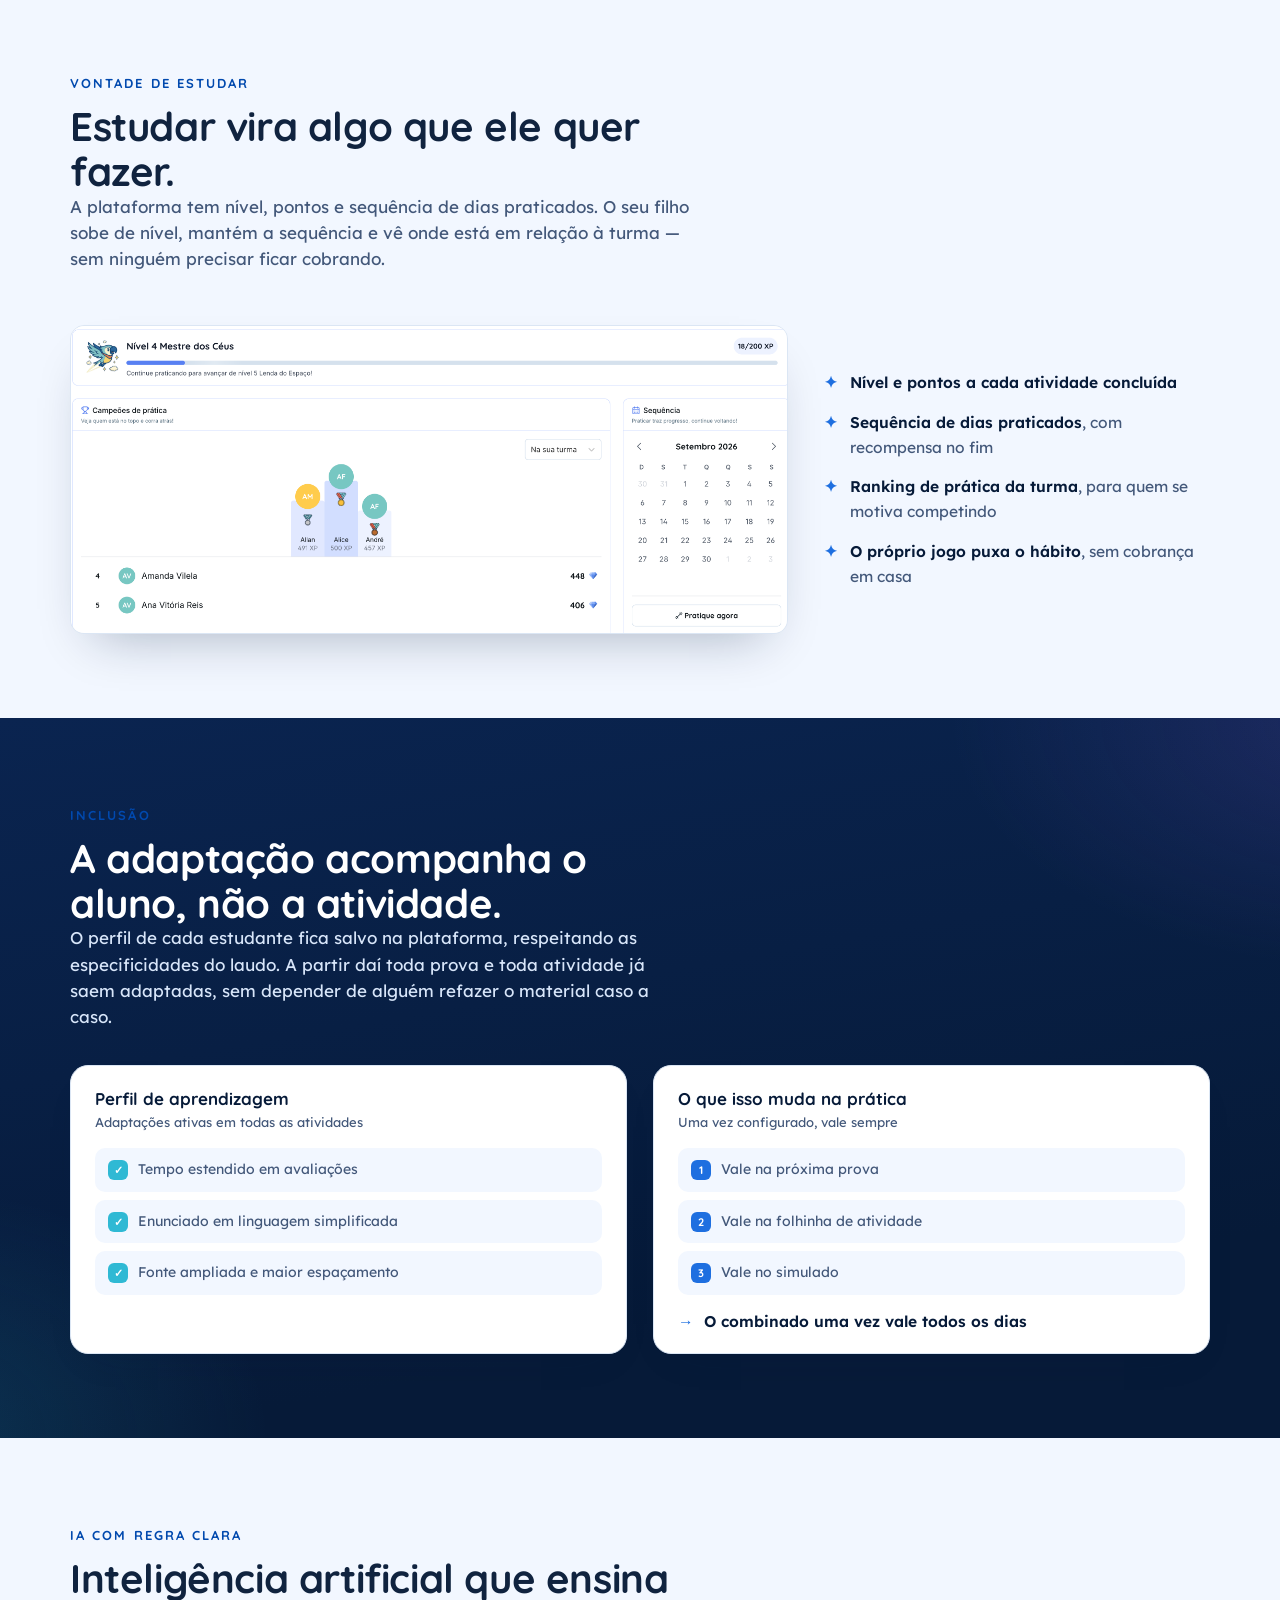
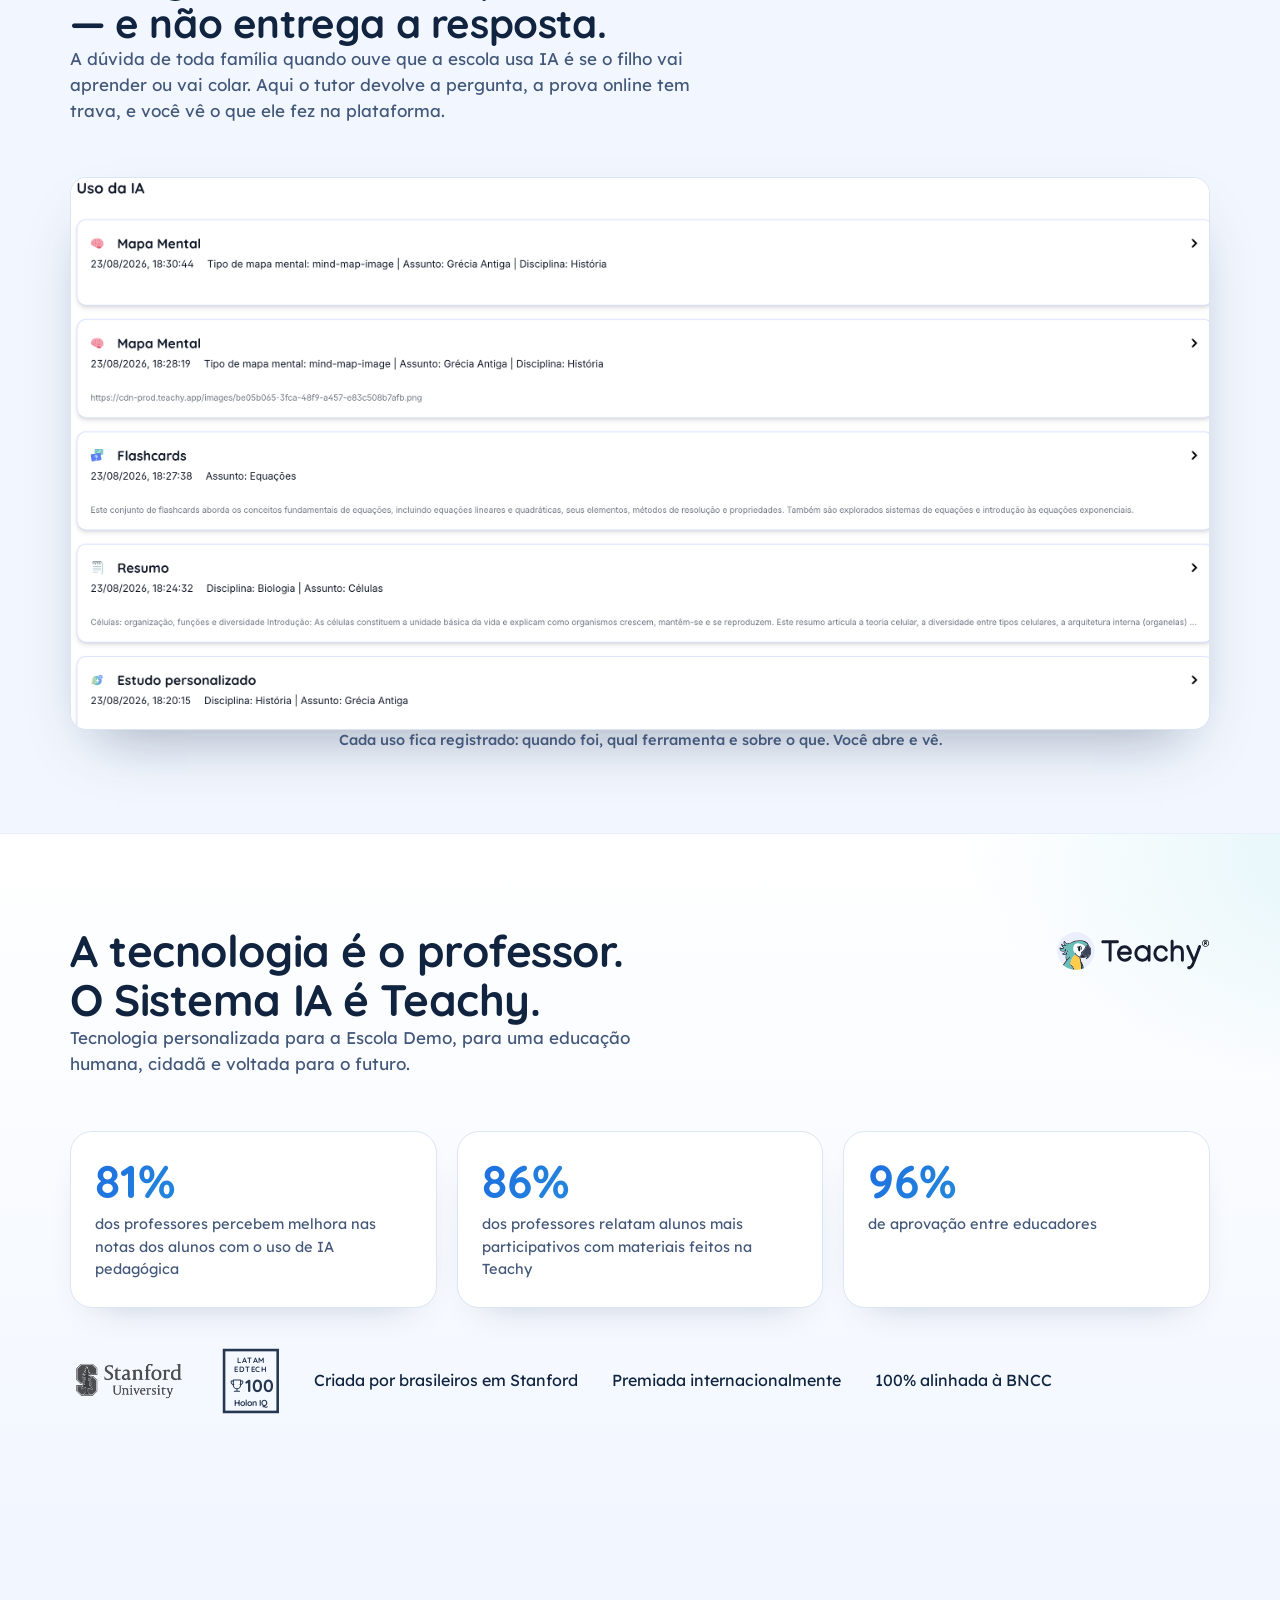
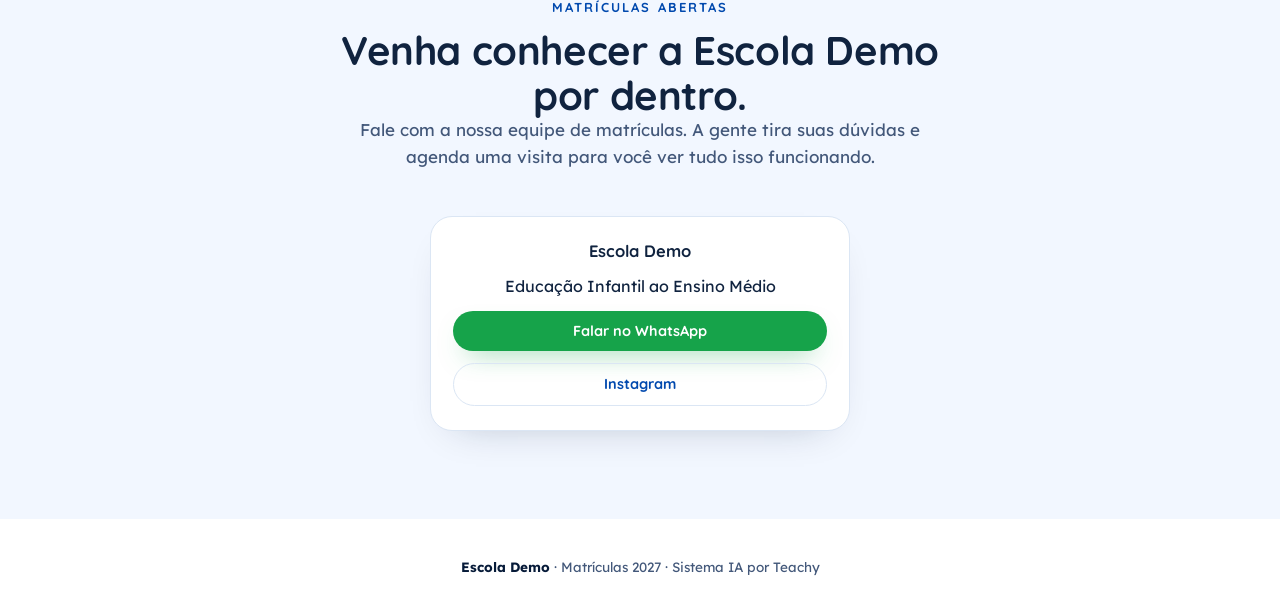
==== commit dfca85d8: "Reescreve a copy da orbita para a familia" ====
--- a/index.html
+++ b/index.html
@@ -151,7 +151,7 @@
   <div class="lpm-reveal">
    <span class="lpm-kicker">Um sistema só</span>
    <h2>Tudo o que acontece na escola, ligado no mesmo lugar.</h2>
-   <p class="lpm-secao__lead">A aula que o professor prepara gera o dado que vira o estudo do seu filho — e chega até você já corrigido. Nada é digitado duas vezes, nada se perde entre uma ferramenta e outra.</p>
+   <p class="lpm-secao__lead">O professor prepara a aula, o seu filho estuda, a prova é corrigida e o resultado chega até você. É tudo no mesmo sistema — nada digitado duas vezes, nada perdido entre uma ferramenta e outra.</p>
   </div>
 
   <div class="lpm-arte lpm-reveal">
@@ -182,18 +182,18 @@
      <div class="ent-fone__item"><i>3</i>Simulado curto · 20 min</div>
      <div class="ent-fone__item"><i>4</i>Revisar o que errei</div>
      <div class="ent-fone__barra"><s></s></div>
-     <div class="ent-fone__nota">1 de 4 concluído · a escola e sua família acompanham</div>
+     <div class="ent-fone__nota">1 de 4 concluído · a escola acompanha</div>
      <div class="ent-fone__nav"><i class="on">Estudar</i><i>Agenda</i><i>Notas</i></div>
     </div>
    </div>
 
    <div class="lpm-arte__card lpm-arte__card--insights">
-    <div class="lpm-arte__titulo lpm-arte__titulo--insights">Insights</div>
-    <div class="lpm-arte__sub">o professor vê onde cada aluno está</div>
+    <div class="lpm-arte__titulo lpm-arte__titulo--insights">O professor enxerga a turma</div>
+    <div class="lpm-arte__sub">quem já domina, quem acompanha e quem precisa de apoio</div>
     <div class="lpm-arte__linhas">
      <div class="lpm-arte__aluno"><span>Avançado</span><i style="width:72%;background:var(--lpm-destaque)"></i></div>
      <div class="lpm-arte__aluno"><span>No ritmo</span><i style="width:54%;background:var(--lpm-ritmo)"></i></div>
-     <div class="lpm-arte__aluno"><span>Precisa reforçar</span><i style="width:28%;background:var(--lpm-reforco)"></i></div>
+     <div class="lpm-arte__aluno"><span>Precisa de apoio</span><i style="width:28%;background:var(--lpm-reforco)"></i></div>
     </div>
     </div>
 
@@ -206,30 +206,30 @@
    <div class="lpm-arte__card lpm-arte__card--ritmo">
     <div class="lpm-arte__cabeca">
      <img src="img/ilustra/aluno-ritmo.webp" alt="" loading="lazy">
-     <div class="lpm-arte__titulo lpm-arte__titulo--ritmo">Aluno no ritmo da turma</div>
-    </div>
-    <p class="lpm-arte__proposta"><strong>Propostas específicas</strong> para alunos que estão</p>
+     <div class="lpm-arte__titulo lpm-arte__titulo--ritmo">Se ele está no ritmo</div>
+    </div>
+    <p class="lpm-arte__proposta"><strong>Recebe prática no nível certo</strong> para seguir firme.</p>
     <div class="lpm-arte__stepper"><span>Aprendendo</span><span class="ativo">Praticando</span><span>Consolidando</span></div>
     </div>
 
    <div class="lpm-arte__card lpm-arte__card--reforco">
     <div class="lpm-arte__cabeca">
      <img src="img/ilustra/aluna-reforco.webp" alt="" loading="lazy">
-     <div class="lpm-arte__titulo lpm-arte__titulo--reforco">Aluno que precisa reforçar</div>
-    </div>
-    <p class="lpm-arte__proposta"><strong>Diagnóstico individual</strong>, com</p>
+     <div class="lpm-arte__titulo lpm-arte__titulo--reforco">Se ele ficou para trás</div>
+    </div>
+    <p class="lpm-arte__proposta"><strong>A escola vê onde travou</strong> e manda apoio.</p>
     <div class="lpm-arte__linhas">
      <div class="lpm-arte__aluno"><span>Dificuldade identificada</span><i style="width:78%;background:var(--lpm-reforco)"></i></div>
-     <div class="lpm-arte__aluno"><span>Conteúdo de apoio</span><i style="width:46%;background:var(--lpm-reforco)"></i></div>
+     <div class="lpm-arte__aluno"><span>Conteúdo de apoio enviado</span><i style="width:46%;background:var(--lpm-reforco)"></i></div>
     </div>
     </div>
 
    <div class="lpm-arte__card lpm-arte__card--alem">
     <div class="lpm-arte__cabeca">
      <img src="img/ilustra/aluno-alem.webp" alt="" loading="lazy">
-     <div class="lpm-arte__titulo lpm-arte__titulo--alem">Aluno que pode ir além</div>
-    </div>
-    <p class="lpm-arte__proposta"><strong>Práticas guiadas</strong> com</p>
+     <div class="lpm-arte__titulo lpm-arte__titulo--alem">Se ele quer ir além</div>
+    </div>
+    <p class="lpm-arte__proposta"><strong>Ganha desafio extra</strong> e aprofundamento.</p>
     <div class="lpm-arte__linhas">
      <div class="lpm-arte__aluno"><span>Desafios extras</span><i style="width:84%;background:var(--lpm-alem)"></i></div>
      <div class="lpm-arte__aluno"><span>Aprofundamento</span><i style="width:62%;background:var(--lpm-alem)"></i></div>
@@ -239,13 +239,13 @@
    <div class="lpm-arte__card lpm-arte__card--exercicios">
     <img src="img/ilustra/exercicios.webp" alt="" loading="lazy">
     <div><div class="lpm-arte__titulo">Exercícios</div>
-    <div class="lpm-arte__sub">fixação e avaliação</div></div>
+    <div class="lpm-arte__sub">para fixar o que foi dado em aula</div></div>
    </div>
 
    <div class="lpm-arte__card lpm-arte__card--atividade">
     <img src="img/ilustra/aluna-atividade.webp" alt="" loading="lazy">
     <div><div class="lpm-arte__titulo">Atividade</div>
-    <div class="lpm-arte__sub">prática no ritmo da turma</div></div>
+    <div class="lpm-arte__sub">prática no ritmo de cada aluno</div></div>
    </div>
   </div>
  </div>
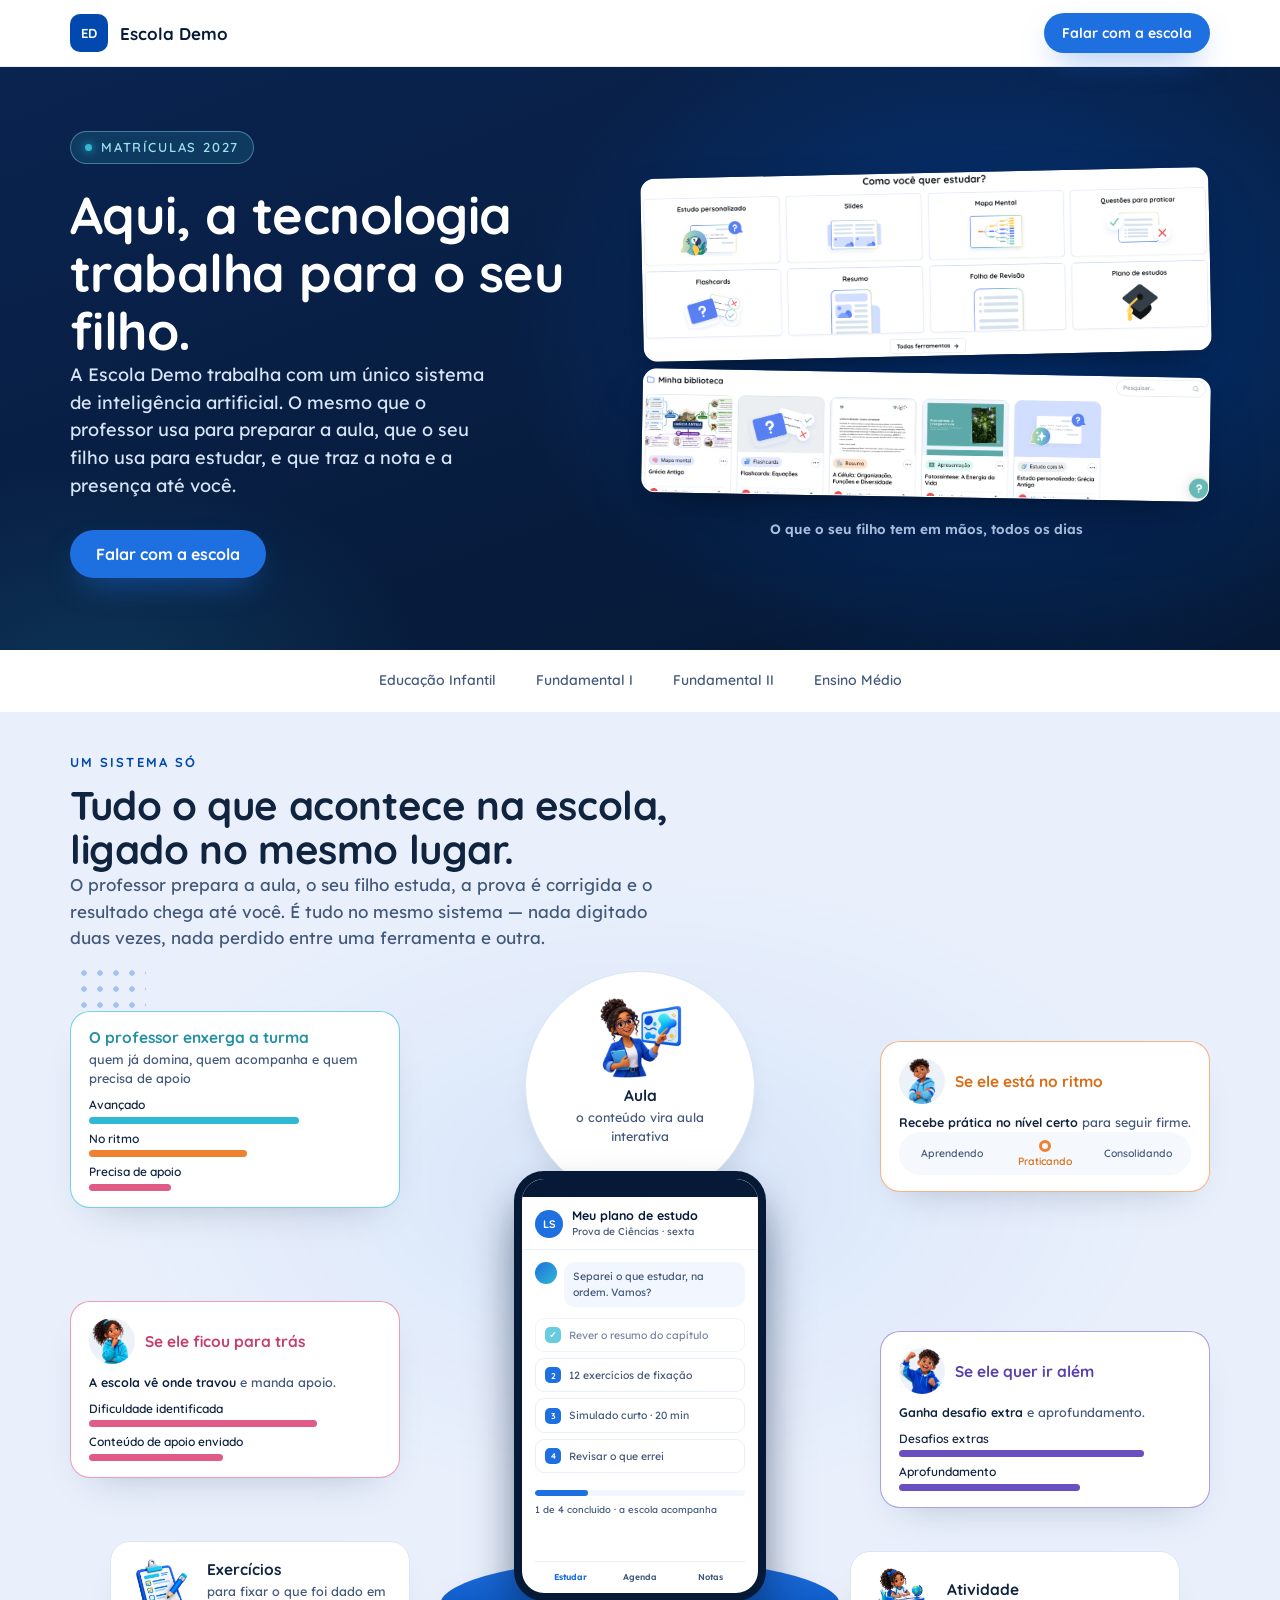
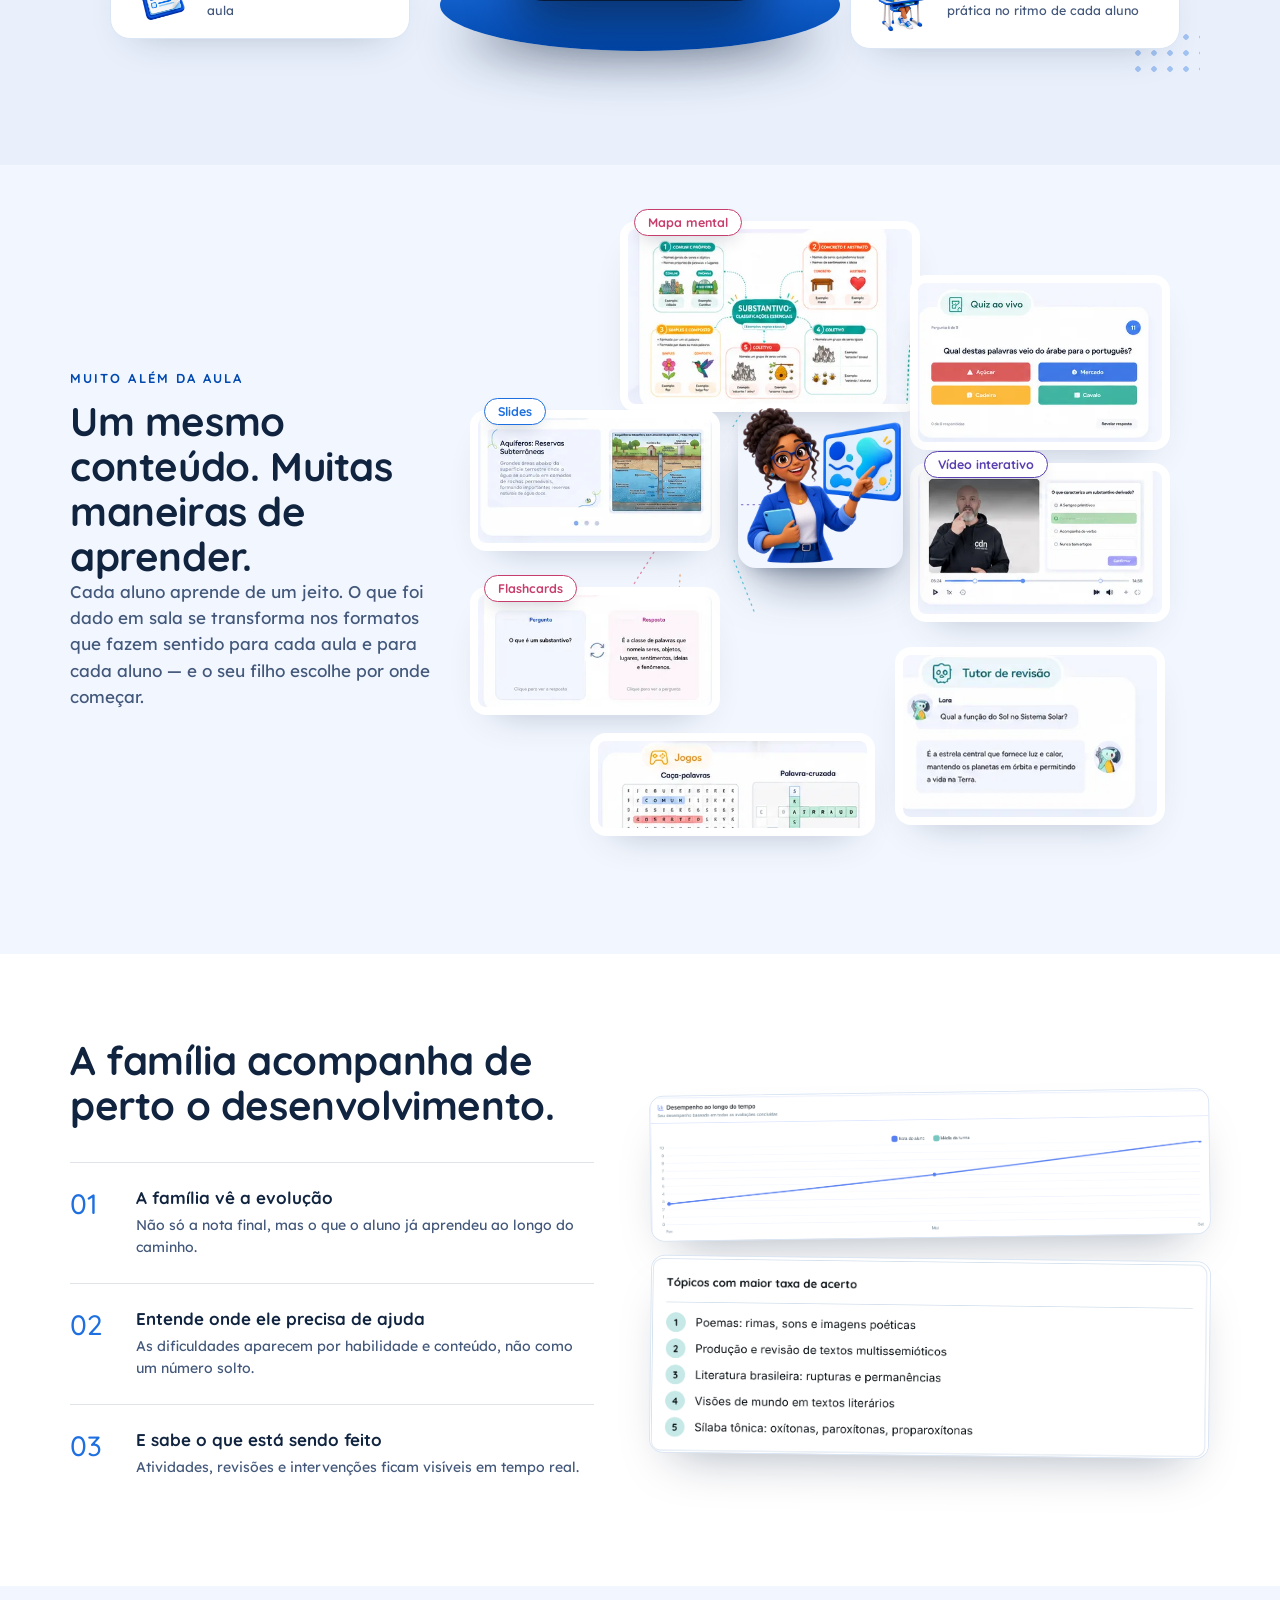
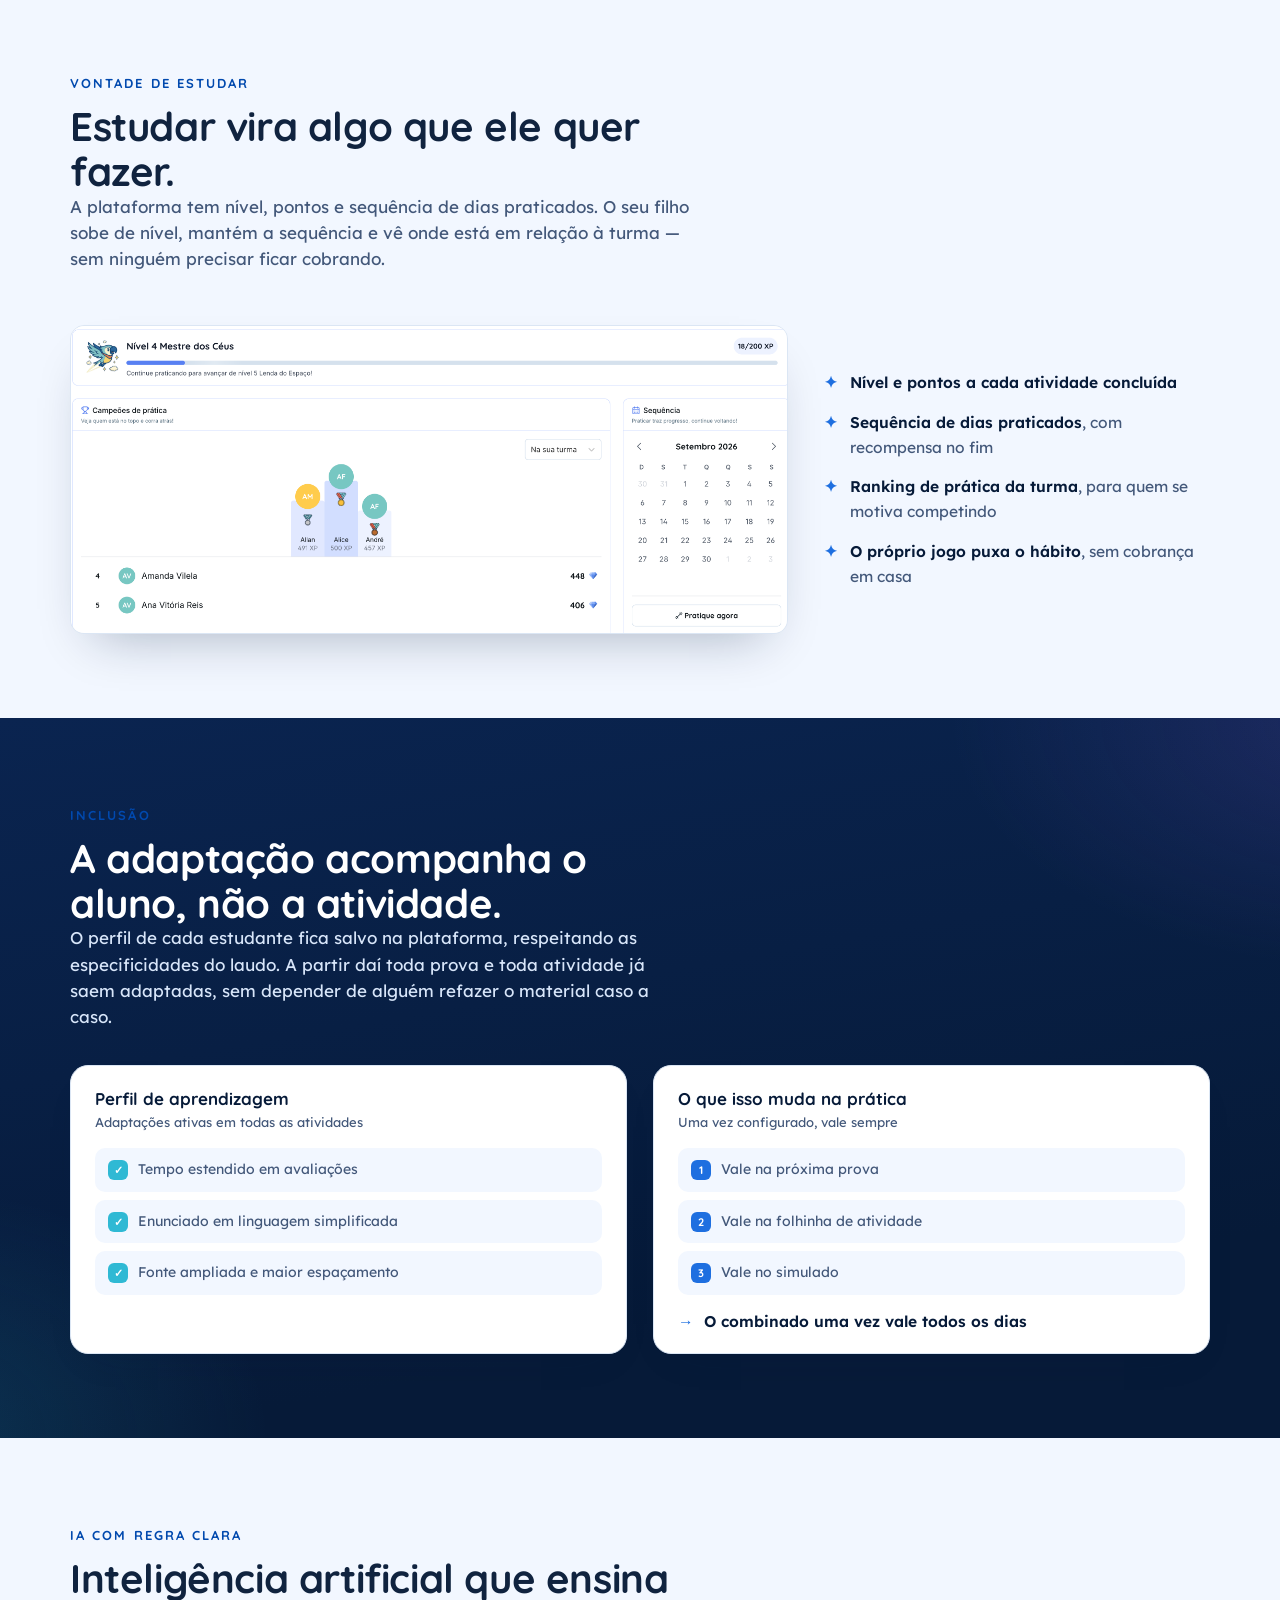
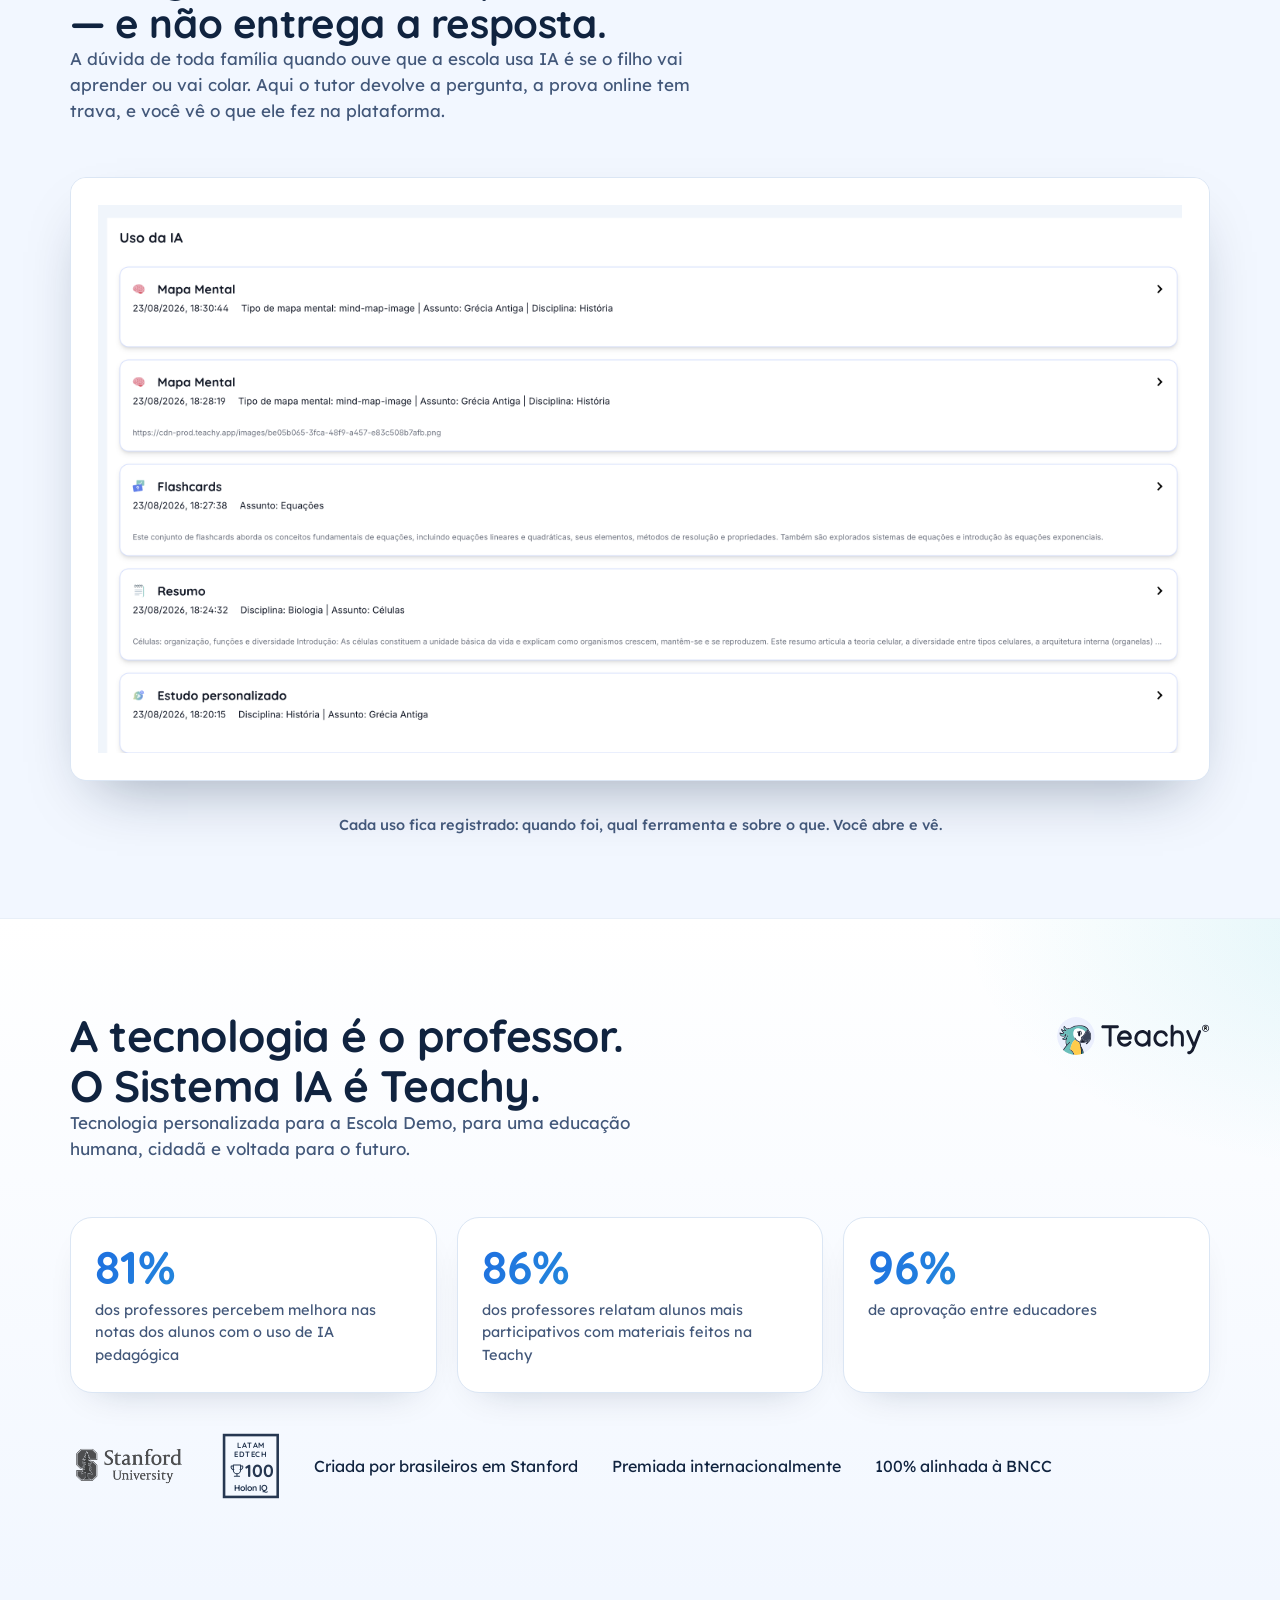
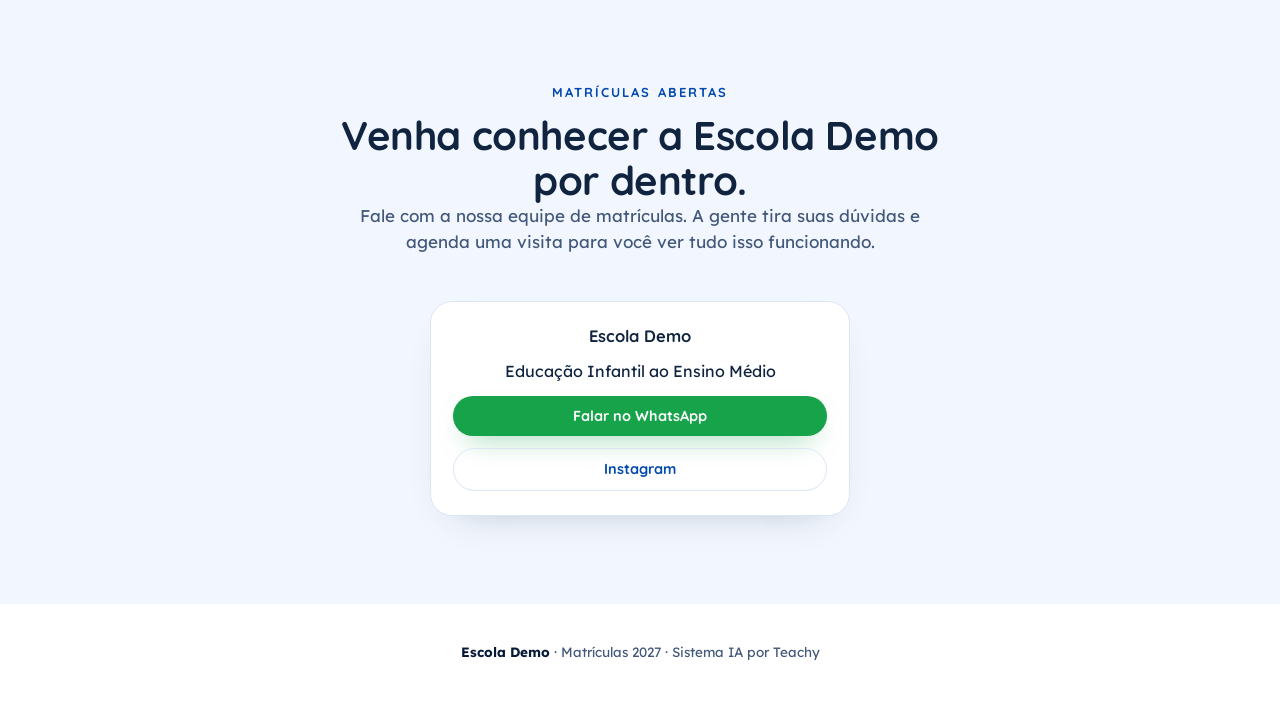
==== commit 1bf64771: "Respiro na tela de Uso da IA e corrige especificidade das legendas" ====
--- a/index.html
+++ b/index.html
@@ -24,7 +24,7 @@
 
 /* visual do hero: tela de produto flutuando */
 .ent-hero-tela{position:relative;flex-direction:column;width:100%;margin:0}
-.ent-hero-tela figcaption{margin:22px 0 0;font:600 13.5px var(--lpm-font-body);color:var(--lpm-texto-claro-2);text-align:center}
+.lpm .ent-hero-tela figcaption{margin:22px 0 0;font:600 13.5px var(--lpm-font-body);color:var(--lpm-texto-claro-2);text-align:center}
 /* as duas telas de insights, empilhadas e levemente inclinadas */
 .ent-telas{display:flex;flex-direction:column;gap:18px;width:100%}
 .ent-telas img{width:100%;border-radius:14px;border:1px solid rgba(255,255,255,.14);background:#fff;box-shadow:0 30px 64px -26px rgba(3,12,28,.62),0 10px 24px -14px rgba(3,12,28,.45)}
@@ -43,7 +43,7 @@
 /* tela em largura cheia */
 .ent-tela-larga{margin-top:52px}
 .ent-tela-larga img{width:100%;border-radius:16px;border:1px solid var(--lpm-borda);background:#fff;box-shadow:0 28px 60px -26px color-mix(in srgb,var(--lpm-navy) 38%,transparent)}
-.ent-legenda{margin:22px 0 0;text-align:center;font:500 14.5px var(--lpm-font-body);color:var(--lpm-tinta-suave)}
+.lpm .ent-legenda{margin:34px 0 0;text-align:center;font:500 14.5px var(--lpm-font-body);color:var(--lpm-tinta-suave)}
 /* gamificação */
 .ent-gami{display:grid;gap:26px;margin-top:52px}
 @media(min-width:1024px){.ent-gami{grid-template-columns:minmax(0,1.3fr) minmax(0,.7fr);align-items:center;gap:36px}}
@@ -83,7 +83,7 @@
 @media(min-width:900px){.ent-duo{grid-template-columns:1fr 1fr;gap:26px}}
 .ent-card{background:#fff;border:1px solid var(--lpm-borda);border-radius:18px;padding:22px 24px;box-shadow:0 16px 40px -26px color-mix(in srgb,var(--lpm-navy) 30%,transparent)}
 .ent-card__t{font:700 17px var(--lpm-font-display);color:var(--lpm-navy)}
-.ent-card__s{font-size:13px;color:var(--lpm-tinta-suave);margin-top:3px}
+.lpm .ent-card__s{font-size:13px;color:var(--lpm-tinta-suave);margin-top:3px}
 .ent-passos{margin-top:16px;display:flex;flex-direction:column;gap:8px}
 .ent-passo{display:flex;align-items:center;gap:10px;font-size:14px;color:var(--lpm-tinta-suave);background:var(--lpm-gelo);border-radius:10px;padding:11px 13px}
 .ent-passo b{width:20px;height:20px;border-radius:6px;background:var(--lpm-vivo);color:#fff;display:grid;place-items:center;font:700 11px var(--lpm-font-display);flex:none}
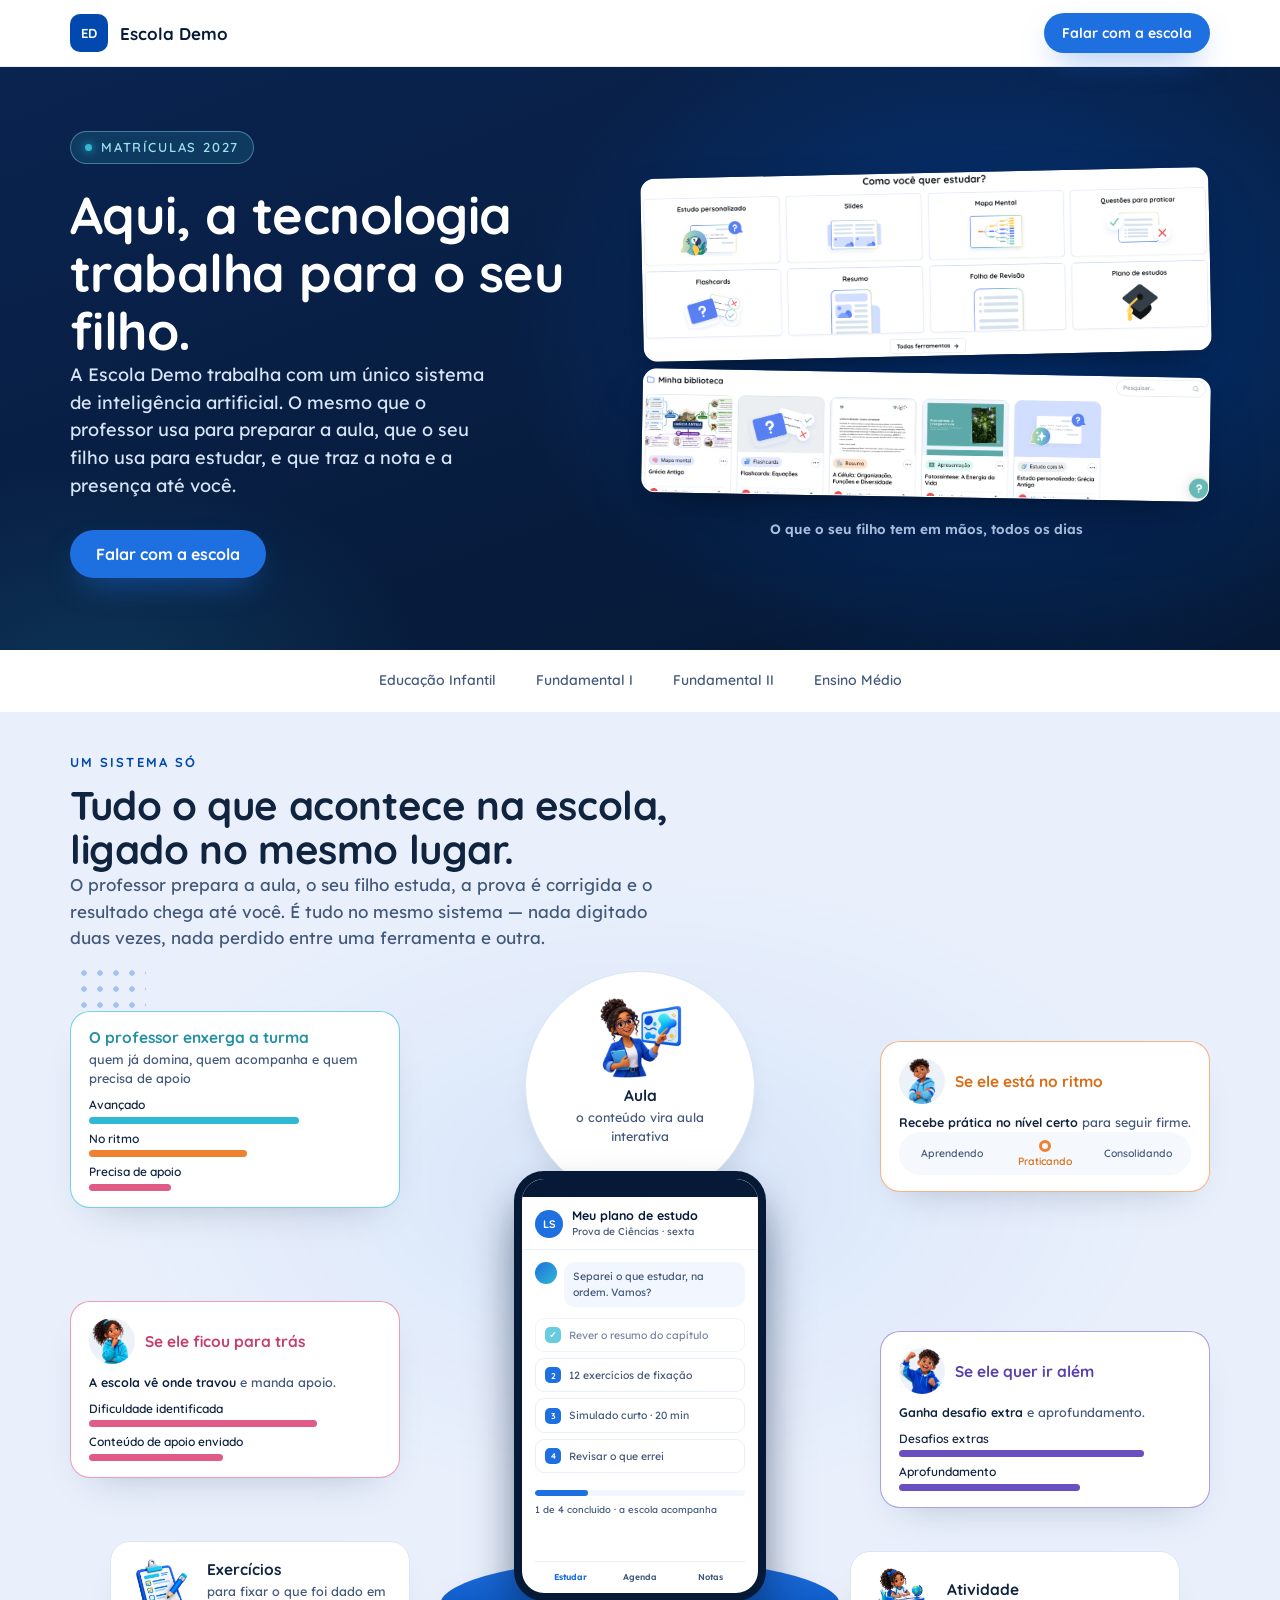
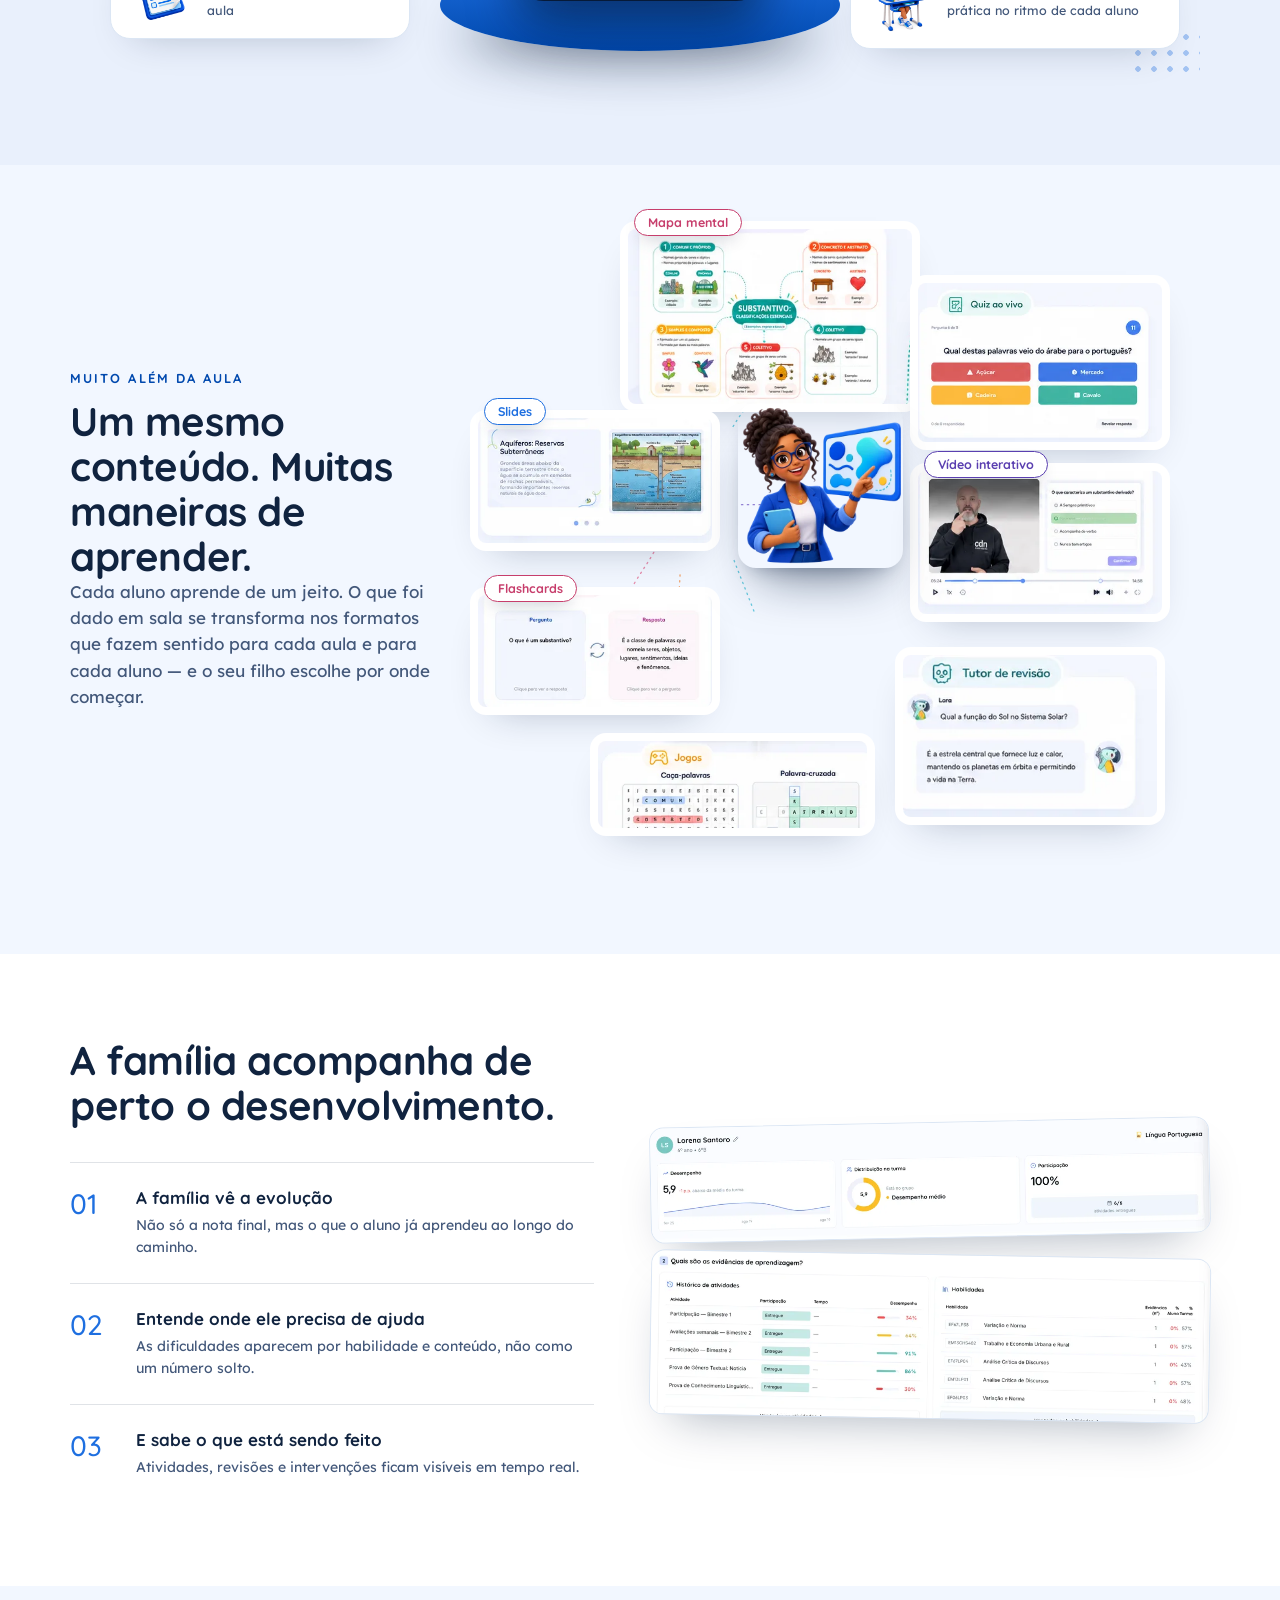
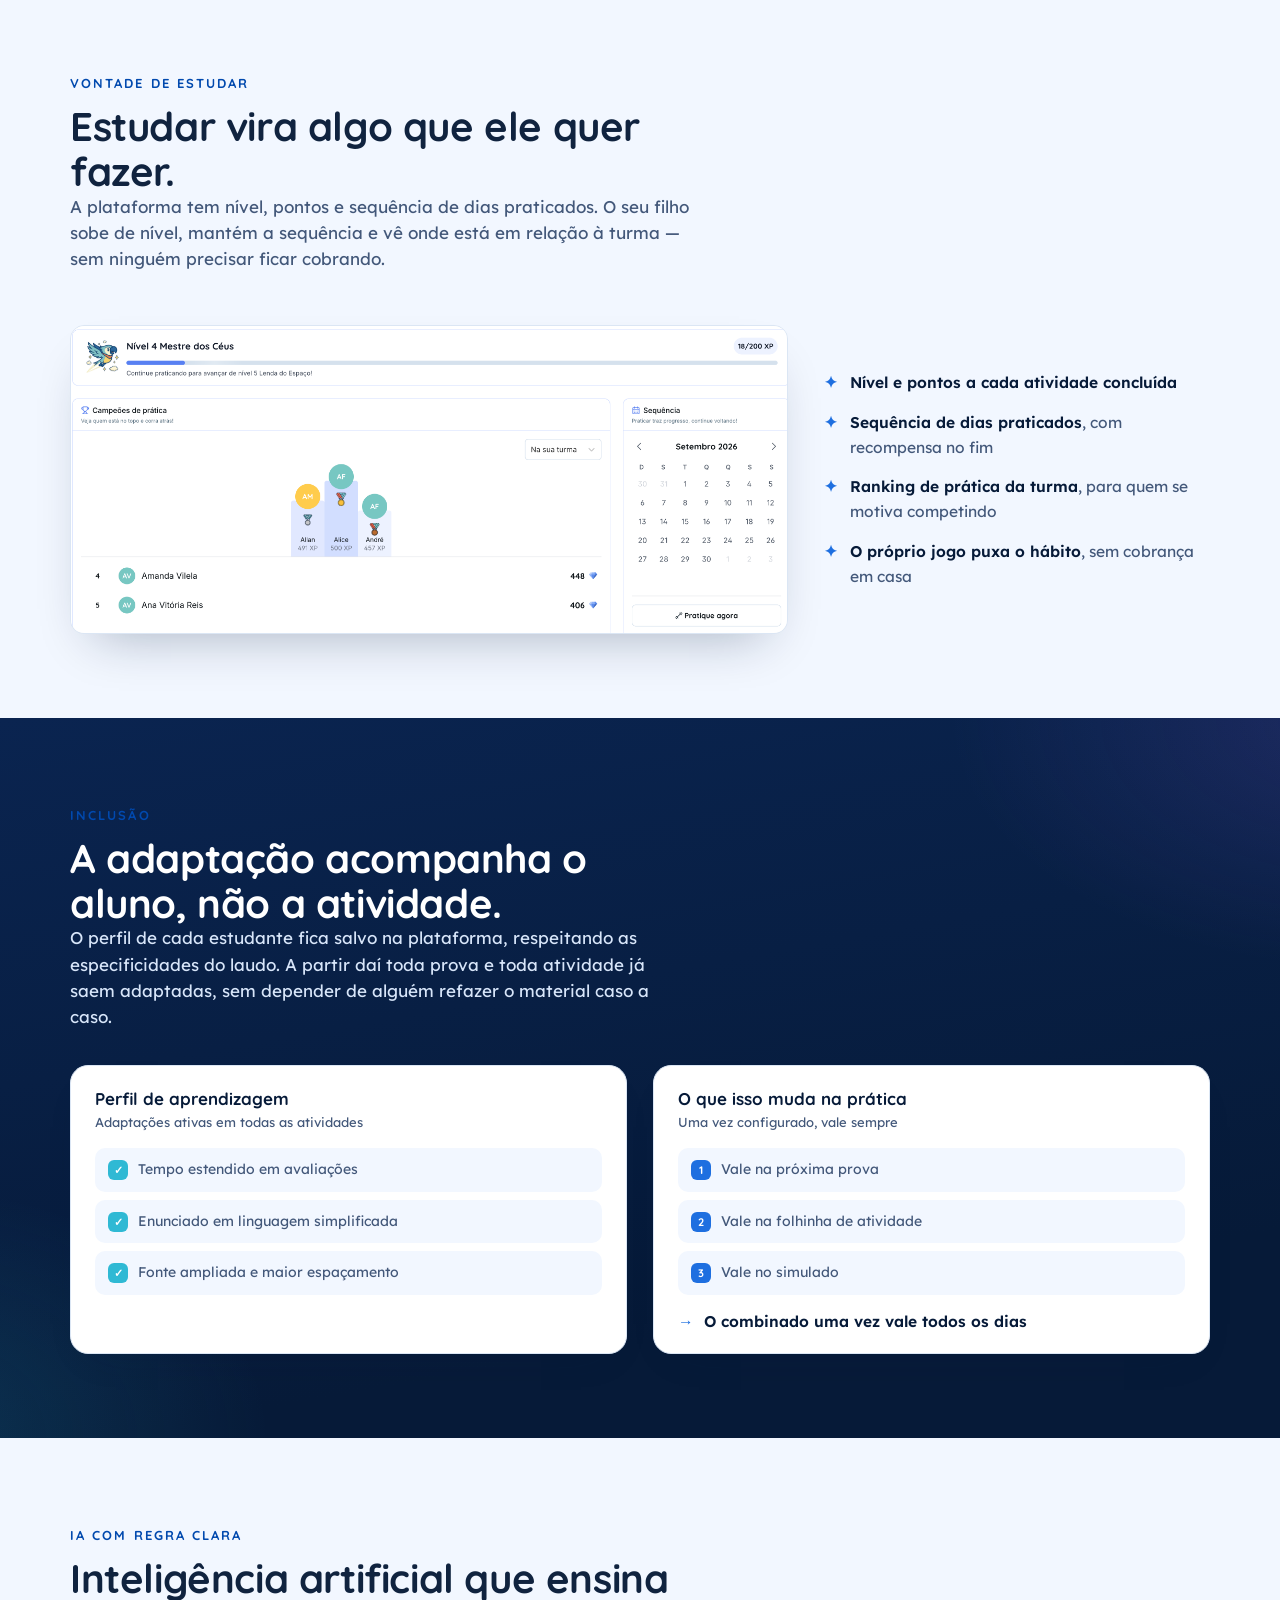
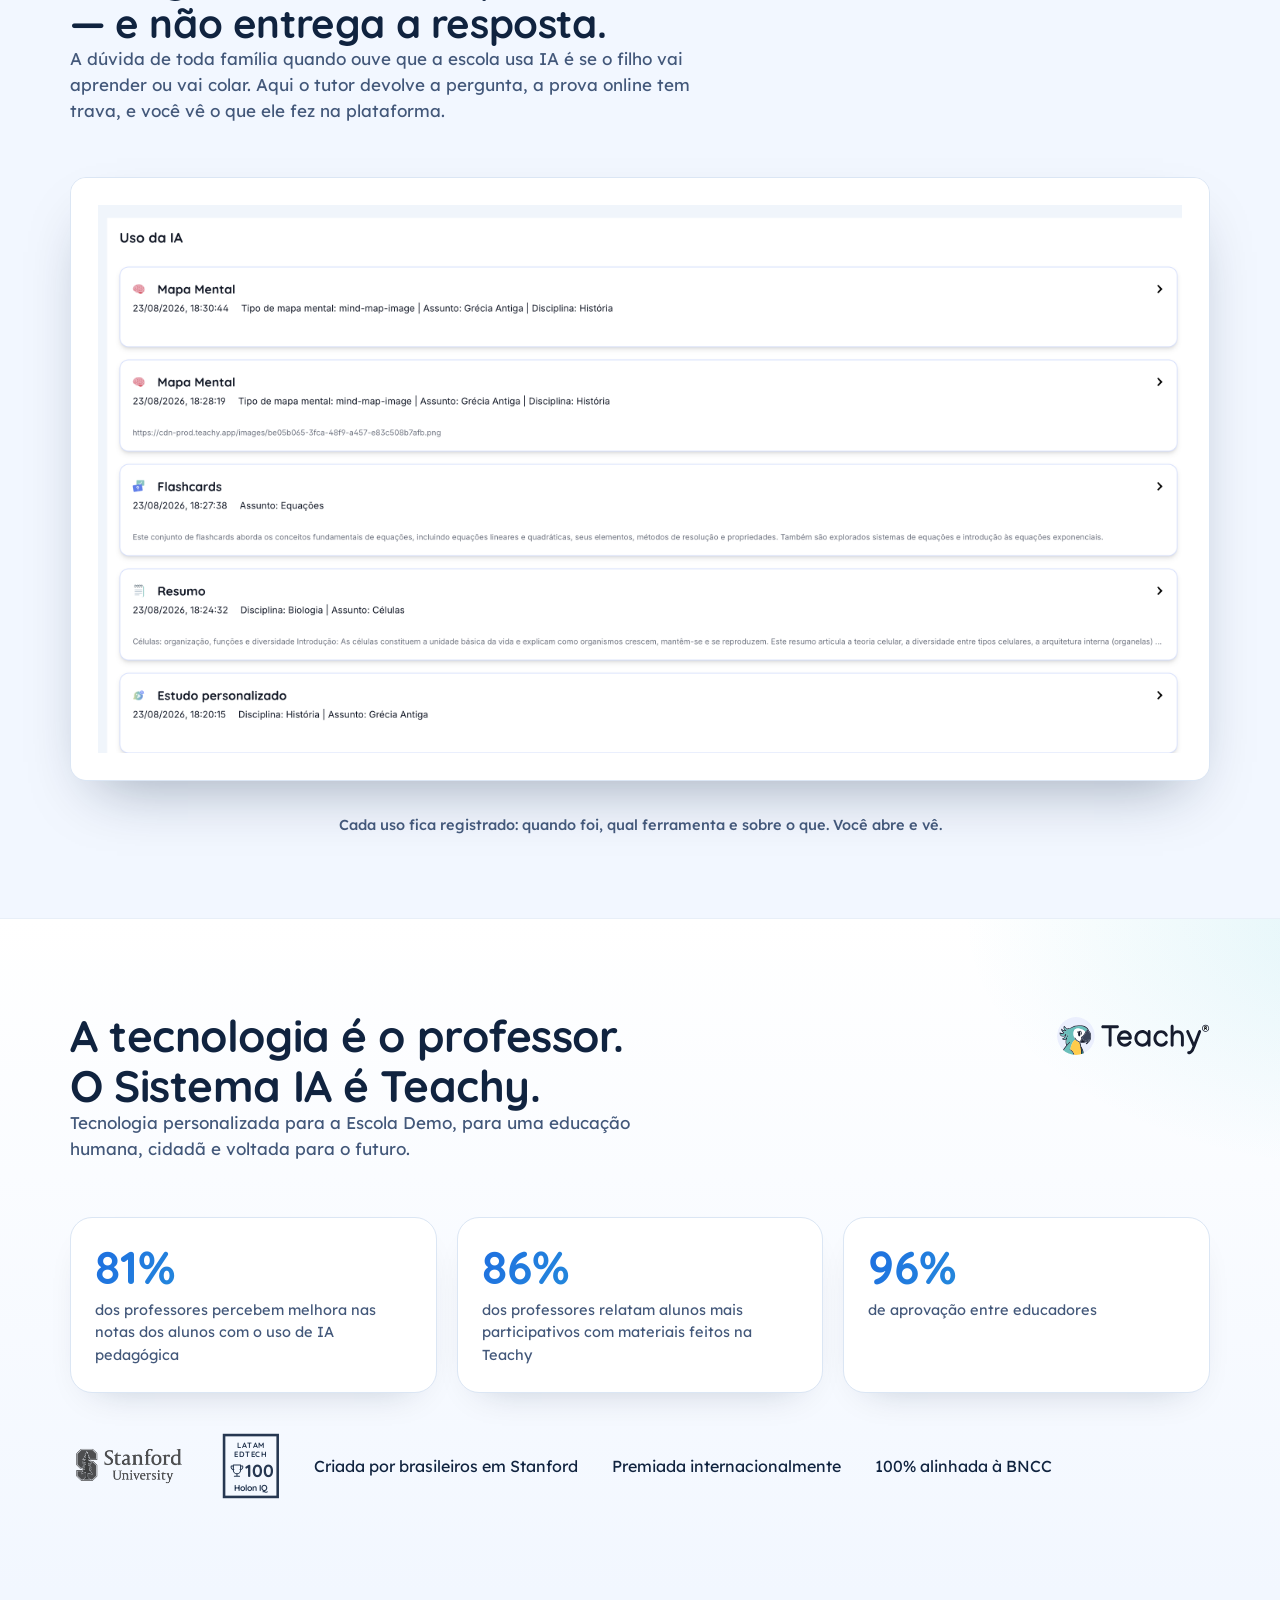
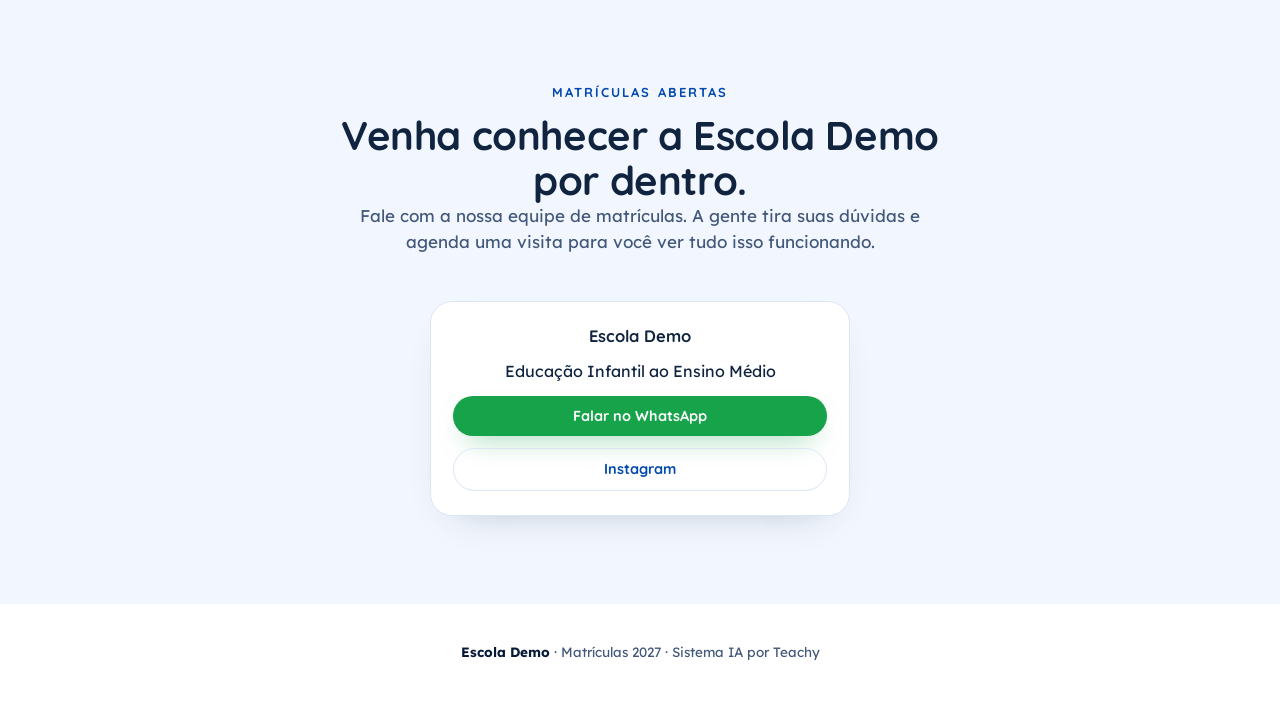
==== commit 2bf30573: "Secao da familia no tratamento da LP de Studio: as duas telas largas sobrepostas" ====
--- a/index.html
+++ b/index.html
@@ -326,9 +326,9 @@
     </div>
    </div>
   </div>
-  <div class="ent-telas-familia lpm-reveal" style="--d:0.2s">
-   <img src="img/tela/insight-evolucao.png" alt="Desempenho do aluno ao longo do tempo comparado à média da turma" loading="lazy">
-   <img src="img/tela/insight-topicos.png" alt="Tópicos com maior taxa de acerto do aluno" loading="lazy">
+  <div class="lpm-familia__telas lpm-reveal" style="--d:0.2s">
+   <img src="img/produto/relatorio-aluno.webp" alt="Desempenho do aluno, distribuição na turma e participação" loading="lazy">
+   <img src="img/produto/habilidades.webp" alt="Histórico de atividades e habilidades da BNCC do aluno" loading="lazy">
   </div>
  </div>
 </section>
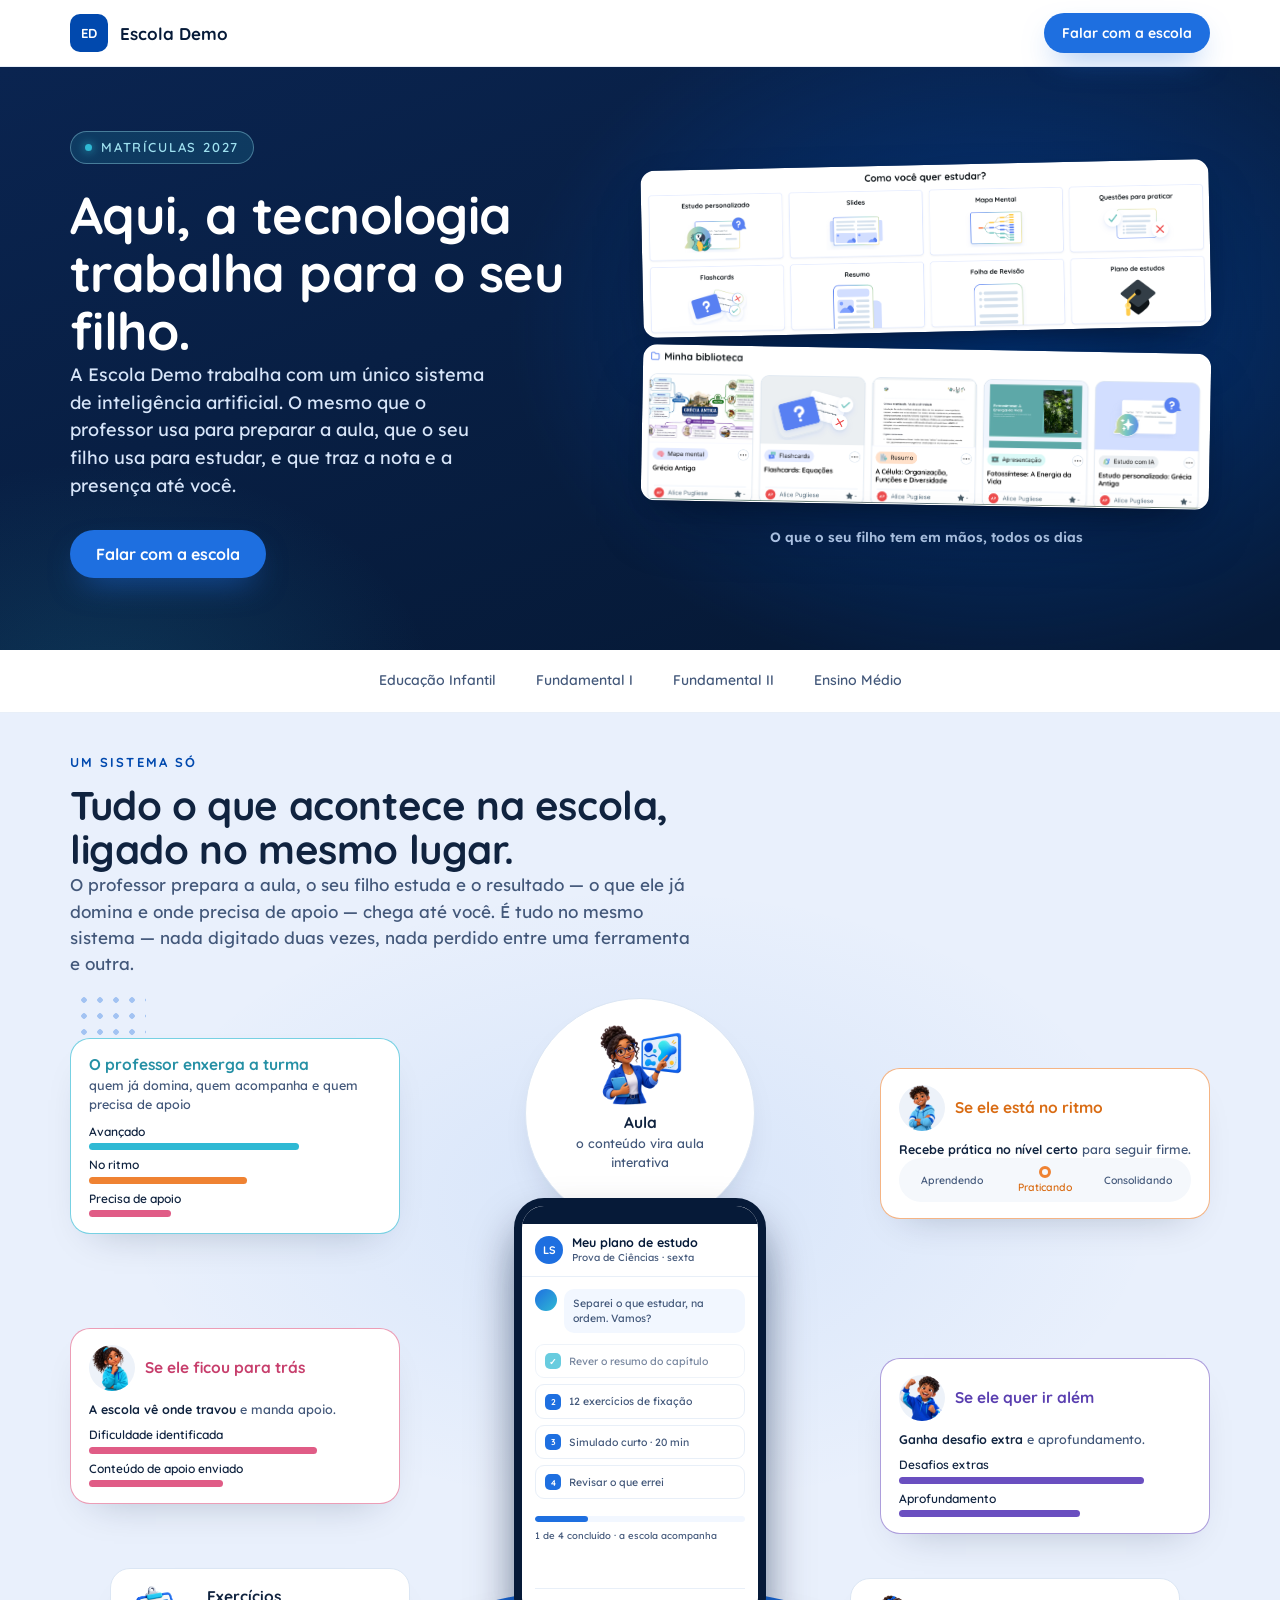
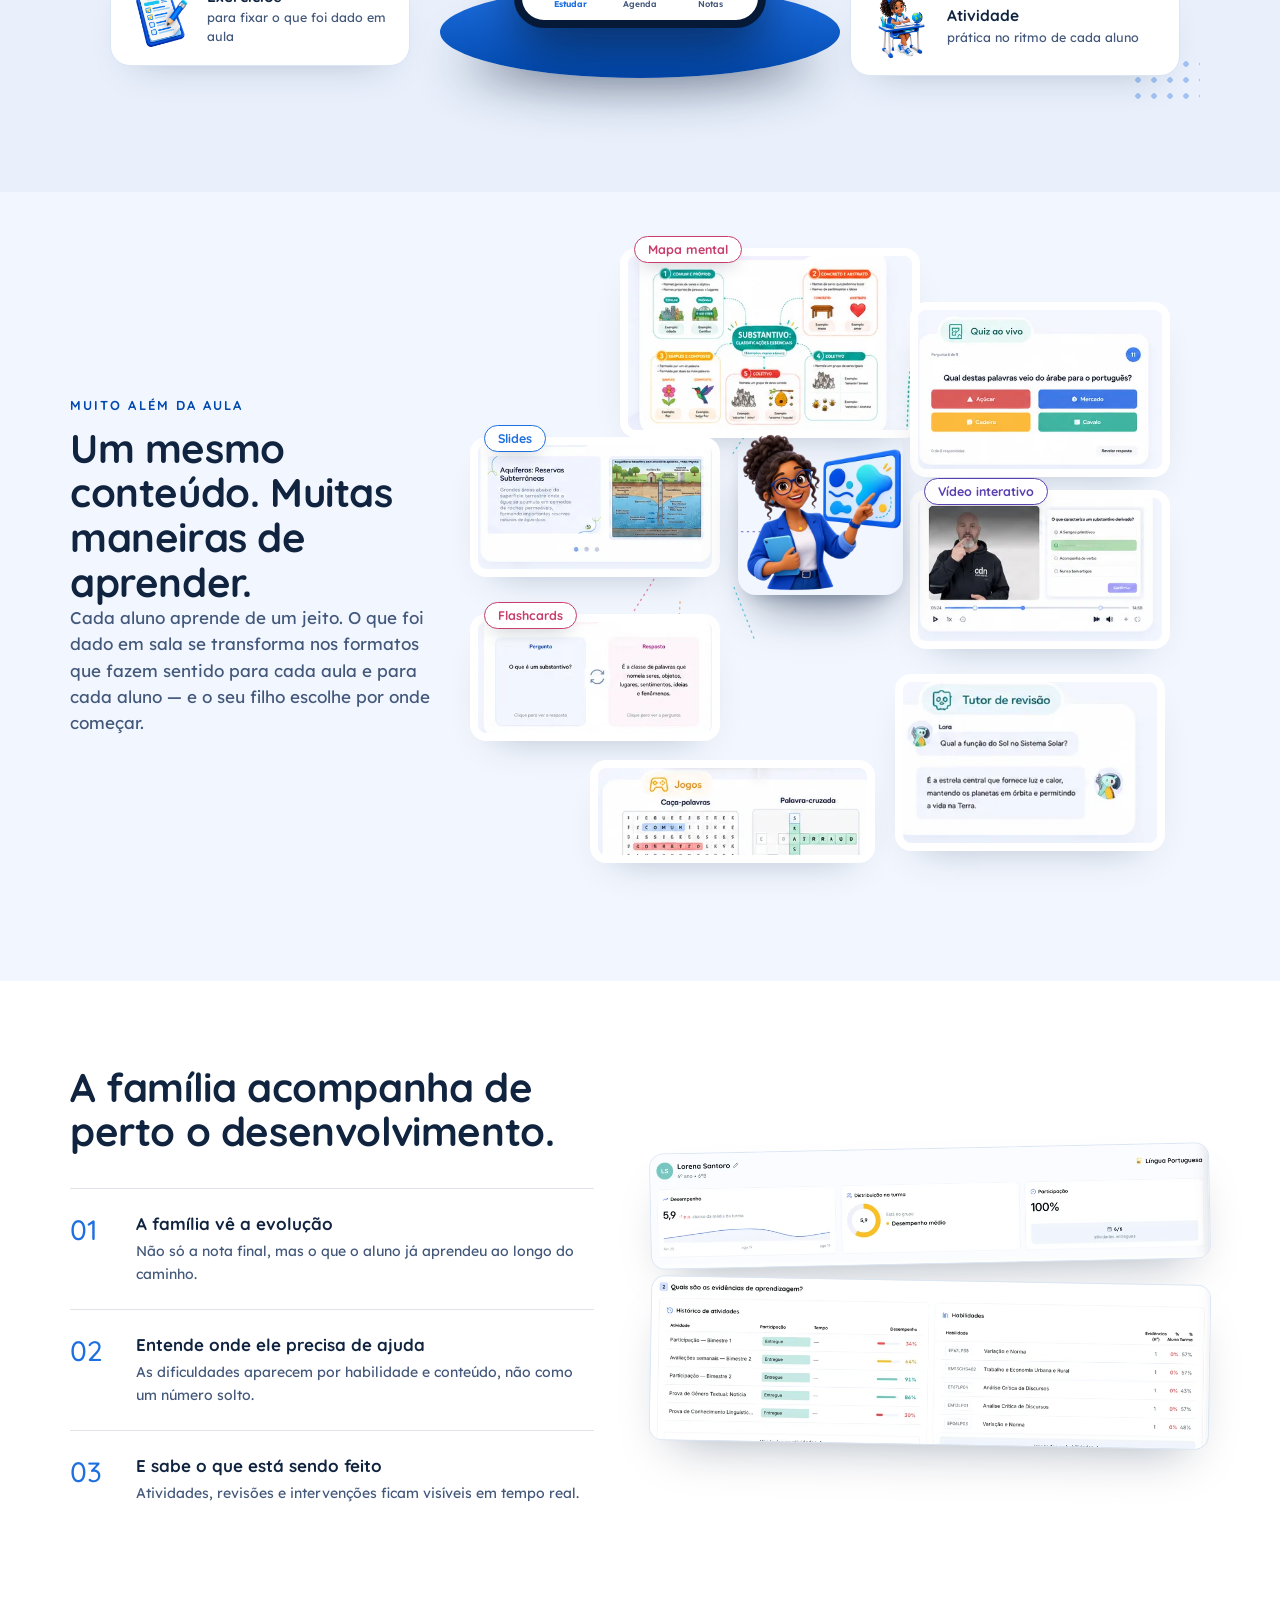
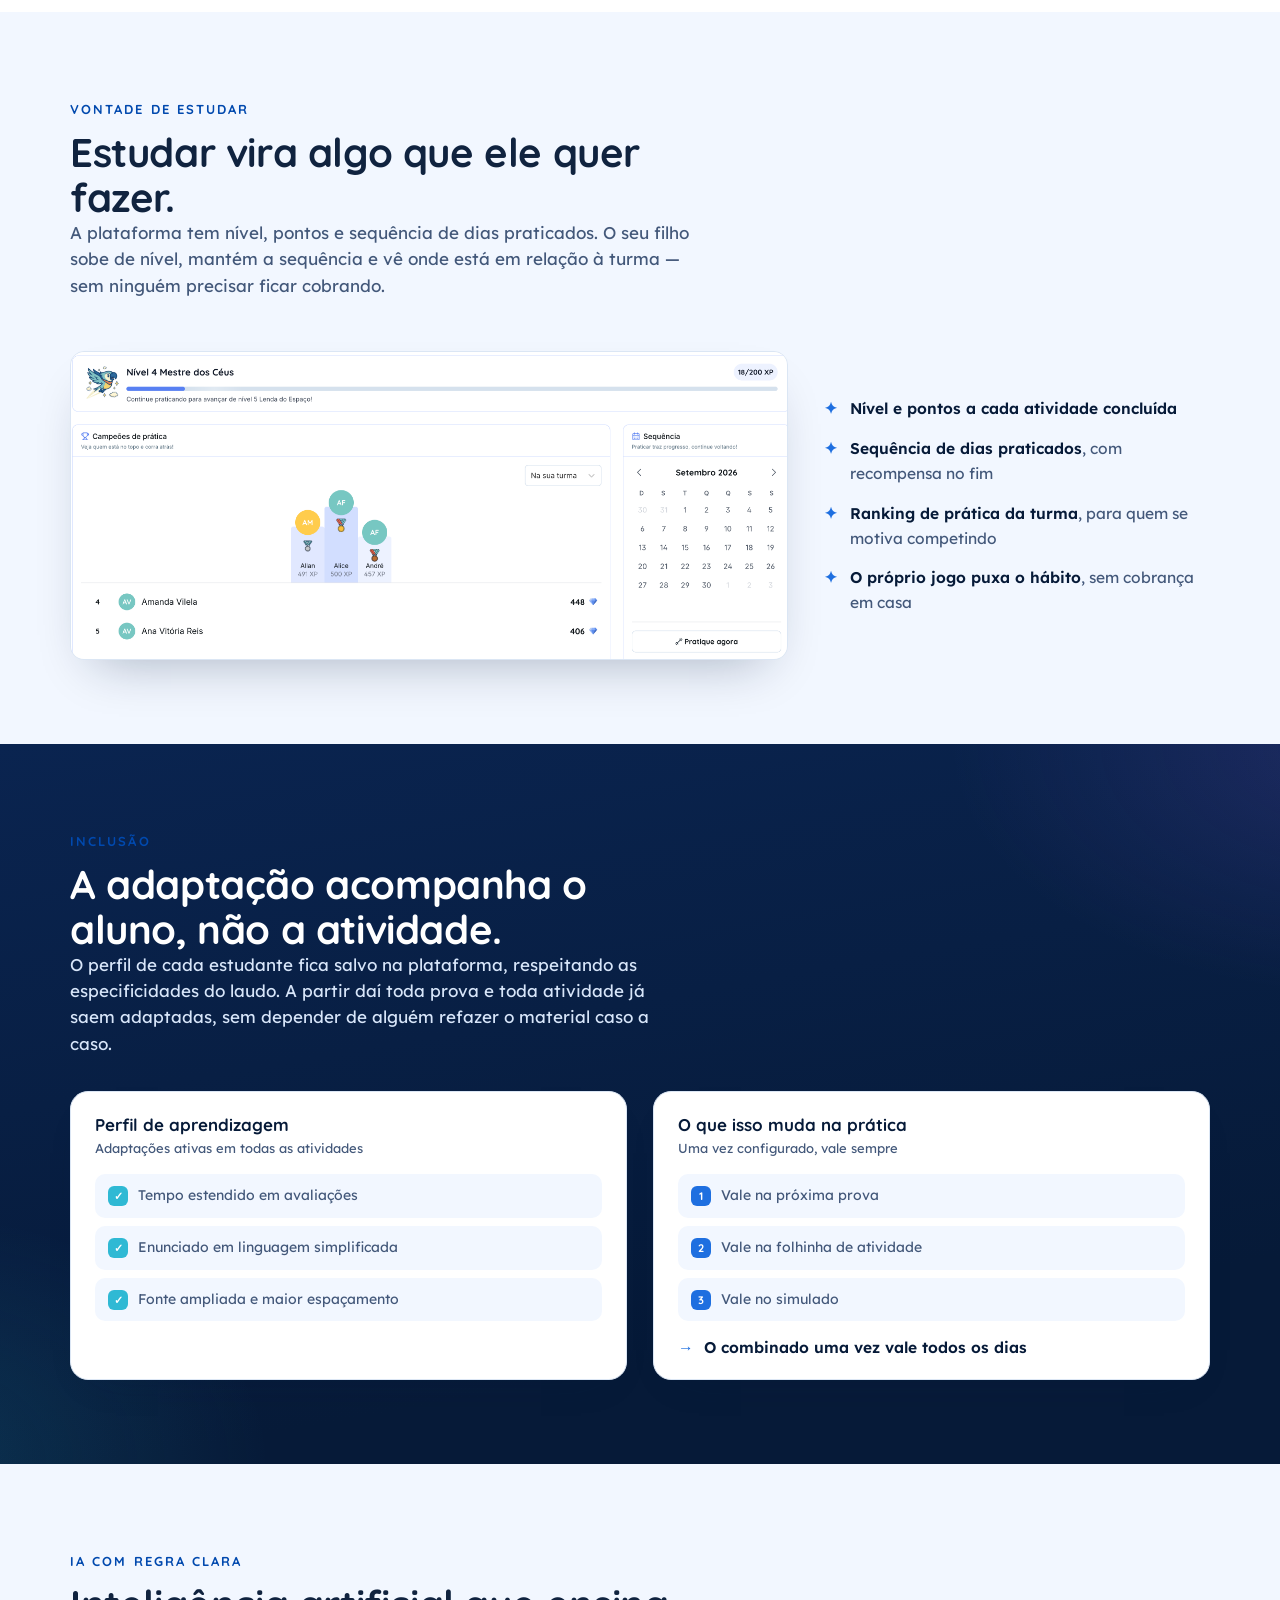
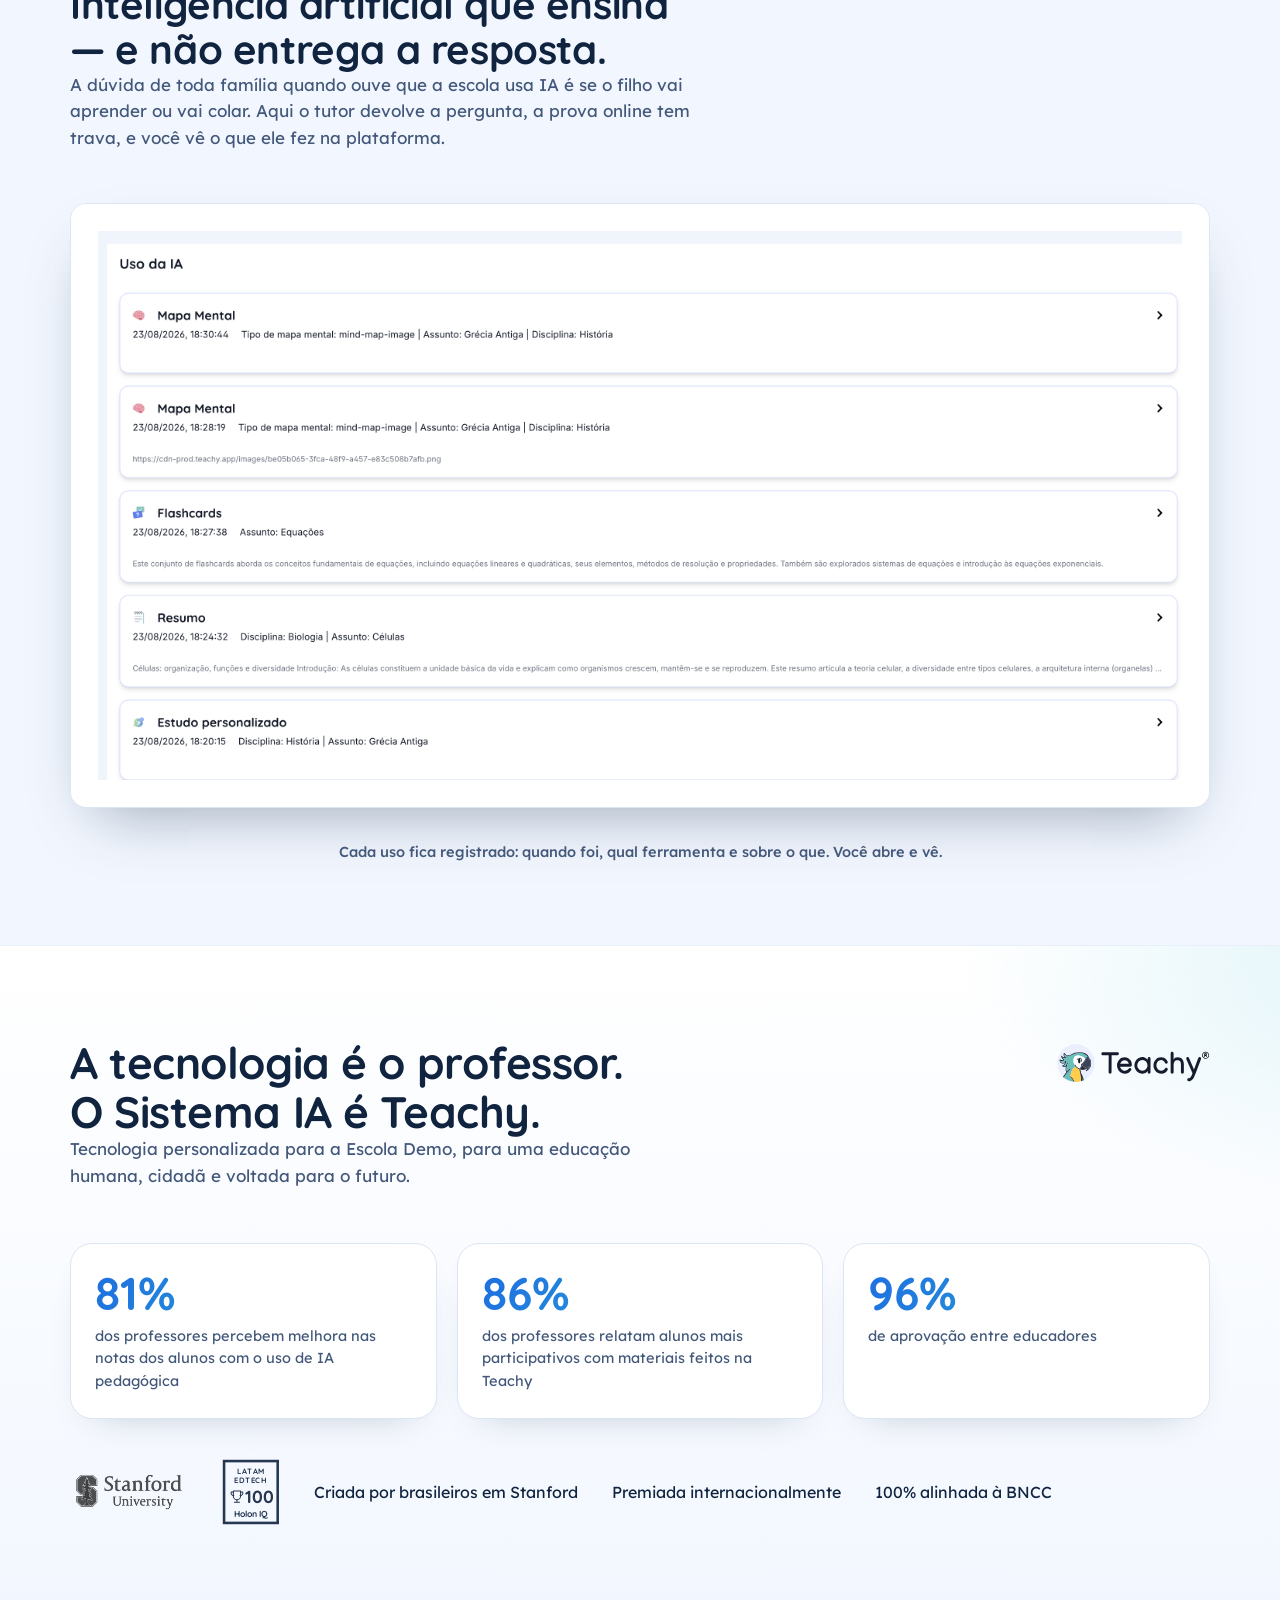
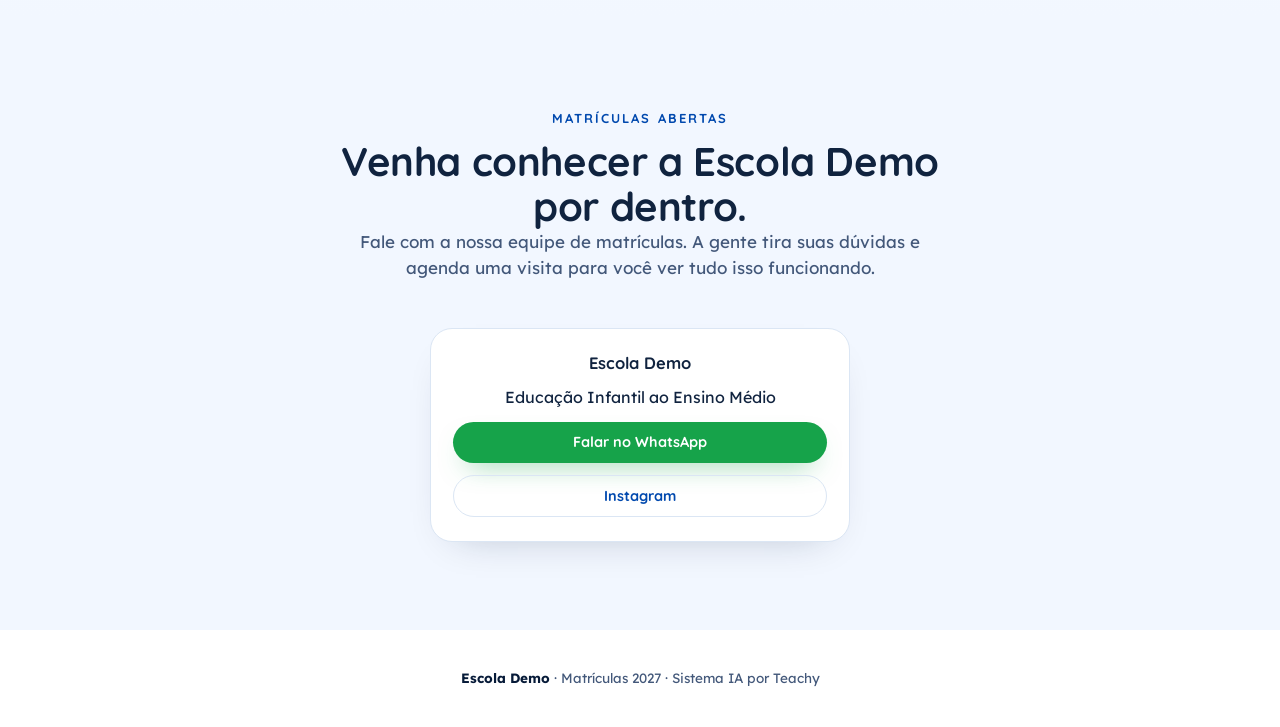
==== commit f614b680: "Tira a correcao de prova de todas as LPs Demo, Da Vinci e Nolusa. Nunca vender correcao por IA: o an" ====
--- a/index.html
+++ b/index.html
@@ -151,7 +151,7 @@
   <div class="lpm-reveal">
    <span class="lpm-kicker">Um sistema só</span>
    <h2>Tudo o que acontece na escola, ligado no mesmo lugar.</h2>
-   <p class="lpm-secao__lead">O professor prepara a aula, o seu filho estuda, a prova é corrigida e o resultado chega até você. É tudo no mesmo sistema — nada digitado duas vezes, nada perdido entre uma ferramenta e outra.</p>
+   <p class="lpm-secao__lead">O professor prepara a aula, o seu filho estuda e o resultado — o que ele já domina e onde precisa de apoio — chega até você. É tudo no mesmo sistema — nada digitado duas vezes, nada perdido entre uma ferramenta e outra.</p>
   </div>
 
   <div class="lpm-arte lpm-reveal">
